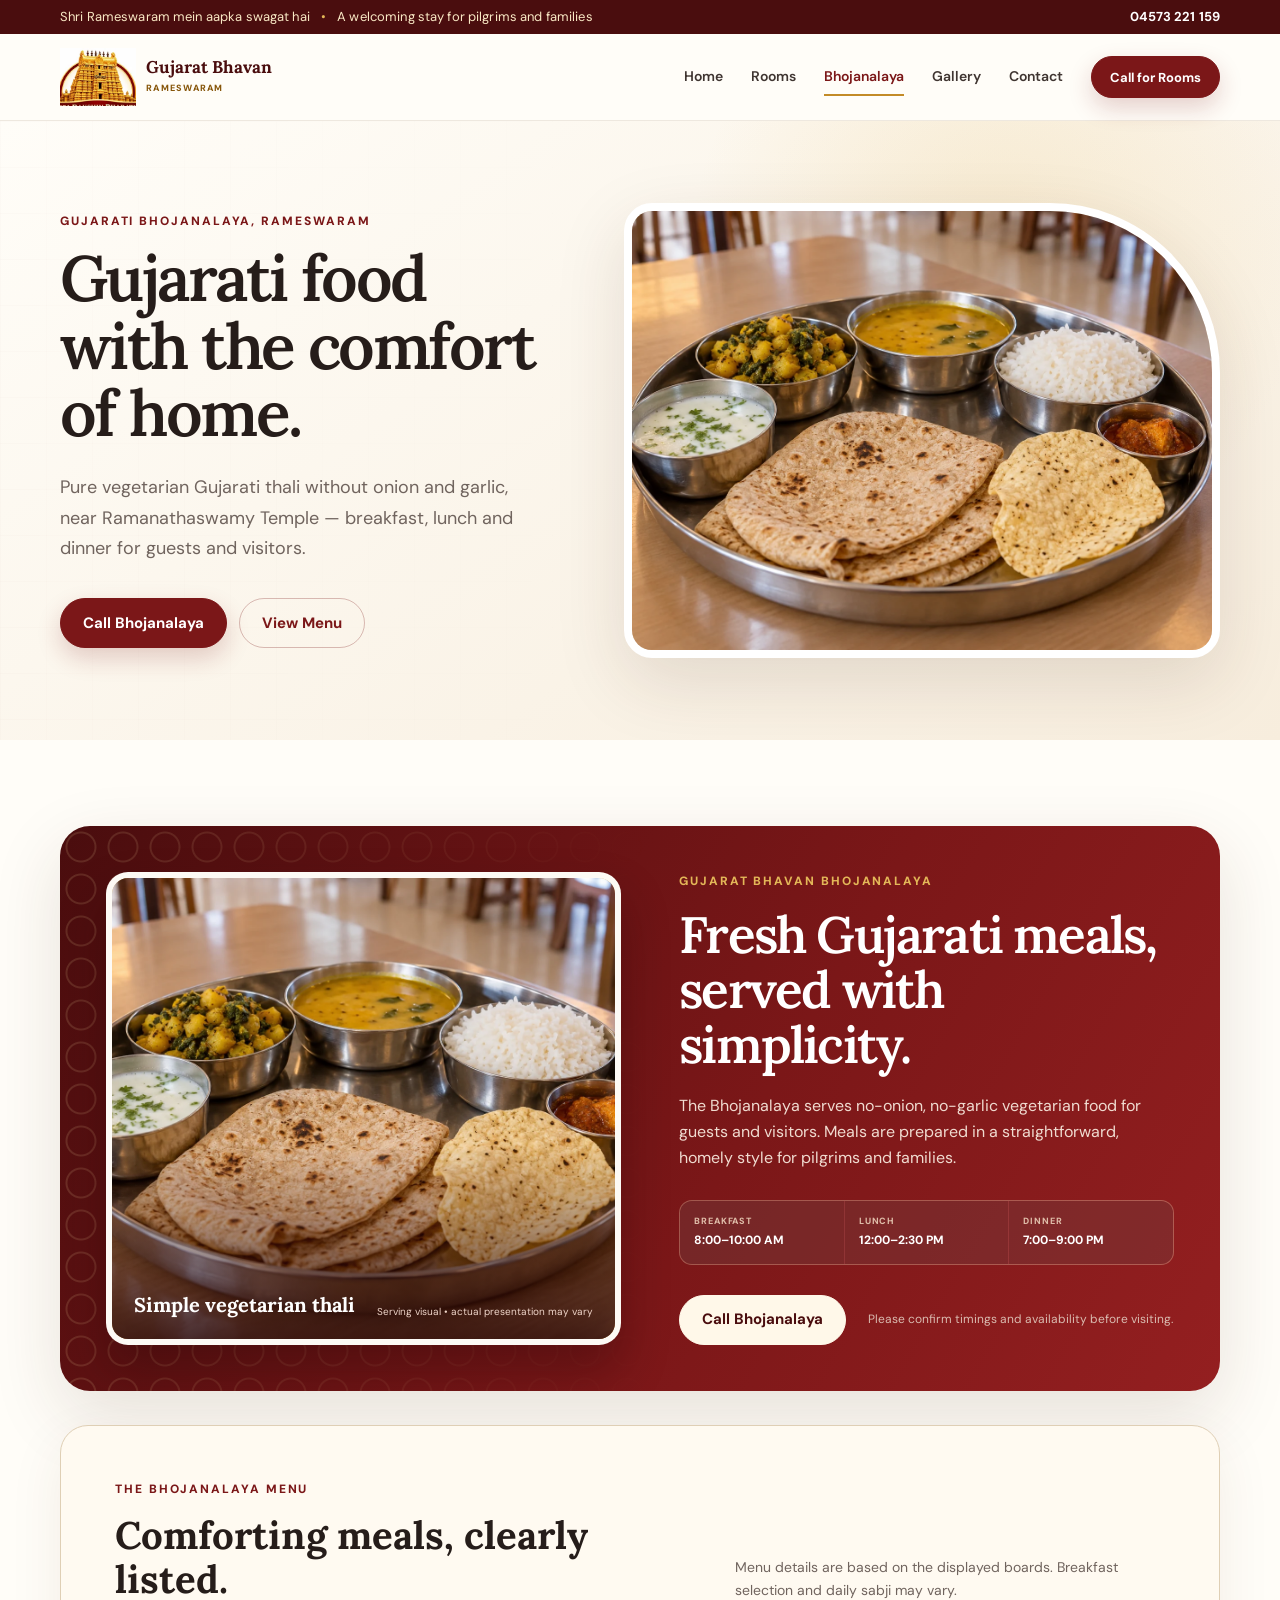
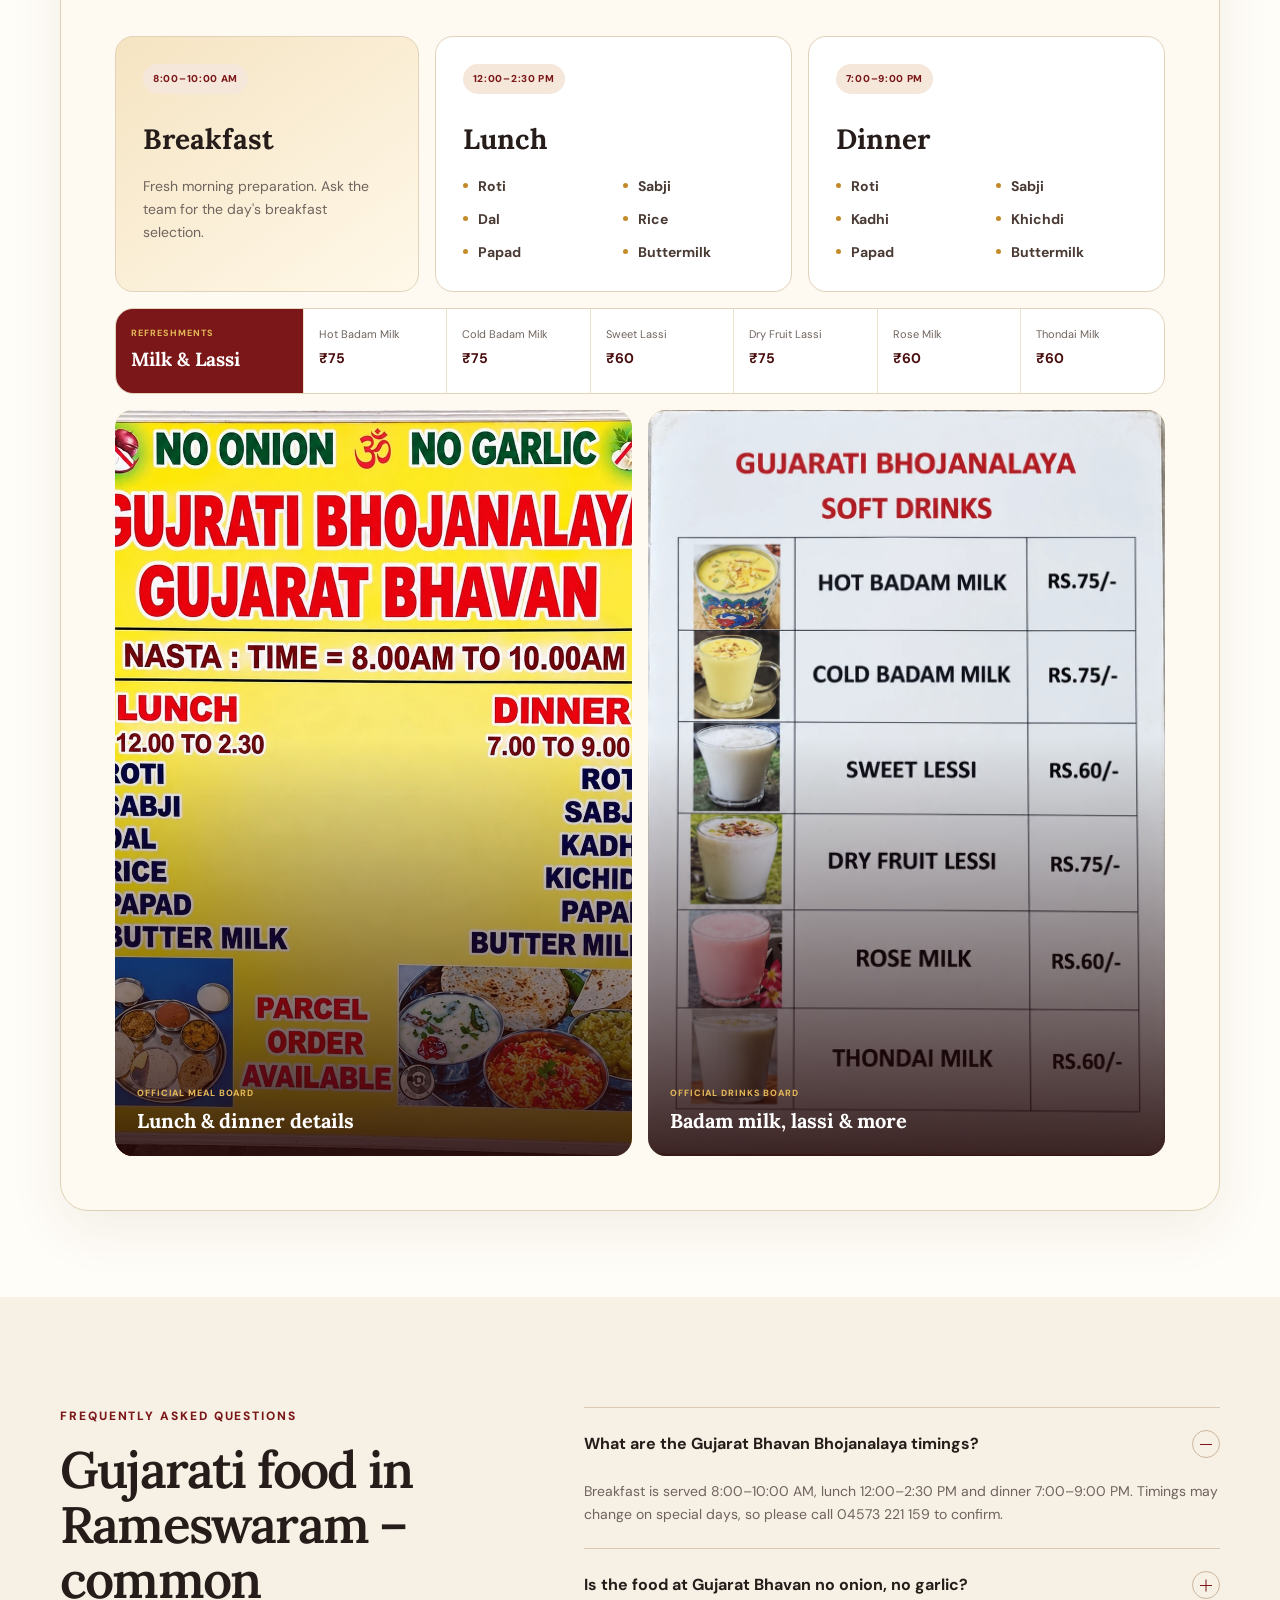
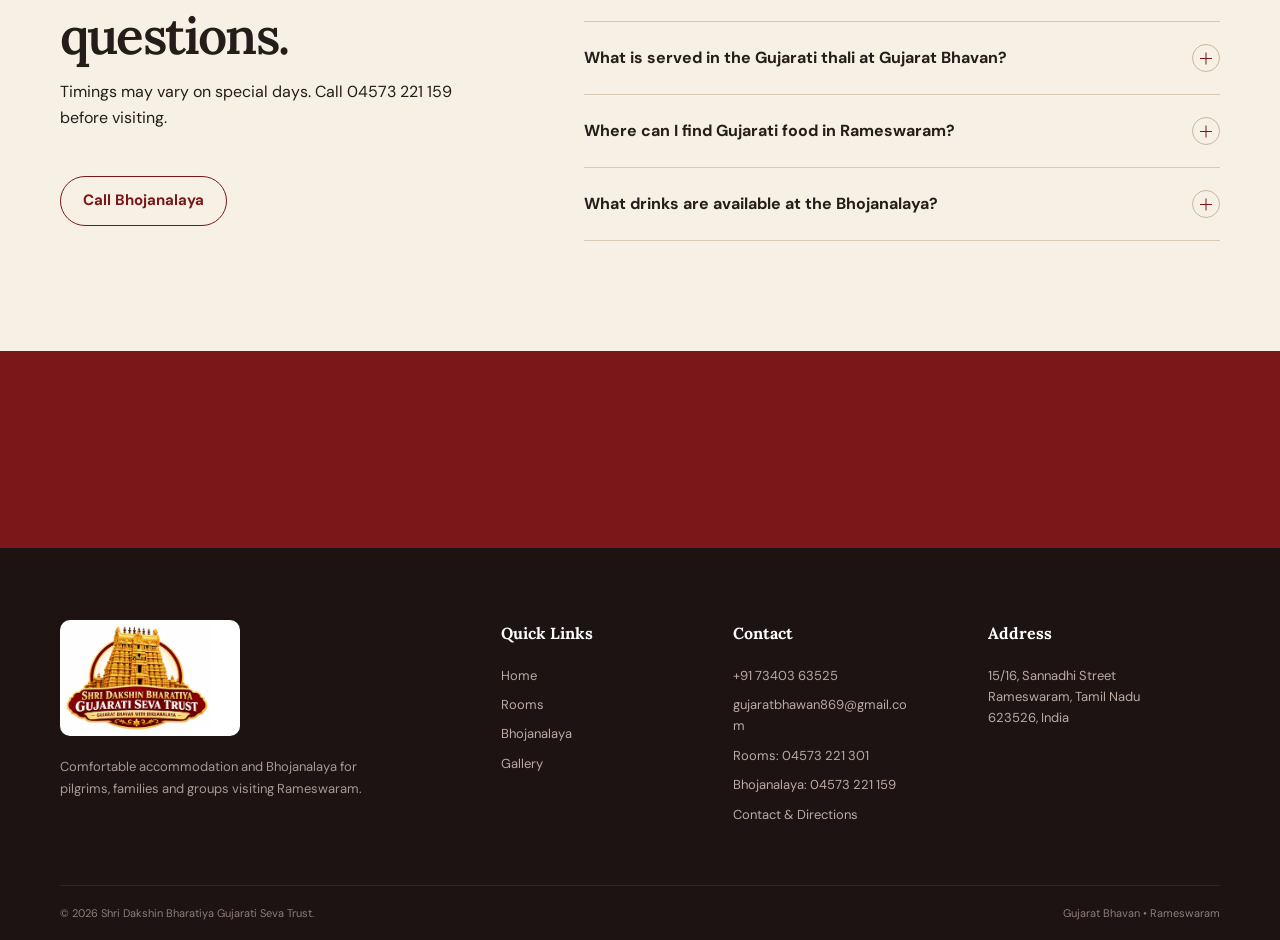
==== bhojanalaya.html @ 87b62350 "Strengthen SEO and AEO across the site - Canonical URLs, absolute Open Graph/Twitter tags and geo me" ====
<!doctype html>
<html lang="en-IN">
<head>
  <meta charset="utf-8">
  <meta name="viewport" content="width=device-width, initial-scale=1">
  <title>Gujarati Thali in Rameswaram | Gujarat Bhavan Bhojanalaya</title>
  <meta name="description" content="Pure veg, no-onion, no-garlic Gujarati thali in Rameswaram at Gujarat Bhavan Bhojanalaya, near the temple. Breakfast 8–10, lunch 12–2:30, dinner 7–9. Menu &amp; timings.">
  <meta name="keywords" content="Gujarati food Rameswaram, Gujarati thali Rameswaram, Gujarati bhojanalaya Rameswaram, no onion no garlic food Rameswaram, pure veg restaurant Rameswaram, Jain friendly food Rameswaram, vegetarian food near Ramanathaswamy temple, Gujarat Bhavan bhojanalaya timings">
  <meta name="robots" content="index, follow, max-image-preview:large, max-snippet:-1, max-video-preview:-1">
  <meta name="author" content="Shri Dakshin Bharatiya Gujarati Seva Trust">
  <meta name="referrer" content="strict-origin-when-cross-origin">
  <meta name="theme-color" content="#7b1718">
  <meta name="geo.region" content="IN-TN">
  <meta name="geo.placename" content="Rameswaram, Tamil Nadu">
  <meta name="geo.position" content="9.28821;79.3197">
  <meta name="ICBM" content="9.28821, 79.3197">
  <link rel="canonical" href="https://www.gujaratbhavandharmshala.in/bhojanalaya.html">
  <link rel="alternate" hreflang="en-IN" href="https://www.gujaratbhavandharmshala.in/bhojanalaya.html">
  <link rel="alternate" hreflang="x-default" href="https://www.gujaratbhavandharmshala.in/bhojanalaya.html">
  <meta property="og:type" content="website">
  <meta property="og:locale" content="en_IN">
  <meta property="og:site_name" content="Gujarat Bhavan Rameswaram">
  <meta property="og:url" content="https://www.gujaratbhavandharmshala.in/bhojanalaya.html">
  <meta property="og:title" content="Gujarat Bhavan Bhojanalaya – Gujarati Vegetarian Food in Rameswaram">
  <meta property="og:description" content="Pure veg, no-onion, no-garlic Gujarati thali in Rameswaram at Gujarat Bhavan Bhojanalaya, near the temple. Breakfast 8–10, lunch 12–2:30, dinner 7–9. Menu &amp; timings.">
  <meta property="og:image" content="https://www.gujaratbhavandharmshala.in/assets/images/brand-social.jpg">
  <meta property="og:image:type" content="image/jpeg">
  <meta property="og:image:width" content="1536">
  <meta property="og:image:height" content="1024">
  <meta property="og:image:alt" content="Gujarat Bhavan Rameswaram by Shri Dakshin Bharatiya Gujarati Seva Trust">
  <meta name="twitter:card" content="summary_large_image">
  <meta name="twitter:title" content="Gujarat Bhavan Bhojanalaya – Gujarati Vegetarian Food in Rameswaram">
  <meta name="twitter:description" content="Pure veg, no-onion, no-garlic Gujarati thali in Rameswaram at Gujarat Bhavan Bhojanalaya, near the temple. Breakfast 8–10, lunch 12–2:30, dinner 7–9. Menu &amp; timings.">
  <meta name="twitter:image" content="https://www.gujaratbhavandharmshala.in/assets/images/brand-social.jpg">
  <meta name="twitter:image:alt" content="Gujarat Bhavan Rameswaram by Shri Dakshin Bharatiya Gujarati Seva Trust">
  <link rel="icon" href="/assets/images/favicon.png" type="image/png" sizes="256x256">
  <link rel="apple-touch-icon" href="/assets/images/favicon.png">
  <link rel="manifest" href="/site.webmanifest">
  <link rel="alternate" type="text/plain" title="LLM summary" href="/llms.txt">
  <link rel="preload" href="assets/images/food/gujarati-thali-generated.webp" as="image" type="image/webp">
  <link rel="preconnect" href="https://fonts.googleapis.com"><link rel="preconnect" href="https://fonts.gstatic.com" crossorigin><link href="https://fonts.googleapis.com/css2?family=DM+Sans:wght@400;500;600;700&family=Lora:wght@500;600;700&display=swap" rel="stylesheet">
  <link rel="stylesheet" href="styles.css"><script>document.documentElement.classList.add('js');</script>
  <script type="application/ld+json">
  {"@context":"https://schema.org","@graph":[{"@type":["NGO","Organization"],"@id":"https://www.gujaratbhavandharmshala.in/#trust","name":"Shri Dakshin Bharatiya Gujarati Seva Trust","alternateName":"Dakshin Bharatiya Gujarati Seva Trust","url":"https://www.gujaratbhavandharmshala.in/","logo":{"@type":"ImageObject","url":"https://www.gujaratbhavandharmshala.in/assets/images/brand-logo.webp","width":177,"height":131},"email":"gujaratbhawan869@gmail.com","telephone":"+91-73403-63525","address":{"@type":"PostalAddress","streetAddress":"15/16, Sannadhi Street","addressLocality":"Rameswaram","addressRegion":"Tamil Nadu","postalCode":"623526","addressCountry":"IN"},"sameAs":["https://maps.app.goo.gl/mpGKnk4Ngvu2DnGs6"]},{"@type":"WebSite","@id":"https://www.gujaratbhavandharmshala.in/#website","url":"https://www.gujaratbhavandharmshala.in/","name":"Gujarat Bhavan Rameswaram","alternateName":["Gujarat Bhavan Dharmshala","Gujarat Bhavan Rameshwaram"],"inLanguage":"en-IN","publisher":{"@id":"https://www.gujaratbhavandharmshala.in/#trust"}},{"@type":["LodgingBusiness","Hostel"],"@id":"https://www.gujaratbhavandharmshala.in/#lodging","name":"Gujarat Bhavan Rameswaram","alternateName":["Gujarat Bhavan Dharmshala Rameswaram","Gujarat Bhavan Dharamshala Rameshwaram","Gujarati Bhavan Rameswaram","Gujarat Bhawan Rameswaram","Gujarati Dharamshala Rameswaram","ગુજરાત ભવન રામેશ્વરમ","गुजरात भवन रामेश्वरम"],"description":"Gujarati dharamshala in Rameswaram with AC and non-AC family, double, multi-bed and group rooms and a pure vegetarian no-onion, no-garlic Gujarati Bhojanalaya, on Sannadhi Street near Sri Ramanathaswamy Temple. Managed by Shri Dakshin Bharatiya Gujarati Seva Trust.","url":"https://www.gujaratbhavandharmshala.in/","telephone":"+91-73403-63525","email":"gujaratbhawan869@gmail.com","logo":"https://www.gujaratbhavandharmshala.in/assets/images/brand-logo.webp","image":["https://www.gujaratbhavandharmshala.in/assets/images/room-family.webp","https://www.gujaratbhavandharmshala.in/assets/images/room-triple.webp","https://www.gujaratbhavandharmshala.in/assets/images/room-double.webp","https://www.gujaratbhavandharmshala.in/assets/images/food/bhavan-exterior.webp","https://www.gujaratbhavandharmshala.in/assets/images/food/official-signboard.webp"],"priceRange":"₹","currenciesAccepted":"INR","address":{"@type":"PostalAddress","streetAddress":"15/16, Sannadhi Street","addressLocality":"Rameswaram","addressRegion":"Tamil Nadu","postalCode":"623526","addressCountry":"IN"},"geo":{"@type":"GeoCoordinates","latitude":9.28821,"longitude":79.3197},"hasMap":"https://maps.app.goo.gl/mpGKnk4Ngvu2DnGs6","areaServed":{"@type":"City","name":"Rameswaram"},"contactPoint":[{"@type":"ContactPoint","telephone":"+91-73403-63525","contactType":"reservations","areaServed":"IN","availableLanguage":["English","Hindi","Gujarati"]},{"@type":"ContactPoint","telephone":"+91-4573-221301","contactType":"customer service","areaServed":"IN"},{"@type":"ContactPoint","telephone":"+91-4573-221159","contactType":"Bhojanalaya enquiries","areaServed":"IN"}],"amenityFeature":[{"@type":"LocationFeatureSpecification","name":"Air-conditioned rooms","value":true},{"@type":"LocationFeatureSpecification","name":"Non-air-conditioned rooms","value":true},{"@type":"LocationFeatureSpecification","name":"Family rooms","value":true},{"@type":"LocationFeatureSpecification","name":"Group / dormitory-style rooms","value":true},{"@type":"LocationFeatureSpecification","name":"Pure vegetarian Bhojanalaya (no onion, no garlic)","value":true},{"@type":"LocationFeatureSpecification","name":"Walking distance to Ramanathaswamy Temple","value":true}],"audience":{"@type":"Audience","audienceType":"Pilgrims, families and yatra groups"},"parentOrganization":{"@id":"https://www.gujaratbhavandharmshala.in/#trust"},"containsPlace":{"@id":"https://www.gujaratbhavandharmshala.in/bhojanalaya.html#bhojanalaya"},"keywords":"Gujarat Bhavan Rameswaram, Gujarati dharamshala Rameswaram, dharmshala near Rameswaram temple, Gujarati bhojanalaya Rameswaram, no onion no garlic food Rameswaram, budget rooms near Ramanathaswamy Temple"},{"@type":"Restaurant","@id":"https://www.gujaratbhavandharmshala.in/bhojanalaya.html#bhojanalaya","name":"Gujarat Bhavan Bhojanalaya","alternateName":["Gujarati Bhojanalaya Rameswaram","Gujarat Bhavan Restaurant Rameswaram"],"description":"Pure vegetarian Gujarati Bhojanalaya in Rameswaram serving no-onion, no-garlic breakfast, Gujarati thali lunch and dinner near Ramanathaswamy Temple.","url":"https://www.gujaratbhavandharmshala.in/bhojanalaya.html","telephone":"+91-4573-221159","image":["https://www.gujaratbhavandharmshala.in/assets/images/food/gujarati-thali-generated.webp","https://www.gujaratbhavandharmshala.in/assets/images/food/bhojanalaya-menu-enhanced.webp"],"servesCuisine":["Gujarati","Indian Vegetarian","No onion no garlic (Satvik)"],"priceRange":"₹","acceptsReservations":false,"address":{"@type":"PostalAddress","streetAddress":"15/16, Sannadhi Street","addressLocality":"Rameswaram","addressRegion":"Tamil Nadu","postalCode":"623526","addressCountry":"IN"},"geo":{"@type":"GeoCoordinates","latitude":9.28821,"longitude":79.3197},"hasMap":"https://maps.app.goo.gl/mpGKnk4Ngvu2DnGs6","openingHoursSpecification":[{"@type":"OpeningHoursSpecification","dayOfWeek":["Monday","Tuesday","Wednesday","Thursday","Friday","Saturday","Sunday"],"opens":"08:00","closes":"10:00","name":"Breakfast"},{"@type":"OpeningHoursSpecification","dayOfWeek":["Monday","Tuesday","Wednesday","Thursday","Friday","Saturday","Sunday"],"opens":"12:00","closes":"14:30","name":"Lunch"},{"@type":"OpeningHoursSpecification","dayOfWeek":["Monday","Tuesday","Wednesday","Thursday","Friday","Saturday","Sunday"],"opens":"19:00","closes":"21:00","name":"Dinner"}],"hasMenu":{"@type":"Menu","name":"Gujarat Bhavan Bhojanalaya Menu","hasMenuSection":[{"@type":"MenuSection","name":"Lunch (12:00–2:30 PM)","hasMenuItem":[{"@type":"MenuItem","name":"Roti","suitableForDiet":"https://schema.org/VegetarianDiet"},{"@type":"MenuItem","name":"Sabji","suitableForDiet":"https://schema.org/VegetarianDiet"},{"@type":"MenuItem","name":"Dal","suitableForDiet":"https://schema.org/VegetarianDiet"},{"@type":"MenuItem","name":"Rice","suitableForDiet":"https://schema.org/VegetarianDiet"},{"@type":"MenuItem","name":"Papad","suitableForDiet":"https://schema.org/VegetarianDiet"},{"@type":"MenuItem","name":"Buttermilk","suitableForDiet":"https://schema.org/VegetarianDiet"}]},{"@type":"MenuSection","name":"Dinner (7:00–9:00 PM)","hasMenuItem":[{"@type":"MenuItem","name":"Roti","suitableForDiet":"https://schema.org/VegetarianDiet"},{"@type":"MenuItem","name":"Sabji","suitableForDiet":"https://schema.org/VegetarianDiet"},{"@type":"MenuItem","name":"Kadhi","suitableForDiet":"https://schema.org/VegetarianDiet"},{"@type":"MenuItem","name":"Khichdi","suitableForDiet":"https://schema.org/VegetarianDiet"},{"@type":"MenuItem","name":"Papad","suitableForDiet":"https://schema.org/VegetarianDiet"},{"@type":"MenuItem","name":"Buttermilk","suitableForDiet":"https://schema.org/VegetarianDiet"}]},{"@type":"MenuSection","name":"Milk & Lassi","hasMenuItem":[{"@type":"MenuItem","name":"Hot Badam Milk","offers":{"@type":"Offer","price":75,"priceCurrency":"INR"}},{"@type":"MenuItem","name":"Cold Badam Milk","offers":{"@type":"Offer","price":75,"priceCurrency":"INR"}},{"@type":"MenuItem","name":"Sweet Lassi","offers":{"@type":"Offer","price":60,"priceCurrency":"INR"}},{"@type":"MenuItem","name":"Dry Fruit Lassi","offers":{"@type":"Offer","price":75,"priceCurrency":"INR"}},{"@type":"MenuItem","name":"Rose Milk","offers":{"@type":"Offer","price":60,"priceCurrency":"INR"}},{"@type":"MenuItem","name":"Thondai Milk","offers":{"@type":"Offer","price":60,"priceCurrency":"INR"}}]}]},"parentOrganization":{"@id":"https://www.gujaratbhavandharmshala.in/#trust"},"containedInPlace":{"@id":"https://www.gujaratbhavandharmshala.in/#lodging"}},{"@type":"WebPage","@id":"https://www.gujaratbhavandharmshala.in/bhojanalaya.html#webpage","url":"https://www.gujaratbhavandharmshala.in/bhojanalaya.html","name":"Gujarati Thali in Rameswaram | Gujarat Bhavan Bhojanalaya","description":"Pure veg, no-onion, no-garlic Gujarati thali in Rameswaram at Gujarat Bhavan Bhojanalaya, near the temple. Breakfast 8–10, lunch 12–2:30, dinner 7–9. Menu & timings.","inLanguage":"en-IN","isPartOf":{"@id":"https://www.gujaratbhavandharmshala.in/#website"},"about":{"@id":"https://www.gujaratbhavandharmshala.in/#lodging"},"primaryImageOfPage":{"@type":"ImageObject","url":"https://www.gujaratbhavandharmshala.in/assets/images/food/gujarati-thali-generated.webp"},"breadcrumb":{"@id":"https://www.gujaratbhavandharmshala.in/bhojanalaya.html#breadcrumb"},"dateModified":"2026-10-23"},{"@type":"BreadcrumbList","@id":"https://www.gujaratbhavandharmshala.in/bhojanalaya.html#breadcrumb","itemListElement":[{"@type":"ListItem","position":1,"name":"Home","item":"https://www.gujaratbhavandharmshala.in/"},{"@type":"ListItem","position":2,"name":"Bhojanalaya","item":"https://www.gujaratbhavandharmshala.in/bhojanalaya.html"}]},{"@type":"FAQPage","@id":"https://www.gujaratbhavandharmshala.in/bhojanalaya.html#faq","mainEntity":[{"@type":"Question","name":"What are the Gujarat Bhavan Bhojanalaya timings?","acceptedAnswer":{"@type":"Answer","text":"Breakfast is served 8:00–10:00 AM, lunch 12:00–2:30 PM and dinner 7:00–9:00 PM. Timings may change on special days, so please call 04573 221 159 to confirm."}},{"@type":"Question","name":"Is the food at Gujarat Bhavan no onion, no garlic?","acceptedAnswer":{"@type":"Answer","text":"Yes. The Bhojanalaya serves pure vegetarian Gujarati food prepared without onion and garlic, suitable for pilgrims who prefer satvik meals."}},{"@type":"Question","name":"What is served in the Gujarati thali at Gujarat Bhavan?","acceptedAnswer":{"@type":"Answer","text":"Lunch includes roti, sabji, dal, rice, papad and buttermilk (chaas). Dinner includes roti, sabji, kadhi, khichdi, papad and buttermilk. The daily sabji may vary."}},{"@type":"Question","name":"Where can I find Gujarati food in Rameswaram?","acceptedAnswer":{"@type":"Answer","text":"Gujarat Bhavan Bhojanalaya at 15/16, Sannadhi Street, near Ramanathaswamy Temple, serves homely Gujarati vegetarian meals to guests and visitors. Phone: 04573 221 159."}},{"@type":"Question","name":"What drinks are available at the Bhojanalaya?","acceptedAnswer":{"@type":"Answer","text":"Hot and cold badam milk (₹75), sweet lassi (₹60), dry fruit lassi (₹75), rose milk (₹60) and thondai milk (₹60), as listed on the displayed board."}}]}]}
  </script>
</head>
<body class="inner-page">
  <a class="skip-link" href="#main-content">Skip to main content</a>
  <div class="topbar"><div class="container topbar__inner"><p>Shri Rameswaram mein aapka swagat hai <span>•</span> A welcoming stay for pilgrims and families</p><a href="tel:+914573221159">04573 221 159</a></div></div>
  <header class="site-header" id="site-header"><div class="container header__inner"><a class="brand" href="/" aria-label="Gujarat Bhavan home"><span class="brand__mark"><img src="assets/images/brand-mark-220.webp" alt="" width="220" height="166"></span><span class="brand__copy"><strong>Gujarat Bhavan</strong><small>Rameswaram</small></span></a><button class="nav-toggle" type="button" aria-expanded="false" aria-controls="primary-navigation" aria-label="Open navigation"><span></span><span></span><span></span></button><nav class="primary-nav" id="primary-navigation" aria-label="Primary navigation"><a href="/">Home</a><a href="rooms.html">Rooms</a><a href="bhojanalaya.html" aria-current="page">Bhojanalaya</a><a href="gallery.html">Gallery</a><a href="contact.html">Contact</a><a class="button button--small" href="tel:+917340363525">Call for Rooms</a></nav></div></header>

  <main id="main-content">
    <section class="page-hero page-hero--food"><div class="container page-hero__grid"><div class="page-hero__content reveal"><h1><span class="eyebrow h1-kicker">Gujarati Bhojanalaya, Rameswaram</span>Gujarati food with the comfort of home.</h1><p>Pure vegetarian Gujarati thali without onion and garlic, near Ramanathaswamy Temple — breakfast, lunch and dinner for guests and visitors.</p><div class="hero__actions"><a class="button" href="tel:+914573221159">Call Bhojanalaya</a><a class="button button--ghost" href="#menu">View Menu</a></div></div><figure class="page-hero__media reveal reveal--delay"><img src="assets/images/food/gujarati-thali-generated.webp" alt="Gujarati vegetarian thali" width="1536" height="1024" fetchpriority="high"></figure></div></section>

    <section class="bhojanalaya section" id="menu"><div class="container">
      <div class="bhojanalaya__card reveal"><div class="bhojanalaya__pattern" aria-hidden="true"></div><figure class="bhojanalaya__hero-photo"><img src="assets/images/food/gujarati-thali-generated.webp" alt="Gujarati vegetarian thali with roti, sabji, dal, rice, papad and buttermilk" width="1536" height="1024" loading="lazy"><figcaption><strong>Simple vegetarian thali</strong><span>Serving visual • actual presentation may vary</span></figcaption></figure><div class="bhojanalaya__content"><p class="eyebrow">Gujarat Bhavan Bhojanalaya</p><h2>Fresh Gujarati meals, served with simplicity.</h2><p>The Bhojanalaya serves no-onion, no-garlic vegetarian food for guests and visitors. Meals are prepared in a straightforward, homely style for pilgrims and families.</p><div class="meal-schedule"><div><small>Breakfast</small><strong>8:00–10:00 AM</strong></div><div><small>Lunch</small><strong>12:00–2:30 PM</strong></div><div><small>Dinner</small><strong>7:00–9:00 PM</strong></div></div><div class="bhojanalaya__actions"><a class="button button--cream" href="tel:+914573221159">Call Bhojanalaya</a><span>Please confirm timings and availability before visiting.</span></div></div></div>

      <div class="food-menu reveal"><div class="food-menu__heading"><div><p class="eyebrow">The Bhojanalaya Menu</p><h3>Comforting meals, clearly listed.</h3></div><p>Menu details are based on the displayed boards. Breakfast selection and daily sabji may vary.</p></div><div class="food-menu__grid"><article class="food-menu__card food-menu__card--breakfast"><span class="food-menu__time">8:00–10:00 AM</span><h4>Breakfast</h4><p>Fresh morning preparation. Ask the team for the day's breakfast selection.</p></article><article class="food-menu__card"><span class="food-menu__time">12:00–2:30 PM</span><h4>Lunch</h4><ul><li>Roti</li><li>Sabji</li><li>Dal</li><li>Rice</li><li>Papad</li><li>Buttermilk</li></ul></article><article class="food-menu__card"><span class="food-menu__time">7:00–9:00 PM</span><h4>Dinner</h4><ul><li>Roti</li><li>Sabji</li><li>Kadhi</li><li>Khichdi</li><li>Papad</li><li>Buttermilk</li></ul></article></div>
        <div class="drinks-menu"><div class="drinks-menu__intro"><span>Refreshments</span><strong>Milk & Lassi</strong></div><div><span>Hot Badam Milk</span><strong>₹75</strong></div><div><span>Cold Badam Milk</span><strong>₹75</strong></div><div><span>Sweet Lassi</span><strong>₹60</strong></div><div><span>Dry Fruit Lassi</span><strong>₹75</strong></div><div><span>Rose Milk</span><strong>₹60</strong></div><div><span>Thondai Milk</span><strong>₹60</strong></div></div>
        <div class="menu-boards"><button class="menu-board reveal" type="button" data-lightbox="assets/images/food/bhojanalaya-menu-enhanced.webp" aria-label="Open Bhojanalaya meal board"><img src="assets/images/food/bhojanalaya-menu-enhanced.webp" alt="Official Bhojanalaya meal board listing timings and meal items" width="1132" height="1389" loading="lazy"><span><small>Official meal board</small><strong>Lunch & dinner details</strong></span></button><button class="menu-board reveal reveal--delay" type="button" data-lightbox="assets/images/food/bhojanalaya-drinks-enhanced.webp" aria-label="Open Bhojanalaya drinks board"><img src="assets/images/food/bhojanalaya-drinks-enhanced.webp" alt="Official Bhojanalaya drinks menu with prices" width="1044" height="1506" loading="lazy"><span><small>Official drinks board</small><strong>Badam milk, lassi & more</strong></span></button></div>
      </div>
    </div></section>

    <section class="faq section section--warm" id="faq">
      <div class="container faq__grid">
        <div class="section-heading reveal">
          <p class="eyebrow">Frequently Asked Questions</p>
          <h2>Gujarati food in Rameswaram – common questions.</h2>
          <p>Timings may vary on special days. Call 04573 221 159 before visiting.</p>
          <a class="button button--outline" href="tel:+914573221159">Call Bhojanalaya</a>
        </div>
        <div class="accordion reveal reveal--delay">
            <article class="accordion__item is-open"><button type="button" aria-expanded="true" aria-controls="food-faq-1"><span>What are the Gujarat Bhavan Bhojanalaya timings?</span><span class="accordion__plus" aria-hidden="true"></span></button><div class="accordion__panel" id="food-faq-1" aria-hidden="false"><p>Breakfast is served 8:00–10:00 AM, lunch 12:00–2:30 PM and dinner 7:00–9:00 PM. Timings may change on special days, so please call 04573 221 159 to confirm.</p></div></article>
            <article class="accordion__item"><button type="button" aria-expanded="false" aria-controls="food-faq-2"><span>Is the food at Gujarat Bhavan no onion, no garlic?</span><span class="accordion__plus" aria-hidden="true"></span></button><div class="accordion__panel" id="food-faq-2" aria-hidden="true"><p>Yes. The Bhojanalaya serves pure vegetarian Gujarati food prepared without onion and garlic, suitable for pilgrims who prefer satvik meals.</p></div></article>
            <article class="accordion__item"><button type="button" aria-expanded="false" aria-controls="food-faq-3"><span>What is served in the Gujarati thali at Gujarat Bhavan?</span><span class="accordion__plus" aria-hidden="true"></span></button><div class="accordion__panel" id="food-faq-3" aria-hidden="true"><p>Lunch includes roti, sabji, dal, rice, papad and buttermilk (chaas). Dinner includes roti, sabji, kadhi, khichdi, papad and buttermilk. The daily sabji may vary.</p></div></article>
            <article class="accordion__item"><button type="button" aria-expanded="false" aria-controls="food-faq-4"><span>Where can I find Gujarati food in Rameswaram?</span><span class="accordion__plus" aria-hidden="true"></span></button><div class="accordion__panel" id="food-faq-4" aria-hidden="true"><p>Gujarat Bhavan Bhojanalaya at 15/16, Sannadhi Street, near Ramanathaswamy Temple, serves homely Gujarati vegetarian meals to guests and visitors. Phone: 04573 221 159.</p></div></article>
            <article class="accordion__item"><button type="button" aria-expanded="false" aria-controls="food-faq-5"><span>What drinks are available at the Bhojanalaya?</span><span class="accordion__plus" aria-hidden="true"></span></button><div class="accordion__panel" id="food-faq-5" aria-hidden="true"><p>Hot and cold badam milk (₹75), sweet lassi (₹60), dry fruit lassi (₹75), rose milk (₹60) and thondai milk (₹60), as listed on the displayed board.</p></div></article>
        </div>
      </div>
    </section>

    <section class="closing-cta"><div class="container closing-cta__inner reveal"><div><p>Meal service may vary on special days.</p><h2>Call before your visit.</h2></div><div class="closing-cta__actions"><a class="button button--cream" href="tel:+914573221159">Call 04573 221 159</a><a class="button button--whatsapp" href="contact.html">View Contact Details</a></div></div></section>
  </main>

  <footer class="site-footer"><div class="container footer__grid"><div class="footer__brand"><img src="assets/images/brand-logo.webp" alt="Gujarat Bhavan logo" width="177" height="131" loading="lazy"><p>Comfortable accommodation and Bhojanalaya for pilgrims, families and groups visiting Rameswaram.</p></div><div><h2>Quick Links</h2><a href="/">Home</a><a href="rooms.html">Rooms</a><a href="bhojanalaya.html">Bhojanalaya</a><a href="gallery.html">Gallery</a></div><div><h2>Contact</h2><a href="tel:+917340363525">+91 73403 63525</a><a href="mailto:gujaratbhawan869@gmail.com">gujaratbhawan869@gmail.com</a><a href="tel:+914573221301">Rooms: 04573 221 301</a><a href="tel:+914573221159">Bhojanalaya: 04573 221 159</a><a href="contact.html">Contact & Directions</a></div><div><h2>Address</h2><address>15/16, Sannadhi Street<br>Rameswaram, Tamil Nadu<br>623526, India</address></div></div><div class="container footer__bottom"><p>© <span id="year">2026</span> Shri Dakshin Bharatiya Gujarati Seva Trust.</p><p>Gujarat Bhavan • Rameswaram</p></div></footer>
  <div class="mobile-actions" aria-label="Quick contact actions"><a href="tel:+917340363525">Call</a><a href="https://wa.me/917340363525" target="_blank" rel="noopener">WhatsApp</a></div>
  <dialog class="lightbox" id="lightbox"><button type="button" class="lightbox__close" aria-label="Close image viewer">×</button><img alt=""></dialog>
  <script src="script.js"></script>
</body>
</html>
---- styles.css ----
:root {
  --maroon: #7b1718;
  --maroon-dark: #4a0d0e;
  --maroon-soft: #9c2929;
  --gold: #c38b28;
  --gold-ink: #87560a;
  --gold-light: #e3b758;
  --cream: #fff8e9;
  --warm: #f6f0e5;
  --paper: #fffdf8;
  --ink: #261d1a;
  --muted: #70645e;
  --line: #e6dbca;
  --white: #fff;
  --green: #257447;
  --serif: "Lora", Georgia, serif;
  --sans: "DM Sans", system-ui, -apple-system, BlinkMacSystemFont, "Segoe UI", sans-serif;
  --shadow: 0 24px 70px rgba(67, 35, 22, .13);
  --shadow-soft: 0 14px 40px rgba(67, 35, 22, .08);
  --radius: 22px;
  --container: min(1160px, calc(100% - 40px));
}

*, *::before, *::after { box-sizing: border-box; }
html { scroll-behavior: smooth; scroll-padding-top: 116px; }
body { margin: 0; color: var(--ink); background: var(--paper); font-family: var(--sans); font-size: 16px; line-height: 1.65; -webkit-font-smoothing: antialiased; overflow-x: hidden; }
body.nav-open { overflow: hidden; }
img { display: block; max-width: 100%; height: auto; }
a { color: inherit; text-decoration: none; }
button, input { font: inherit; }
button { color: inherit; }
svg { fill: none; stroke: currentColor; stroke-width: 1.8; stroke-linecap: round; stroke-linejoin: round; }
:where(a, button):focus-visible { outline: 3px solid var(--gold-light); outline-offset: 4px; }
.container { width: var(--container); margin-inline: auto; }
.skip-link { position: fixed; top: 10px; left: 10px; z-index: 9999; padding: 10px 14px; background: var(--ink); color: white; border-radius: 8px; transform: translateY(-150%); }
.skip-link:focus { transform: translateY(0); }

.topbar { position: relative; z-index: 30; background: var(--maroon-dark); color: #f9e8c4; font-size: 13px; letter-spacing: .01em; }
.topbar__inner { min-height: 34px; display: flex; align-items: center; justify-content: space-between; gap: 24px; }
.topbar p { margin: 0; }
.topbar p span { margin: 0 8px; color: var(--gold-light); }
.topbar a { font-weight: 700; color: white; }

.site-header { position: sticky; top: 0; z-index: 20; border-bottom: 1px solid rgba(126, 92, 54, .13); background: rgba(255, 253, 248, .94); backdrop-filter: blur(16px); transition: box-shadow .25s ease, background .25s ease; }
.site-header.is-scrolled { box-shadow: 0 10px 32px rgba(55, 29, 18, .09); background: rgba(255, 253, 248, .98); }
.header__inner { min-height: 86px; display: flex; align-items: center; justify-content: space-between; gap: 32px; }
.brand { display: inline-flex; align-items: center; gap: 10px; flex: 0 0 auto; }
.brand__mark { width: 76px; height: 62px; display: grid; place-items: center; overflow: hidden; }
.brand__mark img { width: 100%; height: 100%; object-fit: contain; }
.brand__copy strong, .brand__copy small { display: block; }
.brand__copy strong { color: var(--maroon-dark); font-family: var(--serif); font-size: 17px; line-height: 1.15; }
.brand__copy small { margin-top: 3px; color: var(--gold-ink); font-size: 9px; font-weight: 800; letter-spacing: .14em; text-transform: uppercase; }
.primary-nav { display: flex; align-items: center; gap: 28px; }
.primary-nav > a:not(.button) { position: relative; color: #3f3531; font-size: 14px; font-weight: 600; }
.primary-nav > a:not(.button)::after { content: ""; position: absolute; left: 0; right: 100%; bottom: -7px; height: 2px; background: var(--gold); transition: right .25s ease; }
.primary-nav > a:not(.button):hover::after, .primary-nav > a:not(.button):focus-visible::after, .primary-nav > a[aria-current="location"]::after, .primary-nav > a[aria-current="page"]::after { right: 0; }
.primary-nav > a[aria-current="page"] { color: var(--maroon); }
.nav-toggle { display: none; width: 44px; height: 44px; border: 0; background: transparent; cursor: pointer; padding: 10px; }
.nav-toggle span { display: block; width: 24px; height: 2px; margin: 5px auto; background: var(--maroon); transition: transform .25s ease, opacity .25s ease; }

.button { min-height: 50px; display: inline-flex; align-items: center; justify-content: center; gap: 10px; padding: 13px 22px; border: 1px solid var(--maroon); border-radius: 999px; background: var(--maroon); color: white; font-size: 15px; font-weight: 700; line-height: 1; box-shadow: 0 10px 24px rgba(123, 23, 24, .2); transition: transform .2s ease, box-shadow .2s ease, background .2s ease; }
.button:hover { transform: translateY(-2px); background: var(--maroon-soft); box-shadow: 0 14px 30px rgba(123, 23, 24, .25); }
.button svg { width: 19px; height: 19px; }
.button--small { min-height: 42px; padding: 11px 18px; font-size: 13px; }
.button--ghost { color: var(--maroon); background: transparent; border-color: rgba(123, 23, 24, .28); box-shadow: none; }
.button--ghost:hover { color: white; background: var(--maroon); }
.button--ghost svg { width: 16px; }
.button--outline { color: var(--maroon); background: transparent; box-shadow: none; }
.button--outline:hover { color: white; }
.button--cream { color: var(--maroon-dark); background: var(--cream); border-color: var(--cream); box-shadow: none; }
.button--cream:hover { color: var(--maroon-dark); background: white; }
.button--whatsapp { background: var(--green); border-color: var(--green); box-shadow: none; }
.button--whatsapp:hover { background: #1d613a; }

.hero { min-height: calc(100svh - 120px); position: relative; display: grid; align-items: center; padding: 76px 0 60px; overflow: hidden; background: radial-gradient(circle at 78% 18%, rgba(227, 183, 88, .22), transparent 25%), linear-gradient(145deg, #fffdf8 0%, #f9f2e5 100%); }
.hero::before { content: ""; position: absolute; inset: 0; opacity: .32; pointer-events: none; background-image: linear-gradient(rgba(123, 23, 24, .04) 1px, transparent 1px), linear-gradient(90deg, rgba(123, 23, 24, .04) 1px, transparent 1px); background-size: 46px 46px; mask-image: linear-gradient(to right, black, transparent 60%); }
.hero__glow { position: absolute; width: 500px; height: 500px; right: -180px; bottom: -260px; border-radius: 50%; border: 70px solid rgba(123, 23, 24, .05); }
.hero__grid { position: relative; display: grid; grid-template-columns: minmax(0, .93fr) minmax(460px, 1.07fr); align-items: center; gap: 70px; }
.eyebrow { margin: 0 0 15px; color: var(--maroon); font-size: 12px; font-weight: 800; letter-spacing: .16em; text-transform: uppercase; }
.hero h1, .section-heading h2, .bhojanalaya h2, .contact h2, .closing-cta h2 { margin: 0; font-family: var(--serif); font-weight: 600; letter-spacing: -.035em; line-height: 1.08; }
.hero h1 { max-width: 680px; font-size: clamp(42px, 5.2vw, 72px); }
.hero__lead { max-width: 620px; margin: 25px 0 0; color: var(--muted); font-size: 18px; line-height: 1.72; }
.hero__actions { display: flex; flex-wrap: wrap; gap: 12px; margin-top: 34px; }
.hero__facts { display: flex; gap: 0; margin-top: 42px; }
.hero__facts div { min-width: 135px; padding: 0 22px; border-left: 1px solid var(--line); }
.hero__facts div:first-child { padding-left: 0; border-left: 0; }
.hero__facts strong, .hero__facts span { display: block; }
.hero__facts strong { color: var(--maroon); font-size: 15px; }
.hero__facts span { color: var(--muted); font-size: 12px; }

.hero__visual { position: relative; min-height: 548px; }
.hero__visual::before { content: ""; position: absolute; width: 390px; height: 390px; left: 70px; top: 55px; border: 1px solid rgba(195, 139, 40, .5); border-radius: 50%; }
.hero__visual::after { content: ""; position: absolute; width: 410px; height: 410px; left: 43px; top: 28px; border: 1px solid rgba(123, 23, 24, .15); border-radius: 50%; }
.hero__photo { position: absolute; z-index: 1; margin: 0; overflow: hidden; border-radius: 160px 160px 24px 24px; box-shadow: var(--shadow); background: #ddd; }
.hero__photo img { width: 100%; height: 100%; object-fit: cover; }
.hero__photo--main { inset: 0 60px 36px 90px; border: 8px solid white; }
.hero__photo--accent { right: 0; bottom: 0; width: 240px; height: 180px; border: 7px solid var(--paper); border-radius: 20px; }
.hero__badge { position: absolute; z-index: 3; left: 30px; bottom: 86px; min-width: 185px; display: flex; align-items: center; gap: 11px; padding: 14px 18px; border: 1px solid rgba(195, 139, 40, .25); border-radius: 14px; background: rgba(255, 253, 248, .94); box-shadow: var(--shadow-soft); backdrop-filter: blur(12px); }
.hero__badge svg { width: 28px; height: 28px; color: var(--maroon); }
.hero__badge strong, .hero__badge span { display: block; }
.hero__badge strong { font-family: var(--serif); font-size: 16px; }
.hero__badge span { color: var(--muted); font-size: 12px; line-height: 1.25; }
.hero__scroll { position: absolute; left: max(20px, calc((100vw - 1160px) / 2)); bottom: 25px; display: flex; align-items: center; gap: 10px; color: #8f7f76; font-size: 11px; font-weight: 700; letter-spacing: .12em; text-transform: uppercase; }
.hero__scroll span { width: 42px; height: 1px; background: var(--gold); }

.page-hero { position: relative; overflow: hidden; padding: 82px 0; background: radial-gradient(circle at 78% 22%, rgba(227, 183, 88, .2), transparent 28%), linear-gradient(145deg, #fffdf8, #f7eddd); }
.page-hero::before { content: ""; position: absolute; inset: 0; opacity: .3; pointer-events: none; background-image: linear-gradient(rgba(123, 23, 24, .04) 1px, transparent 1px), linear-gradient(90deg, rgba(123, 23, 24, .04) 1px, transparent 1px); background-size: 46px 46px; mask-image: linear-gradient(to right, black, transparent 64%); }
.page-hero__grid { position: relative; display: grid; grid-template-columns: minmax(0, .9fr) minmax(420px, 1.1fr); align-items: center; gap: 76px; }
.page-hero__content h1 { max-width: 650px; margin: 0; font-family: var(--serif); font-size: clamp(42px, 5vw, 68px); font-weight: 600; letter-spacing: -.04em; line-height: 1.06; }
.page-hero__content > p:not(.eyebrow) { max-width: 610px; margin: 24px 0 0; color: var(--muted); font-size: 18px; line-height: 1.7; }
.page-hero__media { height: 455px; overflow: hidden; margin: 0; border: 8px solid white; border-radius: 170px 28px 28px 28px; background: #e6d8c4; box-shadow: var(--shadow); }
.page-hero__media img { width: 100%; height: 100%; object-fit: cover; }
.page-hero--food .page-hero__media { border-radius: 28px 170px 28px 28px; }
.page-hero--gallery .page-hero__media { height: 420px; border-radius: 28px 28px 170px 28px; }
.page-hero--contact .page-hero__media { height: 455px; border-radius: 28px 170px 28px 28px; }
.page-hero--contact .page-hero__media img { object-position: center 42%; }

.section { padding: 110px 0; }
.section--compact { padding: 58px 0; }
.section--warm { background: var(--warm); }
.section--dark { color: white; background: #201514; }
.section-heading h2 { max-width: 740px; font-size: clamp(34px, 4vw, 54px); }
.section-heading > p:last-child { max-width: 660px; margin: 20px 0 0; color: var(--muted); font-size: 17px; }
.section-heading--center { max-width: 780px; margin: 0 auto 52px; text-align: center; }
.section-heading--center h2, .section-heading--center > p:last-child { margin-inline: auto; }
.section-heading--light .eyebrow { color: var(--gold-light); }
.section-heading--light h2 { color: white; }
.section-heading--light > p:last-child { color: #c9bbb4; }
.text-link { display: inline-flex; gap: 8px; align-items: center; margin-top: 18px; color: var(--maroon); font-weight: 700; }
.text-link span { transition: transform .2s ease; }
.text-link:hover span { transform: translateX(4px); }

.intro__grid { display: grid; grid-template-columns: .9fr 1.1fr; align-items: start; gap: 110px; }
.intro__copy { padding-top: 14px; }
.intro__copy p { color: var(--muted); }
.intro__copy .intro__lead { margin-top: 0; color: var(--ink); font-family: var(--serif); font-size: 23px; line-height: 1.6; }

.room-grid { display: grid; grid-template-columns: repeat(2, minmax(0, 1fr)); gap: 24px; }
.room-card { overflow: hidden; border: 1px solid rgba(119, 90, 60, .15); border-radius: var(--radius); background: var(--paper); box-shadow: 0 6px 20px rgba(67, 35, 22, .04); transition: transform .25s ease, box-shadow .25s ease; }
.room-card:hover { transform: translateY(-5px); box-shadow: var(--shadow-soft); }
.room-card__image { position: relative; height: 300px; overflow: hidden; }
.room-card__image::after { content: ""; position: absolute; inset: auto 0 0; height: 35%; background: linear-gradient(to top, rgba(38, 29, 26, .26), transparent); }
.room-card__image img { width: 100%; height: 100%; object-fit: cover; transition: transform .5s ease; }
.room-card:hover .room-card__image img { transform: scale(1.035); }
.room-card__tag { position: absolute; z-index: 1; top: 18px; left: 18px; padding: 7px 12px; border-radius: 999px; background: rgba(255, 253, 248, .94); color: var(--maroon); font-size: 11px; font-weight: 800; text-transform: uppercase; letter-spacing: .08em; }
.room-card__body { display: grid; grid-template-columns: .8fr 1.2fr auto; align-items: center; gap: 26px; padding: 26px 28px 28px; }
.room-card__type { margin: 0 0 4px; color: var(--gold-ink); font-size: 10px; font-weight: 800; letter-spacing: .1em; text-transform: uppercase; }
.room-card h3 { margin: 0; font-family: var(--serif); font-size: 24px; line-height: 1.2; }
.room-card__body > p { margin: 0; color: var(--muted); font-size: 14px; }
.room-card__body > a { white-space: nowrap; color: var(--maroon); font-size: 13px; font-weight: 800; }
.room-card__body > a span { margin-left: 5px; }
.rooms__note { display: flex; align-items: center; gap: 14px; margin-top: 28px; padding: 18px 22px; border: 1px solid #ddcaaa; border-radius: 15px; background: #fffaf0; }
.rooms__note svg { width: 23px; height: 23px; flex: 0 0 auto; color: var(--gold-ink); }
.rooms__note p { flex: 1; margin: 0; color: var(--muted); font-size: 13px; }
.rooms__note a { color: var(--maroon); font-size: 13px; font-weight: 800; }

.bhojanalaya { padding-block: 86px; }
.bhojanalaya__card { position: relative; min-height: 540px; display: grid; grid-template-columns: 1.02fr .98fr; align-items: center; gap: 58px; overflow: hidden; padding: 46px; border-radius: 30px; color: white; background: linear-gradient(120deg, var(--maroon-dark), var(--maroon) 58%, #941f20); box-shadow: var(--shadow); }
.bhojanalaya__pattern { position: absolute; inset: 0; opacity: .14; background: radial-gradient(circle at center, transparent 0 13px, #f6dca1 14px 15px, transparent 16px) 0 0/42px 42px; mask-image: linear-gradient(to right, black, transparent 52%); }
.bhojanalaya__hero-photo { position: relative; z-index: 1; align-self: stretch; min-height: 430px; overflow: hidden; margin: 0; border: 6px solid rgba(255, 255, 255, .92); border-radius: 22px; background: #e9c17d; box-shadow: 0 26px 48px rgba(34, 5, 6, .32); }
.bhojanalaya__hero-photo img { width: 100%; height: 100%; object-fit: cover; }
.bhojanalaya__hero-photo::after { content: ""; position: absolute; inset: auto 0 0; height: 42%; background: linear-gradient(to top, rgba(42, 8, 7, .82), transparent); }
.bhojanalaya__hero-photo figcaption { position: absolute; z-index: 1; right: 22px; bottom: 18px; left: 22px; display: flex; align-items: end; justify-content: space-between; gap: 20px; color: white; }
.bhojanalaya__hero-photo figcaption strong, .bhojanalaya__hero-photo figcaption span { display: block; }
.bhojanalaya__hero-photo figcaption strong { font-family: var(--serif); font-size: 20px; }
.bhojanalaya__hero-photo figcaption span { color: #f0d6ca; font-size: 10px; }
.bhojanalaya__content { position: relative; z-index: 1; }
.bhojanalaya__content .eyebrow { color: var(--gold-light); }
.bhojanalaya h2 { max-width: 700px; font-size: clamp(34px, 4vw, 54px); }
.bhojanalaya__content > p:not(.eyebrow) { max-width: 690px; margin: 20px 0 0; color: #f0dbd0; font-size: 16px; }
.meal-schedule { display: grid; grid-template-columns: repeat(3, 1fr); gap: 1px; overflow: hidden; margin-top: 28px; border: 1px solid rgba(255, 232, 182, .2); border-radius: 13px; background: rgba(255, 255, 255, .12); }
.meal-schedule div { padding: 13px 14px; background: rgba(64, 6, 7, .28); }
.meal-schedule small, .meal-schedule strong { display: block; }
.meal-schedule small { color: #dfbda9; font-size: 9px; font-weight: 800; letter-spacing: .1em; text-transform: uppercase; }
.meal-schedule strong { margin-top: 2px; color: white; font-size: 12px; }
.bhojanalaya__actions { display: flex; align-items: center; gap: 22px; margin-top: 30px; }
.bhojanalaya__actions span { color: #dabbb0; font-size: 12px; }
.food-menu { margin-top: 34px; padding: 54px; border: 1px solid #dfcfb5; border-radius: 28px; background: #fffaf1; box-shadow: 0 18px 54px rgba(84, 46, 31, .08); }
.food-menu__heading { display: flex; align-items: end; justify-content: space-between; gap: 48px; }
.food-menu__heading h3 { margin: 4px 0 0; font-family: var(--serif); font-size: clamp(30px, 3vw, 44px); line-height: 1.14; }
.food-menu__heading > p { max-width: 430px; margin: 0; color: var(--muted); font-size: 14px; }
.food-menu__grid { display: grid; grid-template-columns: .85fr 1fr 1fr; gap: 16px; margin-top: 34px; }
.food-menu__card { min-height: 250px; padding: 27px; border: 1px solid #e1d2ba; border-radius: 18px; background: white; }
.food-menu__card--breakfast { background: linear-gradient(145deg, #f5e4c2, #fff8e9); }
.food-menu__time { display: inline-flex; padding: 7px 10px; border-radius: 999px; color: var(--maroon); background: #f5e7da; font-size: 10px; font-weight: 800; letter-spacing: .07em; }
.food-menu__card h4 { margin: 22px 0 12px; font-family: var(--serif); font-size: 28px; }
.food-menu__card p { margin: 0; color: var(--muted); font-size: 14px; }
.food-menu__card ul { display: grid; grid-template-columns: 1fr 1fr; gap: 10px 20px; margin: 0; padding: 0; list-style: none; }
.food-menu__card li { position: relative; padding-left: 15px; color: #493a34; font-size: 14px; font-weight: 700; }
.food-menu__card li::before { content: ""; position: absolute; top: .6em; left: 0; width: 5px; height: 5px; border-radius: 50%; background: var(--gold); }
.drinks-menu { display: grid; grid-template-columns: 1.3fr repeat(6, 1fr); overflow: hidden; margin-top: 16px; border: 1px solid #e1d2ba; border-radius: 18px; background: white; }
.drinks-menu > div { min-width: 0; padding: 18px 15px; border-left: 1px solid #eee1ce; }
.drinks-menu > div:first-child { border-left: 0; background: var(--maroon); }
.drinks-menu span, .drinks-menu strong { display: block; }
.drinks-menu span { color: var(--muted); font-size: 11px; line-height: 1.35; }
.drinks-menu strong { margin-top: 5px; color: var(--maroon-dark); font-size: 14px; }
.drinks-menu__intro span { color: var(--gold-light); font-size: 9px; font-weight: 800; letter-spacing: .11em; text-transform: uppercase; }
.drinks-menu__intro strong { color: white; font-family: var(--serif); font-size: 19px; }
.menu-boards { display: grid; grid-template-columns: 1fr 1fr; gap: 16px; margin-top: 16px; }
.menu-board { position: relative; min-height: 320px; overflow: hidden; padding: 0; border: 0; border-radius: 18px; background: #d7b367; cursor: zoom-in; text-align: left; }
.menu-board img { width: 100%; height: 100%; object-fit: cover; object-position: center 14%; transition: transform .5s ease; }
.menu-board::after { content: ""; position: absolute; inset: 0; background: linear-gradient(to top, rgba(36, 8, 7, .88), transparent 56%); }
.menu-board > span { position: absolute; z-index: 1; right: 22px; bottom: 19px; left: 22px; color: white; }
.menu-board small, .menu-board strong { display: block; }
.menu-board small { color: var(--gold-light); font-size: 9px; font-weight: 800; letter-spacing: .1em; text-transform: uppercase; }
.menu-board strong { margin-top: 3px; font-family: var(--serif); font-size: 20px; }
.menu-board:hover img { transform: scale(1.035); }

.amenities { border-block: 1px solid var(--line); background: white; }
.amenities__grid { display: grid; grid-template-columns: repeat(4, 1fr); }
.amenities article { display: flex; gap: 15px; padding: 4px 26px; border-left: 1px solid var(--line); }
.amenities article:first-child { padding-left: 0; border-left: 0; }
.amenity-icon { width: 43px; height: 43px; display: grid; place-items: center; flex: 0 0 auto; border-radius: 50%; color: var(--maroon); background: #f8eee3; }
.amenity-icon svg { width: 21px; height: 21px; }
.amenities h3 { margin: 0 0 2px; font-family: var(--serif); font-size: 17px; }
.amenities p { margin: 0; color: var(--muted); font-size: 12px; line-height: 1.5; }

.gallery-filters { display: flex; flex-wrap: wrap; gap: 9px; margin-top: 38px; padding-bottom: 25px; border-bottom: 1px solid rgba(255, 255, 255, .12); }
.gallery-filters button { padding: 11px 17px; border: 1px solid rgba(255, 255, 255, .2); border-radius: 999px; color: #d7c9c2; background: transparent; cursor: pointer; font: inherit; font-size: 12px; font-weight: 700; transition: color .2s ease, border-color .2s ease, background .2s ease; }
.gallery-filters button:hover { color: white; border-color: rgba(255, 232, 182, .56); }
.gallery-filters button.is-active { color: var(--maroon-dark); border-color: var(--gold-light); background: var(--gold-light); }
.gallery-filters button:focus-visible, .gallery-card:focus-visible { outline: 3px solid var(--gold-light); outline-offset: 3px; }
.gallery-wall { display: grid; grid-template-columns: repeat(12, 1fr); grid-auto-rows: 110px; grid-auto-flow: dense; gap: 16px; margin-top: 26px; }
.gallery-card { position: relative; grid-column: span 4; grid-row: span 2; overflow: hidden; min-height: 220px; padding: 0; border: 0; border-radius: 17px; background: #392825; cursor: zoom-in; text-align: left; animation: gallery-in .34s ease both; }
.gallery-card--large { grid-column: span 8; grid-row: span 4; }
.gallery-card--wide { grid-column: span 8; }
.gallery-card--tall { grid-row: span 4; }
.gallery-card--half-tall { grid-column: span 6; grid-row: span 4; }
.gallery-card--full { grid-column: 1 / -1; grid-row: span 3; }
.gallery-card[hidden] { display: none; }
.gallery-card img { width: 100%; height: 100%; object-fit: cover; transition: transform .5s ease, filter .5s ease; }
.gallery-card::after { content: ""; position: absolute; inset: 0; background: linear-gradient(to top, rgba(27, 16, 14, .84), transparent 58%); }
.gallery-card > span { position: absolute; z-index: 1; right: 18px; bottom: 16px; left: 18px; color: white; }
.gallery-card small, .gallery-card strong { display: block; }
.gallery-card small { color: var(--gold-light); font-size: 9px; font-weight: 800; letter-spacing: .11em; text-transform: uppercase; }
.gallery-card strong { margin-top: 3px; font-family: var(--serif); font-size: 18px; }
.gallery-card:hover img { transform: scale(1.045); filter: saturate(1.08); }
.gallery-wall.is-filtered { grid-template-columns: repeat(3, minmax(0, 1fr)); grid-auto-rows: auto; }
.gallery-wall.is-filtered .gallery-card, .gallery-wall.is-filtered .gallery-card--large, .gallery-wall.is-filtered .gallery-card--wide, .gallery-wall.is-filtered .gallery-card--tall, .gallery-wall.is-filtered .gallery-card--half-tall, .gallery-wall.is-filtered .gallery-card--full { grid-column: auto; grid-row: auto; min-height: 360px; }
.gallery-footer { display: flex; justify-content: space-between; gap: 40px; margin-top: 28px; padding-top: 22px; border-top: 1px solid rgba(255, 255, 255, .12); color: #bfaea7; font-size: 12px; }
.gallery-footer p { margin: 0; }
.gallery-footer p:first-child { flex: 0 0 auto; color: white; font-weight: 800; }
.gallery-footer p:last-child { max-width: 620px; text-align: right; }
.gallery-more { margin: 28px auto 0; }
.gallery-more[hidden] { display: none; }
@keyframes gallery-in { from { opacity: 0; transform: translateY(8px); } to { opacity: 1; transform: translateY(0); } }

.journey__grid { display: grid; grid-template-columns: repeat(4, 1fr); gap: 16px; }
.place-card { position: relative; min-height: 275px; display: flex; flex-direction: column; padding: 28px; border: 1px solid var(--line); border-radius: 18px; background: white; transition: transform .25s ease, color .25s ease, border-color .25s ease, background .25s ease; }
.place-card::before { content: ""; position: absolute; top: 0; left: 28px; width: 46px; height: 3px; background: var(--gold); }
.place-card__number { color: #c5b8ae; font-family: var(--serif); font-size: 13px; }
.place-card h3 { margin: auto 0 9px; font-family: var(--serif); font-size: 22px; line-height: 1.25; }
.place-card p { margin: 0 0 18px; color: var(--muted); font-size: 13px; }
.place-card__link { color: var(--maroon); font-size: 12px; font-weight: 800; }
.place-card:hover { transform: translateY(-5px); border-color: var(--maroon); background: var(--maroon); color: white; box-shadow: var(--shadow-soft); }
.place-card:hover p, .place-card:hover .place-card__number, .place-card:hover .place-card__link { color: #f2dcca; }

.faq__grid { display: grid; grid-template-columns: .8fr 1.2fr; align-items: start; gap: 100px; }
.faq .section-heading .button { margin-top: 28px; }
.accordion { border-top: 1px solid #d8c9b7; }
.accordion__item { border-bottom: 1px solid #d8c9b7; }
.accordion__item button { width: 100%; display: flex; align-items: center; justify-content: space-between; gap: 20px; padding: 22px 0; border: 0; background: transparent; text-align: left; cursor: pointer; font-weight: 700; }
.accordion__plus { position: relative; width: 28px; height: 28px; flex: 0 0 auto; border: 1px solid #cdb79e; border-radius: 50%; }
.accordion__plus::before, .accordion__plus::after { content: ""; position: absolute; left: 7px; right: 7px; top: 50%; height: 1px; background: var(--maroon); }
.accordion__plus::after { transform: rotate(90deg); transition: transform .25s ease; }
.accordion__item.is-open .accordion__plus::after { transform: rotate(0); }
.accordion__panel { display: grid; grid-template-rows: 0fr; transition: grid-template-rows .3s ease; }
.accordion__panel p { min-height: 0; overflow: hidden; margin: 0; color: var(--muted); font-size: 14px; }
.accordion__item.is-open .accordion__panel { grid-template-rows: 1fr; }
.accordion__item.is-open .accordion__panel p { padding-bottom: 22px; }

.contact__grid { display: grid; grid-template-columns: .88fr 1.12fr; align-items: center; gap: 80px; }
.contact h2 { max-width: 600px; font-size: clamp(36px, 4vw, 56px); }
.contact__content > p:not(.eyebrow) { max-width: 540px; margin: 19px 0 0; color: var(--muted); }
.contact__cards { display: grid; gap: 12px; margin-top: 30px; }
.contact__cards a { display: flex; align-items: center; gap: 14px; padding: 14px; border: 1px solid var(--line); border-radius: 13px; transition: border-color .2s ease, background .2s ease; }
.contact__cards a:hover { border-color: var(--gold); background: #fffaf0; }
.contact__icon { width: 42px; height: 42px; display: grid; place-items: center; flex: 0 0 auto; border-radius: 10px; color: var(--maroon); background: #f8eee3; }
.contact__icon svg { width: 21px; height: 21px; }
.contact__cards small, .contact__cards strong { display: block; }
.contact__cards small { color: var(--muted); font-size: 11px; }
.contact__cards strong { font-size: 14px; line-height: 1.35; }
.contact__map { position: relative; min-height: 545px; overflow: hidden; border: 8px solid white; border-radius: 26px; box-shadow: var(--shadow); background: #eadfcc; }
.contact__map iframe { width: 100%; height: 545px; display: block; border: 0; filter: sepia(.15) saturate(.85); }
.contact__map > a { position: absolute; left: 18px; bottom: 18px; display: inline-flex; gap: 8px; align-items: center; padding: 12px 16px; border-radius: 999px; background: var(--maroon); color: white; font-size: 12px; font-weight: 800; box-shadow: 0 8px 20px rgba(50, 20, 18, .23); }

.closing-cta { padding: 65px 0; color: white; background: var(--maroon); }
.closing-cta__inner { display: flex; align-items: center; justify-content: space-between; gap: 40px; }
.closing-cta p { margin: 0 0 4px; color: #f0cfc3; font-size: 13px; }
.closing-cta h2 { font-size: clamp(28px, 3vw, 42px); }
.closing-cta__actions { display: flex; flex-wrap: wrap; gap: 12px; }

.site-footer { padding: 72px 0 0; color: #daccc7; background: #1d1312; }
.footer__grid { display: grid; grid-template-columns: 1.6fr .7fr .8fr 1fr; gap: 70px; padding-bottom: 52px; }
.footer__brand img { width: 180px; height: 116px; object-fit: contain; object-position: left center; padding: 4px; border-radius: 10px; background: white; }
.footer__brand p { max-width: 330px; margin: 20px 0 0; color: #a99993; font-size: 13px; }
.site-footer h2 { margin: 0 0 18px; color: white; font-family: var(--serif); font-size: 16px; }
.site-footer a { display: block; width: fit-content; max-width: 100%; margin: 8px 0; color: #bbaaA3; font-size: 13px; overflow-wrap: anywhere; }
.site-footer a:hover { color: var(--gold-light); }
.site-footer address { color: #bbaaa3; font-size: 13px; font-style: normal; }
.footer__bottom { display: flex; justify-content: space-between; gap: 20px; padding-block: 18px; border-top: 1px solid rgba(255,255,255,.08); }
.footer__bottom p { margin: 0; color: #8d7e79; font-size: 11px; }

.mobile-actions { display: none; }
.lightbox { width: min(960px, calc(100% - 30px)); max-width: none; padding: 0; border: 0; border-radius: 20px; background: #17100f; box-shadow: 0 30px 100px rgba(0,0,0,.55); }
.lightbox::backdrop { background: rgba(20, 12, 11, .82); backdrop-filter: blur(8px); }
.lightbox img { width: 100%; max-height: 82vh; object-fit: contain; }
.lightbox__close { position: absolute; z-index: 2; top: 12px; right: 12px; width: 42px; height: 42px; border: 0; border-radius: 50%; color: white; background: rgba(0,0,0,.55); font-size: 28px; line-height: 1; cursor: pointer; }

.js .reveal { opacity: 0; transform: translateY(22px); transition: opacity .7s ease, transform .7s ease; }
.js .reveal--delay { transition-delay: .12s; }
.js .reveal.is-visible { opacity: 1; transform: translateY(0); }
.js .hero .reveal, .js .page-hero .reveal { opacity: 1; transform: none; }

@media (max-width: 1040px) {
  .primary-nav { gap: 18px; }
  .hero__grid { grid-template-columns: .95fr 1.05fr; gap: 30px; }
  .hero__photo--main { inset-inline: 40px 25px; }
  .hero__visual::before { left: 45px; }
  .hero__visual::after { left: 18px; }
  .page-hero__grid { grid-template-columns: .95fr 1.05fr; gap: 38px; }
  .room-card__body { grid-template-columns: 1fr; gap: 12px; }
  .room-card__body > a { margin-top: 3px; }
  .amenities article { padding-inline: 16px; }
  .journey__grid { grid-template-columns: repeat(2, 1fr); }
  .footer__grid { gap: 36px; }
}

@media (max-width: 860px) {
  :root { --container: min(100% - 30px, 720px); }
  html { scroll-padding-top: 84px; }
  .topbar { display: none; }
  .header__inner { min-height: 76px; }
  .brand { gap: 7px; }
  .brand__mark { width: 62px; height: 52px; }
  .brand__copy strong { font-size: 15px; }
  .brand__copy small { font-size: 8px; }
  .nav-toggle { display: block; position: relative; z-index: 2; }
  .nav-toggle[aria-expanded="true"] span:nth-child(1) { transform: translateY(7px) rotate(45deg); }
  .nav-toggle[aria-expanded="true"] span:nth-child(2) { opacity: 0; }
  .nav-toggle[aria-expanded="true"] span:nth-child(3) { transform: translateY(-7px) rotate(-45deg); }
  .primary-nav { position: fixed; inset: 76px 0 auto; max-height: 0; overflow: hidden; display: grid; gap: 0; padding: 0 20px; border-bottom: 0 solid var(--line); background: rgba(255, 253, 248, .99); opacity: 0; visibility: hidden; transition: max-height .32s ease, padding .32s ease, opacity .2s ease, visibility .2s ease; }
  .primary-nav.is-open { max-height: calc(100vh - 76px); padding-block: 12px 24px; border-bottom-width: 1px; opacity: 1; visibility: visible; }
  .primary-nav > a:not(.button) { padding: 14px 4px; border-bottom: 1px solid var(--line); font-size: 15px; }
  .primary-nav .button { margin-top: 14px; }
  .hero { min-height: auto; padding: 58px 0 72px; }
  .hero__grid { grid-template-columns: 1fr; gap: 52px; }
  .hero__content { max-width: 680px; }
  .hero__visual { min-height: 540px; max-width: 620px; width: 100%; margin-inline: auto; }
  .hero__scroll { display: none; }
  .page-hero { padding: 58px 0 70px; }
  .page-hero__grid { grid-template-columns: 1fr; gap: 42px; }
  .page-hero__content { max-width: 680px; }
  .page-hero__media { width: 100%; max-width: 680px; height: 430px; margin-inline: auto; }
  .section { padding: 84px 0; }
  .section--compact { padding: 48px 0; }
  .intro__grid, .faq__grid, .contact__grid { grid-template-columns: 1fr; gap: 48px; }
  .intro__copy { padding: 0; }
  .bhojanalaya__card { grid-template-columns: .95fr 1.05fr; gap: 38px; padding: 38px; }
  .bhojanalaya__hero-photo { min-height: 390px; }
  .food-menu { padding: 38px; }
  .food-menu__grid { grid-template-columns: 1fr 1fr; }
  .food-menu__card--breakfast { grid-column: 1 / -1; min-height: 0; }
  .drinks-menu { grid-template-columns: repeat(3, 1fr); }
  .drinks-menu__intro { grid-column: 1 / -1; }
  .drinks-menu > div:nth-child(4) { border-left: 0; }
  .amenities__grid { grid-template-columns: repeat(2, 1fr); gap: 28px 0; }
  .amenities article:nth-child(3) { padding-left: 0; border-left: 0; }
  .gallery-wall { grid-template-columns: repeat(6, 1fr); grid-auto-rows: 105px; }
  .gallery-card { grid-column: span 3; }
  .gallery-card--large, .gallery-card--wide, .gallery-card--full { grid-column: span 6; }
  .gallery-card--half-tall { grid-column: span 3; }
  .gallery-wall.is-filtered { grid-template-columns: repeat(2, minmax(0, 1fr)); }
  .contact__map, .contact__map iframe { min-height: 460px; height: 460px; }
  .closing-cta__inner { align-items: flex-start; flex-direction: column; }
  .footer__grid { grid-template-columns: 1.5fr 1fr 1fr; }
  .footer__grid > div:last-child { grid-column: 2 / -1; }
}

@media (max-width: 640px) {
  :root { --container: calc(100% - 28px); --radius: 17px; }
  body { padding-bottom: 66px; }
  .hero { padding-top: 44px; }
  .hero h1 { font-size: clamp(38px, 11vw, 52px); }
  .hero__lead { font-size: 16px; }
  .hero__actions { display: grid; grid-template-columns: 1fr; }
  .hero__facts { display: grid; grid-template-columns: repeat(3, 1fr); }
  .hero__facts div { min-width: 0; padding: 0 10px; }
  .hero__facts strong { font-size: 12px; }
  .hero__facts span { font-size: 10px; }
  .hero__visual { min-height: 405px; }
  .page-hero { padding: 48px 0 58px; }
  .page-hero__content h1 { font-size: clamp(38px, 11vw, 50px); }
  .page-hero__content > p:not(.eyebrow) { font-size: 16px; }
  .page-hero__media, .page-hero--gallery .page-hero__media, .page-hero--contact .page-hero__media { height: 330px; border-width: 5px; border-radius: 80px 18px 18px 18px; }
  .page-hero--food .page-hero__media { border-radius: 18px 80px 18px 18px; }
  .hero__visual::before { width: 290px; height: 290px; left: 40px; top: 35px; }
  .hero__visual::after { width: 306px; height: 306px; left: 20px; top: 17px; }
  .hero__photo--main { inset: 0 20px 35px 42px; border-width: 5px; border-radius: 100px 100px 18px 18px; }
  .hero__photo--accent { width: 160px; height: 122px; right: 0; border-width: 5px; border-radius: 14px; }
  .hero__badge { left: 4px; bottom: 66px; min-width: 156px; padding: 11px 13px; }
  .hero__badge svg { width: 22px; }
  .section { padding: 70px 0; }
  .section-heading h2 { font-size: 35px; }
  .section-heading > p:last-child { font-size: 15px; }
  .intro__copy .intro__lead { font-size: 20px; }
  .room-grid { grid-template-columns: 1fr; }
  .room-card__image { height: 245px; }
  .room-card__body { padding: 22px; }
  .rooms__note { align-items: flex-start; flex-wrap: wrap; }
  .rooms__note p { flex-basis: calc(100% - 42px); }
  .rooms__note a { margin-left: 37px; }
  .bhojanalaya { padding-block: 55px; }
  .bhojanalaya__card { min-height: 0; grid-template-columns: 1fr; gap: 34px; padding: 18px 18px 34px; border-radius: 22px; }
  .bhojanalaya__hero-photo { min-height: 320px; border-width: 4px; border-radius: 17px; }
  .bhojanalaya__hero-photo figcaption { align-items: flex-start; flex-direction: column; gap: 2px; }
  .bhojanalaya h2 { font-size: 35px; }
  .meal-schedule { grid-template-columns: 1fr; }
  .meal-schedule div { display: flex; align-items: center; justify-content: space-between; }
  .meal-schedule strong { margin-top: 0; }
  .bhojanalaya__actions { align-items: flex-start; flex-direction: column; }
  .food-menu { margin-top: 20px; padding: 28px 18px; border-radius: 22px; }
  .food-menu__heading { align-items: flex-start; flex-direction: column; gap: 14px; }
  .food-menu__grid { grid-template-columns: 1fr; }
  .food-menu__card--breakfast { grid-column: auto; }
  .food-menu__card { min-height: 0; }
  .drinks-menu { grid-template-columns: 1fr 1fr; }
  .drinks-menu__intro { grid-column: 1 / -1; }
  .drinks-menu > div:nth-child(4) { border-left: 1px solid #eee1ce; }
  .drinks-menu > div:nth-child(even) { border-left: 0; }
  .menu-boards { grid-template-columns: 1fr; }
  .menu-board { min-height: 390px; }
  .amenities__grid { grid-template-columns: 1fr; gap: 0; }
  .amenities article, .amenities article:nth-child(3) { padding: 19px 0; border-left: 0; border-top: 1px solid var(--line); }
  .amenities article:first-child { border-top: 0; }
  .gallery-filters { display: grid; grid-template-columns: 1fr 1fr; }
  .gallery-filters button:first-child { grid-column: 1 / -1; }
  .gallery-wall { grid-template-columns: 1fr; grid-auto-rows: auto; }
  .gallery-card, .gallery-card--large, .gallery-card--wide, .gallery-card--tall, .gallery-card--half-tall, .gallery-card--full { grid-column: auto; grid-row: auto; min-height: 250px; }
  .gallery-card--large { min-height: 320px; }
  .gallery-card--tall, .gallery-card--half-tall { min-height: 360px; }
  .gallery-wall.is-filtered { grid-template-columns: 1fr; }
  .gallery-more { display: flex; width: min(100%, 280px); }
  .gallery-footer { align-items: flex-start; flex-direction: column; gap: 8px; }
  .gallery-footer p:last-child { text-align: left; }
  .journey__grid { grid-template-columns: 1fr; }
  .place-card { min-height: 235px; }
  .faq__grid { gap: 36px; }
  .contact__map, .contact__map iframe { min-height: 390px; height: 390px; }
  .closing-cta__actions { width: 100%; display: grid; grid-template-columns: 1fr; }
  .footer__grid { grid-template-columns: 1fr 1fr; gap: 38px 24px; }
  .footer__brand { grid-column: 1 / -1; }
  .footer__grid > div:last-child { grid-column: 1 / -1; }
  .footer__bottom { flex-direction: column; gap: 5px; }
  .mobile-actions { position: fixed; z-index: 50; inset: auto 0 0; height: 66px; display: grid; grid-template-columns: 1fr 1fr; background: white; box-shadow: 0 -8px 24px rgba(55, 29, 18, .13); transition: transform .25s ease, opacity .2s ease, visibility .2s ease; }
  body.hero-in-view .mobile-actions { transform: translateY(100%); opacity: 0; visibility: hidden; pointer-events: none; }
  .mobile-actions a { display: flex; align-items: center; justify-content: center; gap: 8px; color: white; background: var(--maroon); font-size: 13px; font-weight: 800; }
  .mobile-actions a + a { background: var(--green); }
  .mobile-actions svg { width: 20px; height: 20px; }
}

@media (max-width: 860px) {
  html:not(.js) .header__inner { flex-wrap: wrap; padding-bottom: 12px; }
  html:not(.js) .nav-toggle { display: none; }
  html:not(.js) .primary-nav { position: static; width: 100%; max-height: none; grid-template-columns: repeat(3, 1fr); padding: 8px 0 0; border: 0; opacity: 1; visibility: visible; }
  html:not(.js) .primary-nav .button { grid-column: 1 / -1; }
}

@media (prefers-reduced-motion: reduce) {
  *, *::before, *::after { scroll-behavior: auto !important; transition-duration: .01ms !important; animation-duration: .01ms !important; animation-iteration-count: 1 !important; }
  .js .reveal { opacity: 1; transform: none; }
}

/* SEO: keyword kicker inside H1 + quick-facts block */
h1 .h1-kicker { display: block; margin-bottom: 15px; font-family: var(--sans); font-size: 12px; line-height: 1.4; letter-spacing: .16em; }
.facts__grid { display: grid; grid-template-columns: .9fr 1.1fr; align-items: start; gap: 70px; }
.facts .section-heading h2 { font-size: clamp(28px, 3.2vw, 42px); }
.facts__list { margin: 0; border-top: 1px solid var(--line); }
.facts__list div { display: grid; grid-template-columns: 150px 1fr; gap: 18px; padding: 13px 0; border-bottom: 1px solid var(--line); }
.facts__list dt { color: var(--maroon); font-size: 12px; font-weight: 800; letter-spacing: .1em; text-transform: uppercase; }
.facts__list dd { margin: 0; color: var(--ink); font-size: 15px; }
.facts__list a { color: var(--maroon); font-weight: 700; }
.facts__languages { margin-top: 34px; padding: 22px 26px; border-radius: var(--radius); background: var(--warm); color: var(--muted); font-size: 15px; }
.facts__languages p { margin: 0; }
.facts__languages p + p { margin-top: 10px; }
.facts__languages strong { color: var(--ink); }
div.place-card:hover { transform: none; background: white; color: inherit; border-color: var(--line); box-shadow: none; }
div.place-card:hover p, div.place-card:hover .place-card__number { color: var(--muted); }
@media (max-width: 860px) {
  .facts__grid { grid-template-columns: 1fr; gap: 28px; }
  .facts__list div { grid-template-columns: 1fr; gap: 2px; }
}
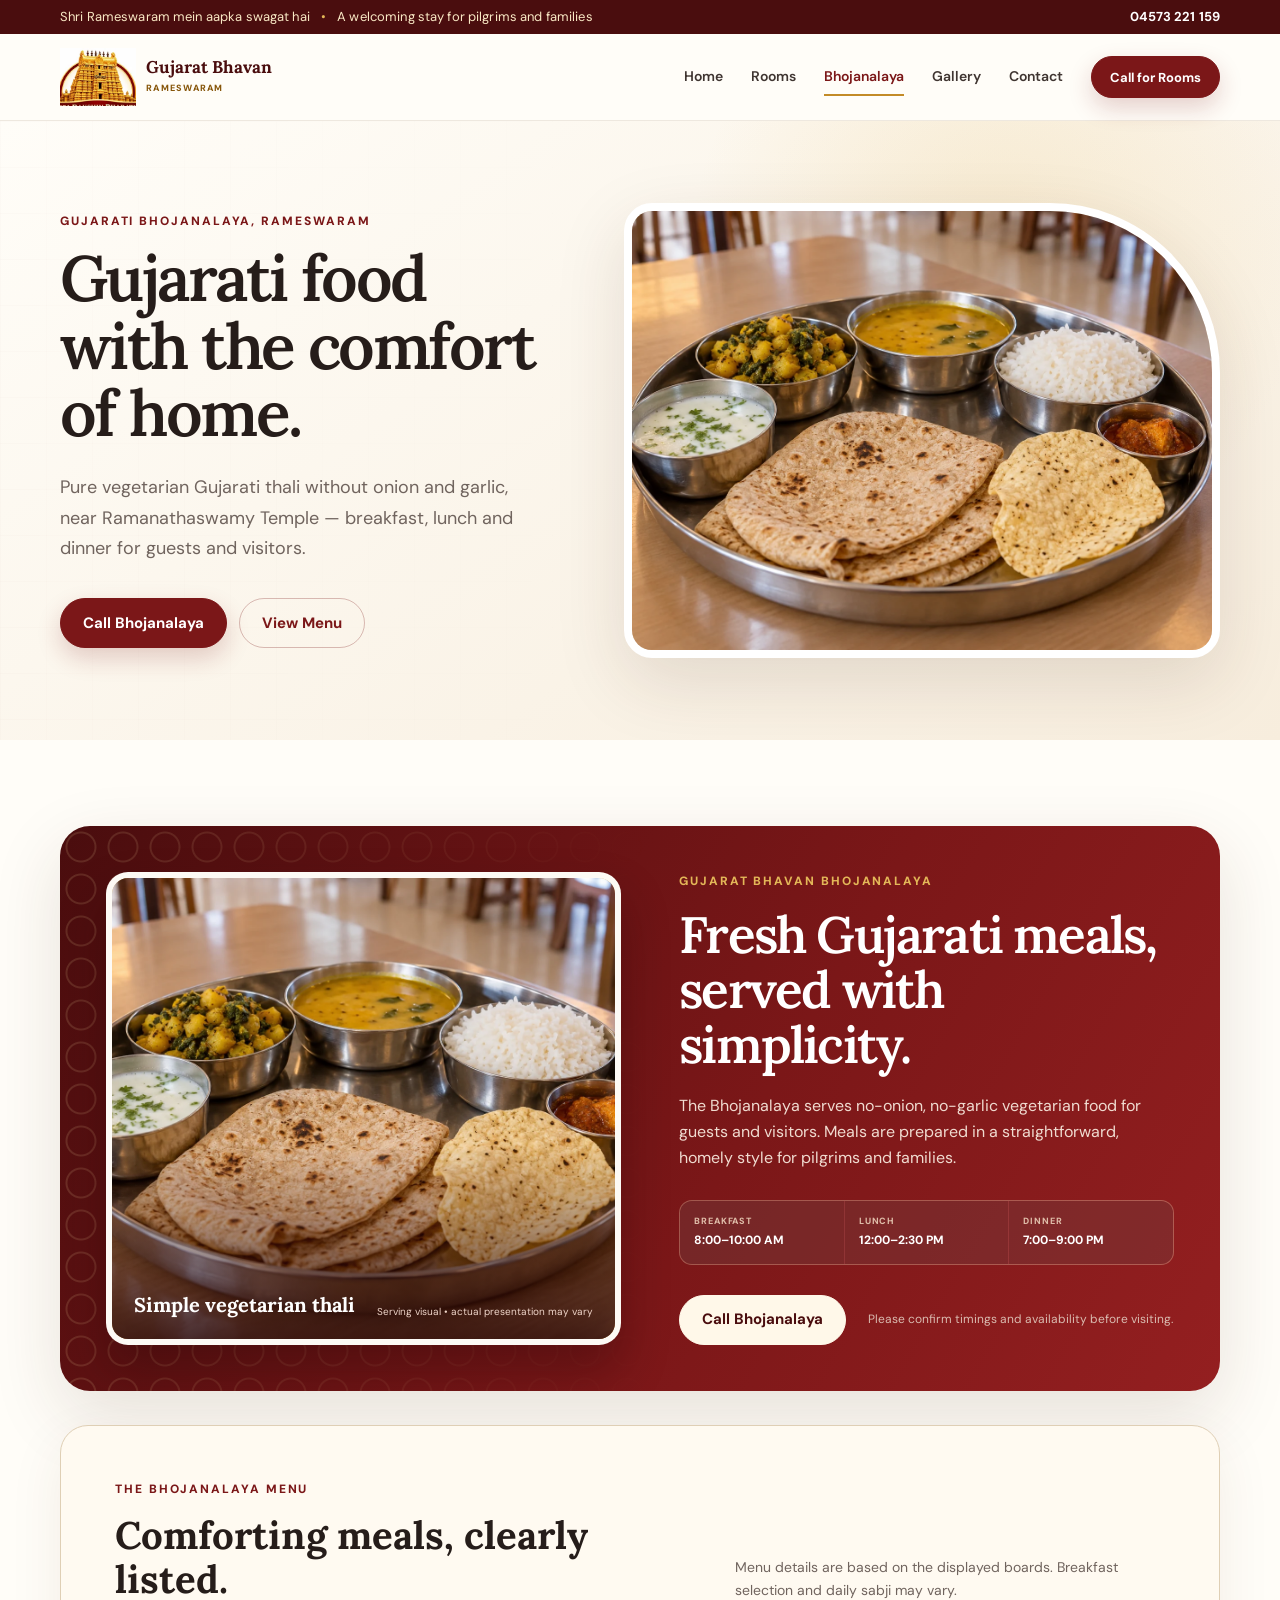
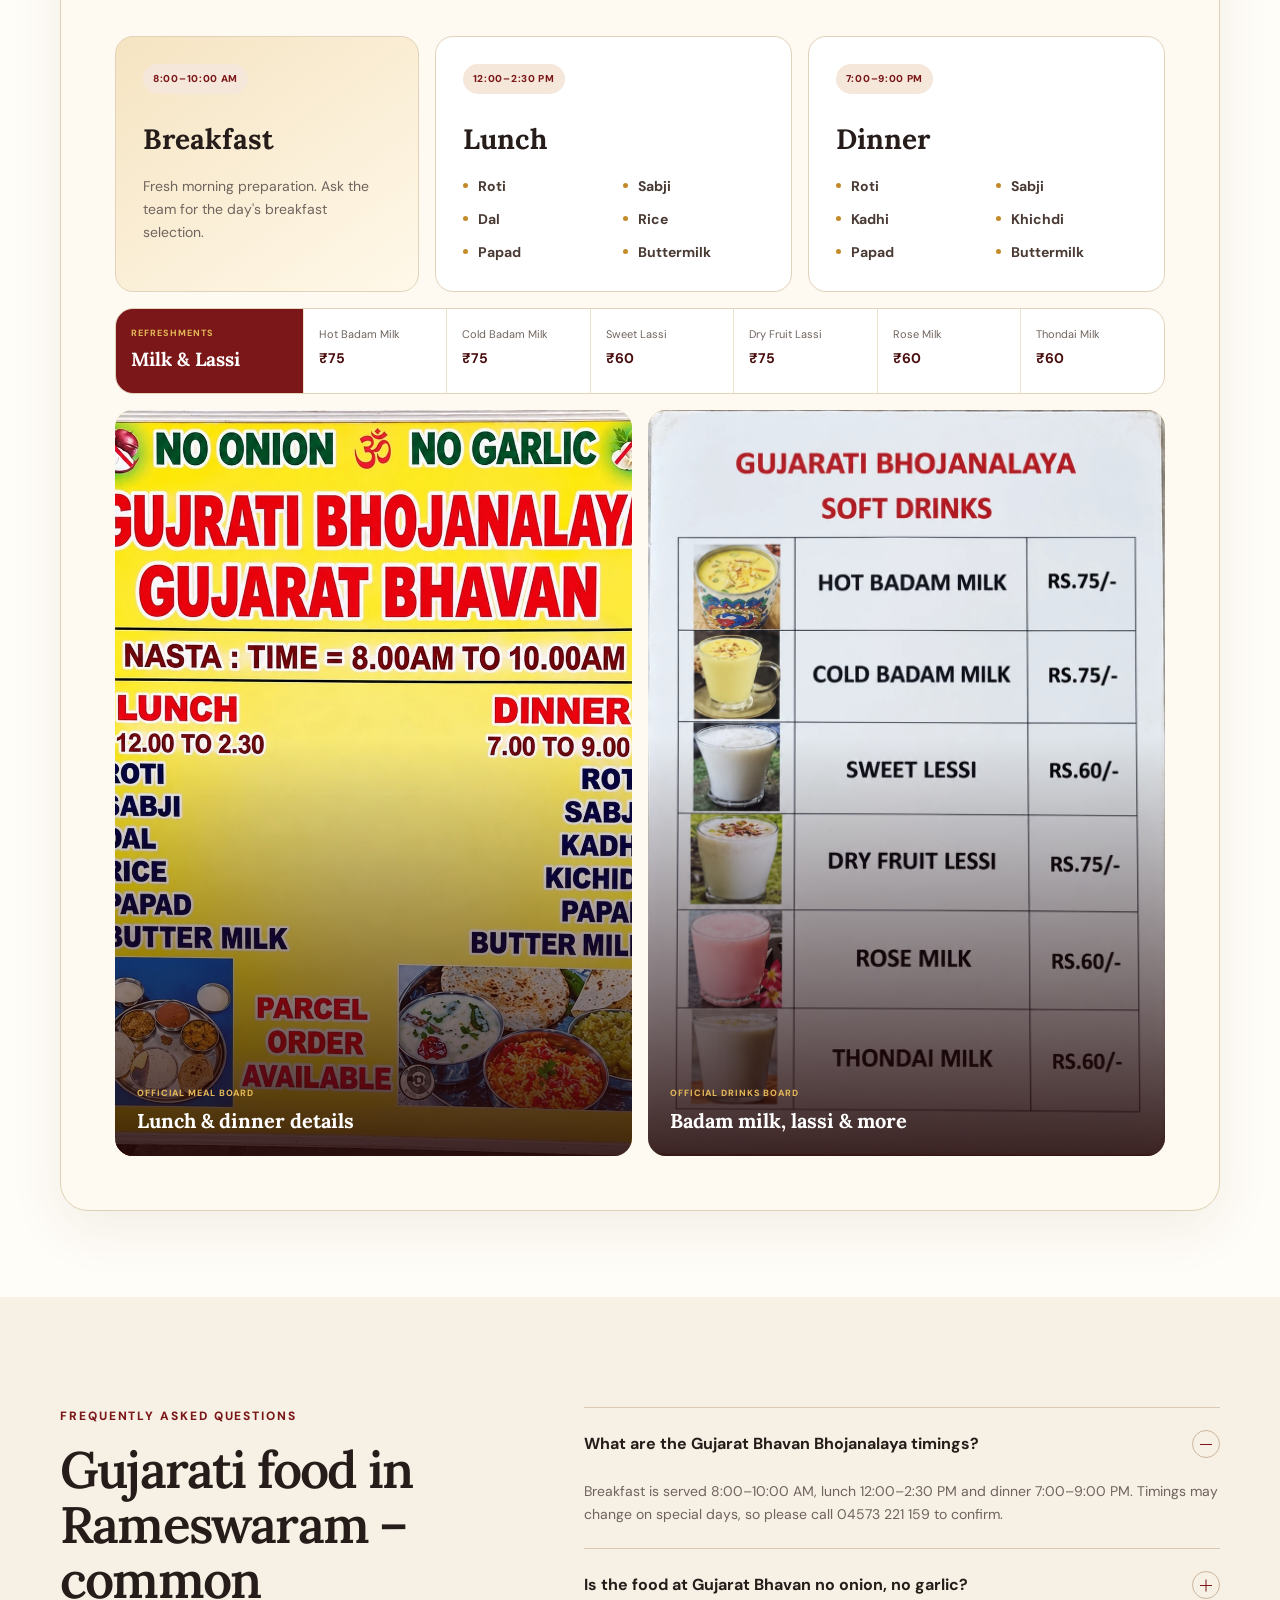
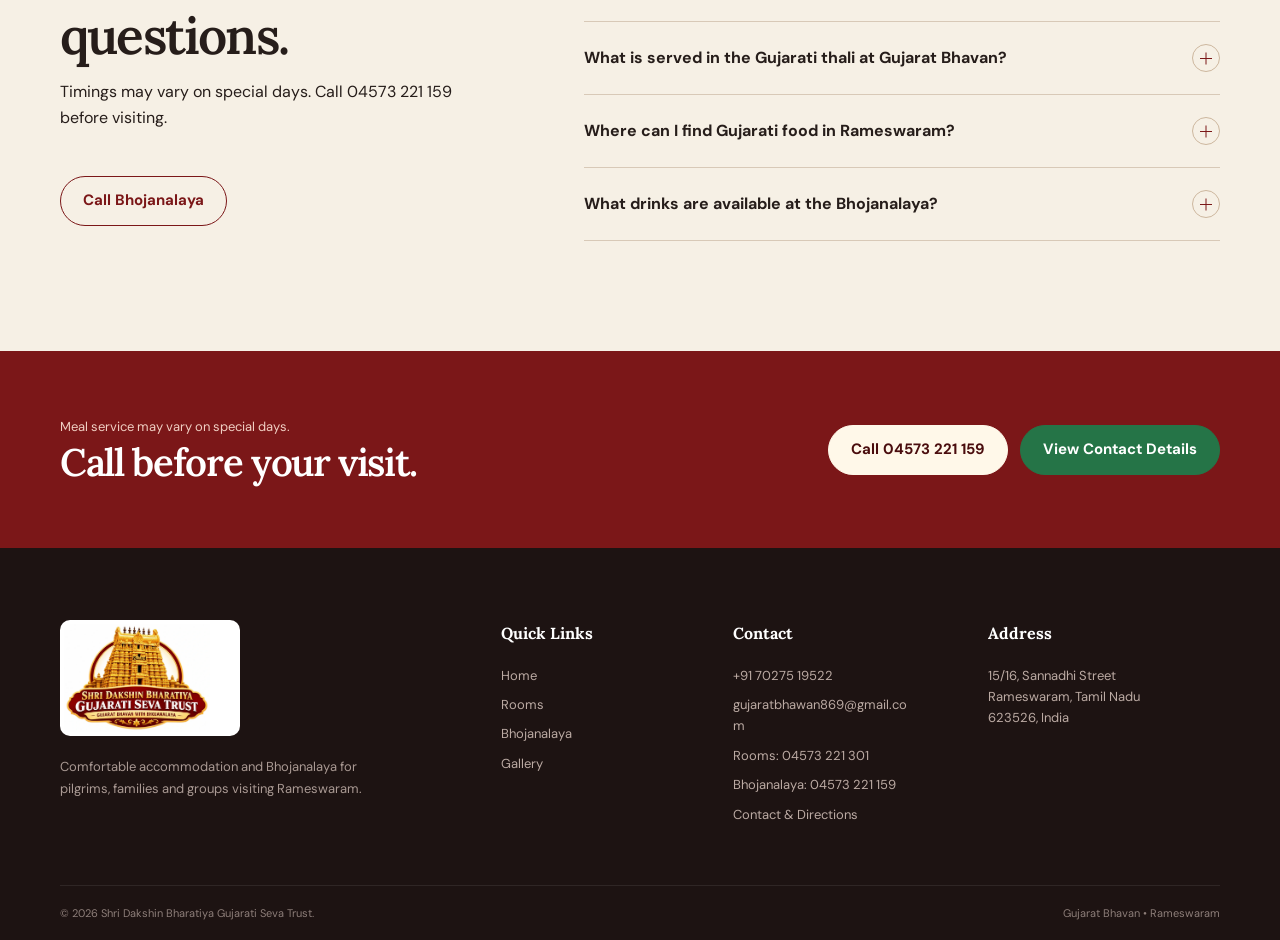
==== commit 31151a52: "Update primary contact number" ====
--- a/bhojanalaya.html
+++ b/bhojanalaya.html
@@ -41,13 +41,13 @@
   <link rel="preconnect" href="https://fonts.googleapis.com"><link rel="preconnect" href="https://fonts.gstatic.com" crossorigin><link href="https://fonts.googleapis.com/css2?family=DM+Sans:wght@400;500;600;700&family=Lora:wght@500;600;700&display=swap" rel="stylesheet">
   <link rel="stylesheet" href="styles.css"><script>document.documentElement.classList.add('js');</script>
   <script type="application/ld+json">
-  {"@context":"https://schema.org","@graph":[{"@type":["NGO","Organization"],"@id":"https://www.gujaratbhavandharmshala.in/#trust","name":"Shri Dakshin Bharatiya Gujarati Seva Trust","alternateName":"Dakshin Bharatiya Gujarati Seva Trust","url":"https://www.gujaratbhavandharmshala.in/","logo":{"@type":"ImageObject","url":"https://www.gujaratbhavandharmshala.in/assets/images/brand-logo.webp","width":177,"height":131},"email":"gujaratbhawan869@gmail.com","telephone":"+91-73403-63525","address":{"@type":"PostalAddress","streetAddress":"15/16, Sannadhi Street","addressLocality":"Rameswaram","addressRegion":"Tamil Nadu","postalCode":"623526","addressCountry":"IN"},"sameAs":["https://maps.app.goo.gl/mpGKnk4Ngvu2DnGs6"]},{"@type":"WebSite","@id":"https://www.gujaratbhavandharmshala.in/#website","url":"https://www.gujaratbhavandharmshala.in/","name":"Gujarat Bhavan Rameswaram","alternateName":["Gujarat Bhavan Dharmshala","Gujarat Bhavan Rameshwaram"],"inLanguage":"en-IN","publisher":{"@id":"https://www.gujaratbhavandharmshala.in/#trust"}},{"@type":["LodgingBusiness","Hostel"],"@id":"https://www.gujaratbhavandharmshala.in/#lodging","name":"Gujarat Bhavan Rameswaram","alternateName":["Gujarat Bhavan Dharmshala Rameswaram","Gujarat Bhavan Dharamshala Rameshwaram","Gujarati Bhavan Rameswaram","Gujarat Bhawan Rameswaram","Gujarati Dharamshala Rameswaram","ગુજરાત ભવન રામેશ્વરમ","गुजरात भवन रामेश्वरम"],"description":"Gujarati dharamshala in Rameswaram with AC and non-AC family, double, multi-bed and group rooms and a pure vegetarian no-onion, no-garlic Gujarati Bhojanalaya, on Sannadhi Street near Sri Ramanathaswamy Temple. Managed by Shri Dakshin Bharatiya Gujarati Seva Trust.","url":"https://www.gujaratbhavandharmshala.in/","telephone":"+91-73403-63525","email":"gujaratbhawan869@gmail.com","logo":"https://www.gujaratbhavandharmshala.in/assets/images/brand-logo.webp","image":["https://www.gujaratbhavandharmshala.in/assets/images/room-family.webp","https://www.gujaratbhavandharmshala.in/assets/images/room-triple.webp","https://www.gujaratbhavandharmshala.in/assets/images/room-double.webp","https://www.gujaratbhavandharmshala.in/assets/images/food/bhavan-exterior.webp","https://www.gujaratbhavandharmshala.in/assets/images/food/official-signboard.webp"],"priceRange":"₹","currenciesAccepted":"INR","address":{"@type":"PostalAddress","streetAddress":"15/16, Sannadhi Street","addressLocality":"Rameswaram","addressRegion":"Tamil Nadu","postalCode":"623526","addressCountry":"IN"},"geo":{"@type":"GeoCoordinates","latitude":9.28821,"longitude":79.3197},"hasMap":"https://maps.app.goo.gl/mpGKnk4Ngvu2DnGs6","areaServed":{"@type":"City","name":"Rameswaram"},"contactPoint":[{"@type":"ContactPoint","telephone":"+91-73403-63525","contactType":"reservations","areaServed":"IN","availableLanguage":["English","Hindi","Gujarati"]},{"@type":"ContactPoint","telephone":"+91-4573-221301","contactType":"customer service","areaServed":"IN"},{"@type":"ContactPoint","telephone":"+91-4573-221159","contactType":"Bhojanalaya enquiries","areaServed":"IN"}],"amenityFeature":[{"@type":"LocationFeatureSpecification","name":"Air-conditioned rooms","value":true},{"@type":"LocationFeatureSpecification","name":"Non-air-conditioned rooms","value":true},{"@type":"LocationFeatureSpecification","name":"Family rooms","value":true},{"@type":"LocationFeatureSpecification","name":"Group / dormitory-style rooms","value":true},{"@type":"LocationFeatureSpecification","name":"Pure vegetarian Bhojanalaya (no onion, no garlic)","value":true},{"@type":"LocationFeatureSpecification","name":"Walking distance to Ramanathaswamy Temple","value":true}],"audience":{"@type":"Audience","audienceType":"Pilgrims, families and yatra groups"},"parentOrganization":{"@id":"https://www.gujaratbhavandharmshala.in/#trust"},"containsPlace":{"@id":"https://www.gujaratbhavandharmshala.in/bhojanalaya.html#bhojanalaya"},"keywords":"Gujarat Bhavan Rameswaram, Gujarati dharamshala Rameswaram, dharmshala near Rameswaram temple, Gujarati bhojanalaya Rameswaram, no onion no garlic food Rameswaram, budget rooms near Ramanathaswamy Temple"},{"@type":"Restaurant","@id":"https://www.gujaratbhavandharmshala.in/bhojanalaya.html#bhojanalaya","name":"Gujarat Bhavan Bhojanalaya","alternateName":["Gujarati Bhojanalaya Rameswaram","Gujarat Bhavan Restaurant Rameswaram"],"description":"Pure vegetarian Gujarati Bhojanalaya in Rameswaram serving no-onion, no-garlic breakfast, Gujarati thali lunch and dinner near Ramanathaswamy Temple.","url":"https://www.gujaratbhavandharmshala.in/bhojanalaya.html","telephone":"+91-4573-221159","image":["https://www.gujaratbhavandharmshala.in/assets/images/food/gujarati-thali-generated.webp","https://www.gujaratbhavandharmshala.in/assets/images/food/bhojanalaya-menu-enhanced.webp"],"servesCuisine":["Gujarati","Indian Vegetarian","No onion no garlic (Satvik)"],"priceRange":"₹","acceptsReservations":false,"address":{"@type":"PostalAddress","streetAddress":"15/16, Sannadhi Street","addressLocality":"Rameswaram","addressRegion":"Tamil Nadu","postalCode":"623526","addressCountry":"IN"},"geo":{"@type":"GeoCoordinates","latitude":9.28821,"longitude":79.3197},"hasMap":"https://maps.app.goo.gl/mpGKnk4Ngvu2DnGs6","openingHoursSpecification":[{"@type":"OpeningHoursSpecification","dayOfWeek":["Monday","Tuesday","Wednesday","Thursday","Friday","Saturday","Sunday"],"opens":"08:00","closes":"10:00","name":"Breakfast"},{"@type":"OpeningHoursSpecification","dayOfWeek":["Monday","Tuesday","Wednesday","Thursday","Friday","Saturday","Sunday"],"opens":"12:00","closes":"14:30","name":"Lunch"},{"@type":"OpeningHoursSpecification","dayOfWeek":["Monday","Tuesday","Wednesday","Thursday","Friday","Saturday","Sunday"],"opens":"19:00","closes":"21:00","name":"Dinner"}],"hasMenu":{"@type":"Menu","name":"Gujarat Bhavan Bhojanalaya Menu","hasMenuSection":[{"@type":"MenuSection","name":"Lunch (12:00–2:30 PM)","hasMenuItem":[{"@type":"MenuItem","name":"Roti","suitableForDiet":"https://schema.org/VegetarianDiet"},{"@type":"MenuItem","name":"Sabji","suitableForDiet":"https://schema.org/VegetarianDiet"},{"@type":"MenuItem","name":"Dal","suitableForDiet":"https://schema.org/VegetarianDiet"},{"@type":"MenuItem","name":"Rice","suitableForDiet":"https://schema.org/VegetarianDiet"},{"@type":"MenuItem","name":"Papad","suitableForDiet":"https://schema.org/VegetarianDiet"},{"@type":"MenuItem","name":"Buttermilk","suitableForDiet":"https://schema.org/VegetarianDiet"}]},{"@type":"MenuSection","name":"Dinner (7:00–9:00 PM)","hasMenuItem":[{"@type":"MenuItem","name":"Roti","suitableForDiet":"https://schema.org/VegetarianDiet"},{"@type":"MenuItem","name":"Sabji","suitableForDiet":"https://schema.org/VegetarianDiet"},{"@type":"MenuItem","name":"Kadhi","suitableForDiet":"https://schema.org/VegetarianDiet"},{"@type":"MenuItem","name":"Khichdi","suitableForDiet":"https://schema.org/VegetarianDiet"},{"@type":"MenuItem","name":"Papad","suitableForDiet":"https://schema.org/VegetarianDiet"},{"@type":"MenuItem","name":"Buttermilk","suitableForDiet":"https://schema.org/VegetarianDiet"}]},{"@type":"MenuSection","name":"Milk & Lassi","hasMenuItem":[{"@type":"MenuItem","name":"Hot Badam Milk","offers":{"@type":"Offer","price":75,"priceCurrency":"INR"}},{"@type":"MenuItem","name":"Cold Badam Milk","offers":{"@type":"Offer","price":75,"priceCurrency":"INR"}},{"@type":"MenuItem","name":"Sweet Lassi","offers":{"@type":"Offer","price":60,"priceCurrency":"INR"}},{"@type":"MenuItem","name":"Dry Fruit Lassi","offers":{"@type":"Offer","price":75,"priceCurrency":"INR"}},{"@type":"MenuItem","name":"Rose Milk","offers":{"@type":"Offer","price":60,"priceCurrency":"INR"}},{"@type":"MenuItem","name":"Thondai Milk","offers":{"@type":"Offer","price":60,"priceCurrency":"INR"}}]}]},"parentOrganization":{"@id":"https://www.gujaratbhavandharmshala.in/#trust"},"containedInPlace":{"@id":"https://www.gujaratbhavandharmshala.in/#lodging"}},{"@type":"WebPage","@id":"https://www.gujaratbhavandharmshala.in/bhojanalaya.html#webpage","url":"https://www.gujaratbhavandharmshala.in/bhojanalaya.html","name":"Gujarati Thali in Rameswaram | Gujarat Bhavan Bhojanalaya","description":"Pure veg, no-onion, no-garlic Gujarati thali in Rameswaram at Gujarat Bhavan Bhojanalaya, near the temple. Breakfast 8–10, lunch 12–2:30, dinner 7–9. Menu & timings.","inLanguage":"en-IN","isPartOf":{"@id":"https://www.gujaratbhavandharmshala.in/#website"},"about":{"@id":"https://www.gujaratbhavandharmshala.in/#lodging"},"primaryImageOfPage":{"@type":"ImageObject","url":"https://www.gujaratbhavandharmshala.in/assets/images/food/gujarati-thali-generated.webp"},"breadcrumb":{"@id":"https://www.gujaratbhavandharmshala.in/bhojanalaya.html#breadcrumb"},"dateModified":"2026-10-23"},{"@type":"BreadcrumbList","@id":"https://www.gujaratbhavandharmshala.in/bhojanalaya.html#breadcrumb","itemListElement":[{"@type":"ListItem","position":1,"name":"Home","item":"https://www.gujaratbhavandharmshala.in/"},{"@type":"ListItem","position":2,"name":"Bhojanalaya","item":"https://www.gujaratbhavandharmshala.in/bhojanalaya.html"}]},{"@type":"FAQPage","@id":"https://www.gujaratbhavandharmshala.in/bhojanalaya.html#faq","mainEntity":[{"@type":"Question","name":"What are the Gujarat Bhavan Bhojanalaya timings?","acceptedAnswer":{"@type":"Answer","text":"Breakfast is served 8:00–10:00 AM, lunch 12:00–2:30 PM and dinner 7:00–9:00 PM. Timings may change on special days, so please call 04573 221 159 to confirm."}},{"@type":"Question","name":"Is the food at Gujarat Bhavan no onion, no garlic?","acceptedAnswer":{"@type":"Answer","text":"Yes. The Bhojanalaya serves pure vegetarian Gujarati food prepared without onion and garlic, suitable for pilgrims who prefer satvik meals."}},{"@type":"Question","name":"What is served in the Gujarati thali at Gujarat Bhavan?","acceptedAnswer":{"@type":"Answer","text":"Lunch includes roti, sabji, dal, rice, papad and buttermilk (chaas). Dinner includes roti, sabji, kadhi, khichdi, papad and buttermilk. The daily sabji may vary."}},{"@type":"Question","name":"Where can I find Gujarati food in Rameswaram?","acceptedAnswer":{"@type":"Answer","text":"Gujarat Bhavan Bhojanalaya at 15/16, Sannadhi Street, near Ramanathaswamy Temple, serves homely Gujarati vegetarian meals to guests and visitors. Phone: 04573 221 159."}},{"@type":"Question","name":"What drinks are available at the Bhojanalaya?","acceptedAnswer":{"@type":"Answer","text":"Hot and cold badam milk (₹75), sweet lassi (₹60), dry fruit lassi (₹75), rose milk (₹60) and thondai milk (₹60), as listed on the displayed board."}}]}]}
+  {"@context":"https://schema.org","@graph":[{"@type":["NGO","Organization"],"@id":"https://www.gujaratbhavandharmshala.in/#trust","name":"Shri Dakshin Bharatiya Gujarati Seva Trust","alternateName":"Dakshin Bharatiya Gujarati Seva Trust","url":"https://www.gujaratbhavandharmshala.in/","logo":{"@type":"ImageObject","url":"https://www.gujaratbhavandharmshala.in/assets/images/brand-logo.webp","width":177,"height":131},"email":"gujaratbhawan869@gmail.com","telephone":"+91-70275-19522","address":{"@type":"PostalAddress","streetAddress":"15/16, Sannadhi Street","addressLocality":"Rameswaram","addressRegion":"Tamil Nadu","postalCode":"623526","addressCountry":"IN"},"sameAs":["https://maps.app.goo.gl/mpGKnk4Ngvu2DnGs6"]},{"@type":"WebSite","@id":"https://www.gujaratbhavandharmshala.in/#website","url":"https://www.gujaratbhavandharmshala.in/","name":"Gujarat Bhavan Rameswaram","alternateName":["Gujarat Bhavan Dharmshala","Gujarat Bhavan Rameshwaram"],"inLanguage":"en-IN","publisher":{"@id":"https://www.gujaratbhavandharmshala.in/#trust"}},{"@type":["LodgingBusiness","Hostel"],"@id":"https://www.gujaratbhavandharmshala.in/#lodging","name":"Gujarat Bhavan Rameswaram","alternateName":["Gujarat Bhavan Dharmshala Rameswaram","Gujarat Bhavan Dharamshala Rameshwaram","Gujarati Bhavan Rameswaram","Gujarat Bhawan Rameswaram","Gujarati Dharamshala Rameswaram","ગુજરાત ભવન રામેશ્વરમ","गुजरात भवन रामेश्वरम"],"description":"Gujarati dharamshala in Rameswaram with AC and non-AC family, double, multi-bed and group rooms and a pure vegetarian no-onion, no-garlic Gujarati Bhojanalaya, on Sannadhi Street near Sri Ramanathaswamy Temple. Managed by Shri Dakshin Bharatiya Gujarati Seva Trust.","url":"https://www.gujaratbhavandharmshala.in/","telephone":"+91-70275-19522","email":"gujaratbhawan869@gmail.com","logo":"https://www.gujaratbhavandharmshala.in/assets/images/brand-logo.webp","image":["https://www.gujaratbhavandharmshala.in/assets/images/room-family.webp","https://www.gujaratbhavandharmshala.in/assets/images/room-triple.webp","https://www.gujaratbhavandharmshala.in/assets/images/room-double.webp","https://www.gujaratbhavandharmshala.in/assets/images/food/bhavan-exterior.webp","https://www.gujaratbhavandharmshala.in/assets/images/food/official-signboard.webp"],"priceRange":"₹","currenciesAccepted":"INR","address":{"@type":"PostalAddress","streetAddress":"15/16, Sannadhi Street","addressLocality":"Rameswaram","addressRegion":"Tamil Nadu","postalCode":"623526","addressCountry":"IN"},"geo":{"@type":"GeoCoordinates","latitude":9.28821,"longitude":79.3197},"hasMap":"https://maps.app.goo.gl/mpGKnk4Ngvu2DnGs6","areaServed":{"@type":"City","name":"Rameswaram"},"contactPoint":[{"@type":"ContactPoint","telephone":"+91-70275-19522","contactType":"reservations","areaServed":"IN","availableLanguage":["English","Hindi","Gujarati"]},{"@type":"ContactPoint","telephone":"+91-4573-221301","contactType":"customer service","areaServed":"IN"},{"@type":"ContactPoint","telephone":"+91-4573-221159","contactType":"Bhojanalaya enquiries","areaServed":"IN"}],"amenityFeature":[{"@type":"LocationFeatureSpecification","name":"Air-conditioned rooms","value":true},{"@type":"LocationFeatureSpecification","name":"Non-air-conditioned rooms","value":true},{"@type":"LocationFeatureSpecification","name":"Family rooms","value":true},{"@type":"LocationFeatureSpecification","name":"Group / dormitory-style rooms","value":true},{"@type":"LocationFeatureSpecification","name":"Pure vegetarian Bhojanalaya (no onion, no garlic)","value":true},{"@type":"LocationFeatureSpecification","name":"Walking distance to Ramanathaswamy Temple","value":true}],"audience":{"@type":"Audience","audienceType":"Pilgrims, families and yatra groups"},"parentOrganization":{"@id":"https://www.gujaratbhavandharmshala.in/#trust"},"containsPlace":{"@id":"https://www.gujaratbhavandharmshala.in/bhojanalaya.html#bhojanalaya"},"keywords":"Gujarat Bhavan Rameswaram, Gujarati dharamshala Rameswaram, dharmshala near Rameswaram temple, Gujarati bhojanalaya Rameswaram, no onion no garlic food Rameswaram, budget rooms near Ramanathaswamy Temple"},{"@type":"Restaurant","@id":"https://www.gujaratbhavandharmshala.in/bhojanalaya.html#bhojanalaya","name":"Gujarat Bhavan Bhojanalaya","alternateName":["Gujarati Bhojanalaya Rameswaram","Gujarat Bhavan Restaurant Rameswaram"],"description":"Pure vegetarian Gujarati Bhojanalaya in Rameswaram serving no-onion, no-garlic breakfast, Gujarati thali lunch and dinner near Ramanathaswamy Temple.","url":"https://www.gujaratbhavandharmshala.in/bhojanalaya.html","telephone":"+91-4573-221159","image":["https://www.gujaratbhavandharmshala.in/assets/images/food/gujarati-thali-generated.webp","https://www.gujaratbhavandharmshala.in/assets/images/food/bhojanalaya-menu-enhanced.webp"],"servesCuisine":["Gujarati","Indian Vegetarian","No onion no garlic (Satvik)"],"priceRange":"₹","acceptsReservations":false,"address":{"@type":"PostalAddress","streetAddress":"15/16, Sannadhi Street","addressLocality":"Rameswaram","addressRegion":"Tamil Nadu","postalCode":"623526","addressCountry":"IN"},"geo":{"@type":"GeoCoordinates","latitude":9.28821,"longitude":79.3197},"hasMap":"https://maps.app.goo.gl/mpGKnk4Ngvu2DnGs6","openingHoursSpecification":[{"@type":"OpeningHoursSpecification","dayOfWeek":["Monday","Tuesday","Wednesday","Thursday","Friday","Saturday","Sunday"],"opens":"08:00","closes":"10:00","name":"Breakfast"},{"@type":"OpeningHoursSpecification","dayOfWeek":["Monday","Tuesday","Wednesday","Thursday","Friday","Saturday","Sunday"],"opens":"12:00","closes":"14:30","name":"Lunch"},{"@type":"OpeningHoursSpecification","dayOfWeek":["Monday","Tuesday","Wednesday","Thursday","Friday","Saturday","Sunday"],"opens":"19:00","closes":"21:00","name":"Dinner"}],"hasMenu":{"@type":"Menu","name":"Gujarat Bhavan Bhojanalaya Menu","hasMenuSection":[{"@type":"MenuSection","name":"Lunch (12:00–2:30 PM)","hasMenuItem":[{"@type":"MenuItem","name":"Roti","suitableForDiet":"https://schema.org/VegetarianDiet"},{"@type":"MenuItem","name":"Sabji","suitableForDiet":"https://schema.org/VegetarianDiet"},{"@type":"MenuItem","name":"Dal","suitableForDiet":"https://schema.org/VegetarianDiet"},{"@type":"MenuItem","name":"Rice","suitableForDiet":"https://schema.org/VegetarianDiet"},{"@type":"MenuItem","name":"Papad","suitableForDiet":"https://schema.org/VegetarianDiet"},{"@type":"MenuItem","name":"Buttermilk","suitableForDiet":"https://schema.org/VegetarianDiet"}]},{"@type":"MenuSection","name":"Dinner (7:00–9:00 PM)","hasMenuItem":[{"@type":"MenuItem","name":"Roti","suitableForDiet":"https://schema.org/VegetarianDiet"},{"@type":"MenuItem","name":"Sabji","suitableForDiet":"https://schema.org/VegetarianDiet"},{"@type":"MenuItem","name":"Kadhi","suitableForDiet":"https://schema.org/VegetarianDiet"},{"@type":"MenuItem","name":"Khichdi","suitableForDiet":"https://schema.org/VegetarianDiet"},{"@type":"MenuItem","name":"Papad","suitableForDiet":"https://schema.org/VegetarianDiet"},{"@type":"MenuItem","name":"Buttermilk","suitableForDiet":"https://schema.org/VegetarianDiet"}]},{"@type":"MenuSection","name":"Milk & Lassi","hasMenuItem":[{"@type":"MenuItem","name":"Hot Badam Milk","offers":{"@type":"Offer","price":75,"priceCurrency":"INR"}},{"@type":"MenuItem","name":"Cold Badam Milk","offers":{"@type":"Offer","price":75,"priceCurrency":"INR"}},{"@type":"MenuItem","name":"Sweet Lassi","offers":{"@type":"Offer","price":60,"priceCurrency":"INR"}},{"@type":"MenuItem","name":"Dry Fruit Lassi","offers":{"@type":"Offer","price":75,"priceCurrency":"INR"}},{"@type":"MenuItem","name":"Rose Milk","offers":{"@type":"Offer","price":60,"priceCurrency":"INR"}},{"@type":"MenuItem","name":"Thondai Milk","offers":{"@type":"Offer","price":60,"priceCurrency":"INR"}}]}]},"parentOrganization":{"@id":"https://www.gujaratbhavandharmshala.in/#trust"},"containedInPlace":{"@id":"https://www.gujaratbhavandharmshala.in/#lodging"}},{"@type":"WebPage","@id":"https://www.gujaratbhavandharmshala.in/bhojanalaya.html#webpage","url":"https://www.gujaratbhavandharmshala.in/bhojanalaya.html","name":"Gujarati Thali in Rameswaram | Gujarat Bhavan Bhojanalaya","description":"Pure veg, no-onion, no-garlic Gujarati thali in Rameswaram at Gujarat Bhavan Bhojanalaya, near the temple. Breakfast 8–10, lunch 12–2:30, dinner 7–9. Menu & timings.","inLanguage":"en-IN","isPartOf":{"@id":"https://www.gujaratbhavandharmshala.in/#website"},"about":{"@id":"https://www.gujaratbhavandharmshala.in/#lodging"},"primaryImageOfPage":{"@type":"ImageObject","url":"https://www.gujaratbhavandharmshala.in/assets/images/food/gujarati-thali-generated.webp"},"breadcrumb":{"@id":"https://www.gujaratbhavandharmshala.in/bhojanalaya.html#breadcrumb"},"dateModified":"2026-10-23"},{"@type":"BreadcrumbList","@id":"https://www.gujaratbhavandharmshala.in/bhojanalaya.html#breadcrumb","itemListElement":[{"@type":"ListItem","position":1,"name":"Home","item":"https://www.gujaratbhavandharmshala.in/"},{"@type":"ListItem","position":2,"name":"Bhojanalaya","item":"https://www.gujaratbhavandharmshala.in/bhojanalaya.html"}]},{"@type":"FAQPage","@id":"https://www.gujaratbhavandharmshala.in/bhojanalaya.html#faq","mainEntity":[{"@type":"Question","name":"What are the Gujarat Bhavan Bhojanalaya timings?","acceptedAnswer":{"@type":"Answer","text":"Breakfast is served 8:00–10:00 AM, lunch 12:00–2:30 PM and dinner 7:00–9:00 PM. Timings may change on special days, so please call 04573 221 159 to confirm."}},{"@type":"Question","name":"Is the food at Gujarat Bhavan no onion, no garlic?","acceptedAnswer":{"@type":"Answer","text":"Yes. The Bhojanalaya serves pure vegetarian Gujarati food prepared without onion and garlic, suitable for pilgrims who prefer satvik meals."}},{"@type":"Question","name":"What is served in the Gujarati thali at Gujarat Bhavan?","acceptedAnswer":{"@type":"Answer","text":"Lunch includes roti, sabji, dal, rice, papad and buttermilk (chaas). Dinner includes roti, sabji, kadhi, khichdi, papad and buttermilk. The daily sabji may vary."}},{"@type":"Question","name":"Where can I find Gujarati food in Rameswaram?","acceptedAnswer":{"@type":"Answer","text":"Gujarat Bhavan Bhojanalaya at 15/16, Sannadhi Street, near Ramanathaswamy Temple, serves homely Gujarati vegetarian meals to guests and visitors. Phone: 04573 221 159."}},{"@type":"Question","name":"What drinks are available at the Bhojanalaya?","acceptedAnswer":{"@type":"Answer","text":"Hot and cold badam milk (₹75), sweet lassi (₹60), dry fruit lassi (₹75), rose milk (₹60) and thondai milk (₹60), as listed on the displayed board."}}]}]}
   </script>
 </head>
 <body class="inner-page">
   <a class="skip-link" href="#main-content">Skip to main content</a>
   <div class="topbar"><div class="container topbar__inner"><p>Shri Rameswaram mein aapka swagat hai <span>•</span> A welcoming stay for pilgrims and families</p><a href="tel:+914573221159">04573 221 159</a></div></div>
-  <header class="site-header" id="site-header"><div class="container header__inner"><a class="brand" href="/" aria-label="Gujarat Bhavan home"><span class="brand__mark"><img src="assets/images/brand-mark-220.webp" alt="" width="220" height="166"></span><span class="brand__copy"><strong>Gujarat Bhavan</strong><small>Rameswaram</small></span></a><button class="nav-toggle" type="button" aria-expanded="false" aria-controls="primary-navigation" aria-label="Open navigation"><span></span><span></span><span></span></button><nav class="primary-nav" id="primary-navigation" aria-label="Primary navigation"><a href="/">Home</a><a href="rooms.html">Rooms</a><a href="bhojanalaya.html" aria-current="page">Bhojanalaya</a><a href="gallery.html">Gallery</a><a href="contact.html">Contact</a><a class="button button--small" href="tel:+917340363525">Call for Rooms</a></nav></div></header>
+  <header class="site-header" id="site-header"><div class="container header__inner"><a class="brand" href="/" aria-label="Gujarat Bhavan home"><span class="brand__mark"><img src="assets/images/brand-mark-220.webp" alt="" width="220" height="166"></span><span class="brand__copy"><strong>Gujarat Bhavan</strong><small>Rameswaram</small></span></a><button class="nav-toggle" type="button" aria-expanded="false" aria-controls="primary-navigation" aria-label="Open navigation"><span></span><span></span><span></span></button><nav class="primary-nav" id="primary-navigation" aria-label="Primary navigation"><a href="/">Home</a><a href="rooms.html">Rooms</a><a href="bhojanalaya.html" aria-current="page">Bhojanalaya</a><a href="gallery.html">Gallery</a><a href="contact.html">Contact</a><a class="button button--small" href="tel:+917027519522">Call for Rooms</a></nav></div></header>
 
   <main id="main-content">
     <section class="page-hero page-hero--food"><div class="container page-hero__grid"><div class="page-hero__content reveal"><h1><span class="eyebrow h1-kicker">Gujarati Bhojanalaya, Rameswaram</span>Gujarati food with the comfort of home.</h1><p>Pure vegetarian Gujarati thali without onion and garlic, near Ramanathaswamy Temple — breakfast, lunch and dinner for guests and visitors.</p><div class="hero__actions"><a class="button" href="tel:+914573221159">Call Bhojanalaya</a><a class="button button--ghost" href="#menu">View Menu</a></div></div><figure class="page-hero__media reveal reveal--delay"><img src="assets/images/food/gujarati-thali-generated.webp" alt="Gujarati vegetarian thali" width="1536" height="1024" fetchpriority="high"></figure></div></section>
@@ -82,8 +82,8 @@
     <section class="closing-cta"><div class="container closing-cta__inner reveal"><div><p>Meal service may vary on special days.</p><h2>Call before your visit.</h2></div><div class="closing-cta__actions"><a class="button button--cream" href="tel:+914573221159">Call 04573 221 159</a><a class="button button--whatsapp" href="contact.html">View Contact Details</a></div></div></section>
   </main>
 
-  <footer class="site-footer"><div class="container footer__grid"><div class="footer__brand"><img src="assets/images/brand-logo.webp" alt="Gujarat Bhavan logo" width="177" height="131" loading="lazy"><p>Comfortable accommodation and Bhojanalaya for pilgrims, families and groups visiting Rameswaram.</p></div><div><h2>Quick Links</h2><a href="/">Home</a><a href="rooms.html">Rooms</a><a href="bhojanalaya.html">Bhojanalaya</a><a href="gallery.html">Gallery</a></div><div><h2>Contact</h2><a href="tel:+917340363525">+91 73403 63525</a><a href="mailto:gujaratbhawan869@gmail.com">gujaratbhawan869@gmail.com</a><a href="tel:+914573221301">Rooms: 04573 221 301</a><a href="tel:+914573221159">Bhojanalaya: 04573 221 159</a><a href="contact.html">Contact & Directions</a></div><div><h2>Address</h2><address>15/16, Sannadhi Street<br>Rameswaram, Tamil Nadu<br>623526, India</address></div></div><div class="container footer__bottom"><p>© <span id="year">2026</span> Shri Dakshin Bharatiya Gujarati Seva Trust.</p><p>Gujarat Bhavan • Rameswaram</p></div></footer>
-  <div class="mobile-actions" aria-label="Quick contact actions"><a href="tel:+917340363525">Call</a><a href="https://wa.me/917340363525" target="_blank" rel="noopener">WhatsApp</a></div>
+  <footer class="site-footer"><div class="container footer__grid"><div class="footer__brand"><img src="assets/images/brand-logo.webp" alt="Gujarat Bhavan logo" width="177" height="131" loading="lazy"><p>Comfortable accommodation and Bhojanalaya for pilgrims, families and groups visiting Rameswaram.</p></div><div><h2>Quick Links</h2><a href="/">Home</a><a href="rooms.html">Rooms</a><a href="bhojanalaya.html">Bhojanalaya</a><a href="gallery.html">Gallery</a></div><div><h2>Contact</h2><a href="tel:+917027519522">+91 70275 19522</a><a href="mailto:gujaratbhawan869@gmail.com">gujaratbhawan869@gmail.com</a><a href="tel:+914573221301">Rooms: 04573 221 301</a><a href="tel:+914573221159">Bhojanalaya: 04573 221 159</a><a href="contact.html">Contact & Directions</a></div><div><h2>Address</h2><address>15/16, Sannadhi Street<br>Rameswaram, Tamil Nadu<br>623526, India</address></div></div><div class="container footer__bottom"><p>© <span id="year">2026</span> Shri Dakshin Bharatiya Gujarati Seva Trust.</p><p>Gujarat Bhavan • Rameswaram</p></div></footer>
+  <div class="mobile-actions" aria-label="Quick contact actions"><a href="tel:+917027519522">Call</a><a href="https://wa.me/917027519522" target="_blank" rel="noopener">WhatsApp</a></div>
   <dialog class="lightbox" id="lightbox"><button type="button" class="lightbox__close" aria-label="Close image viewer">×</button><img alt=""></dialog>
   <script src="script.js"></script>
 </body>
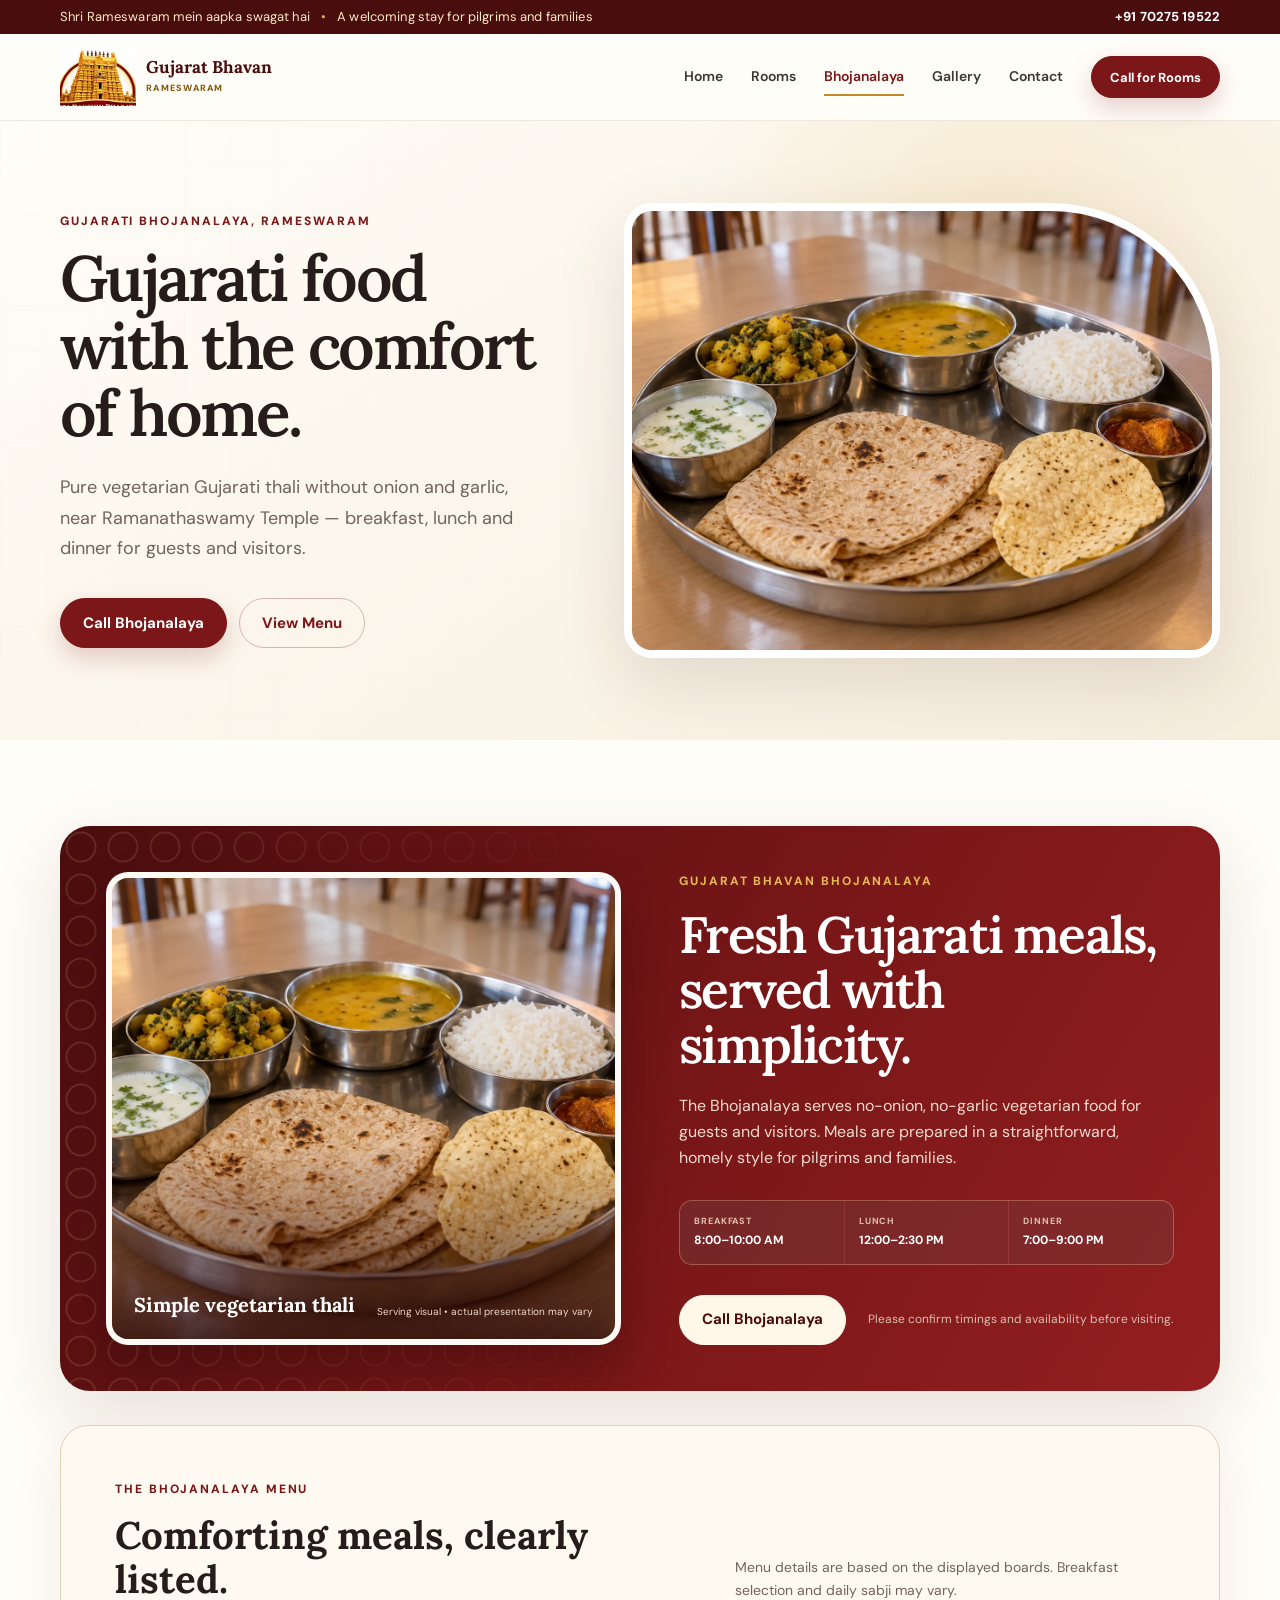
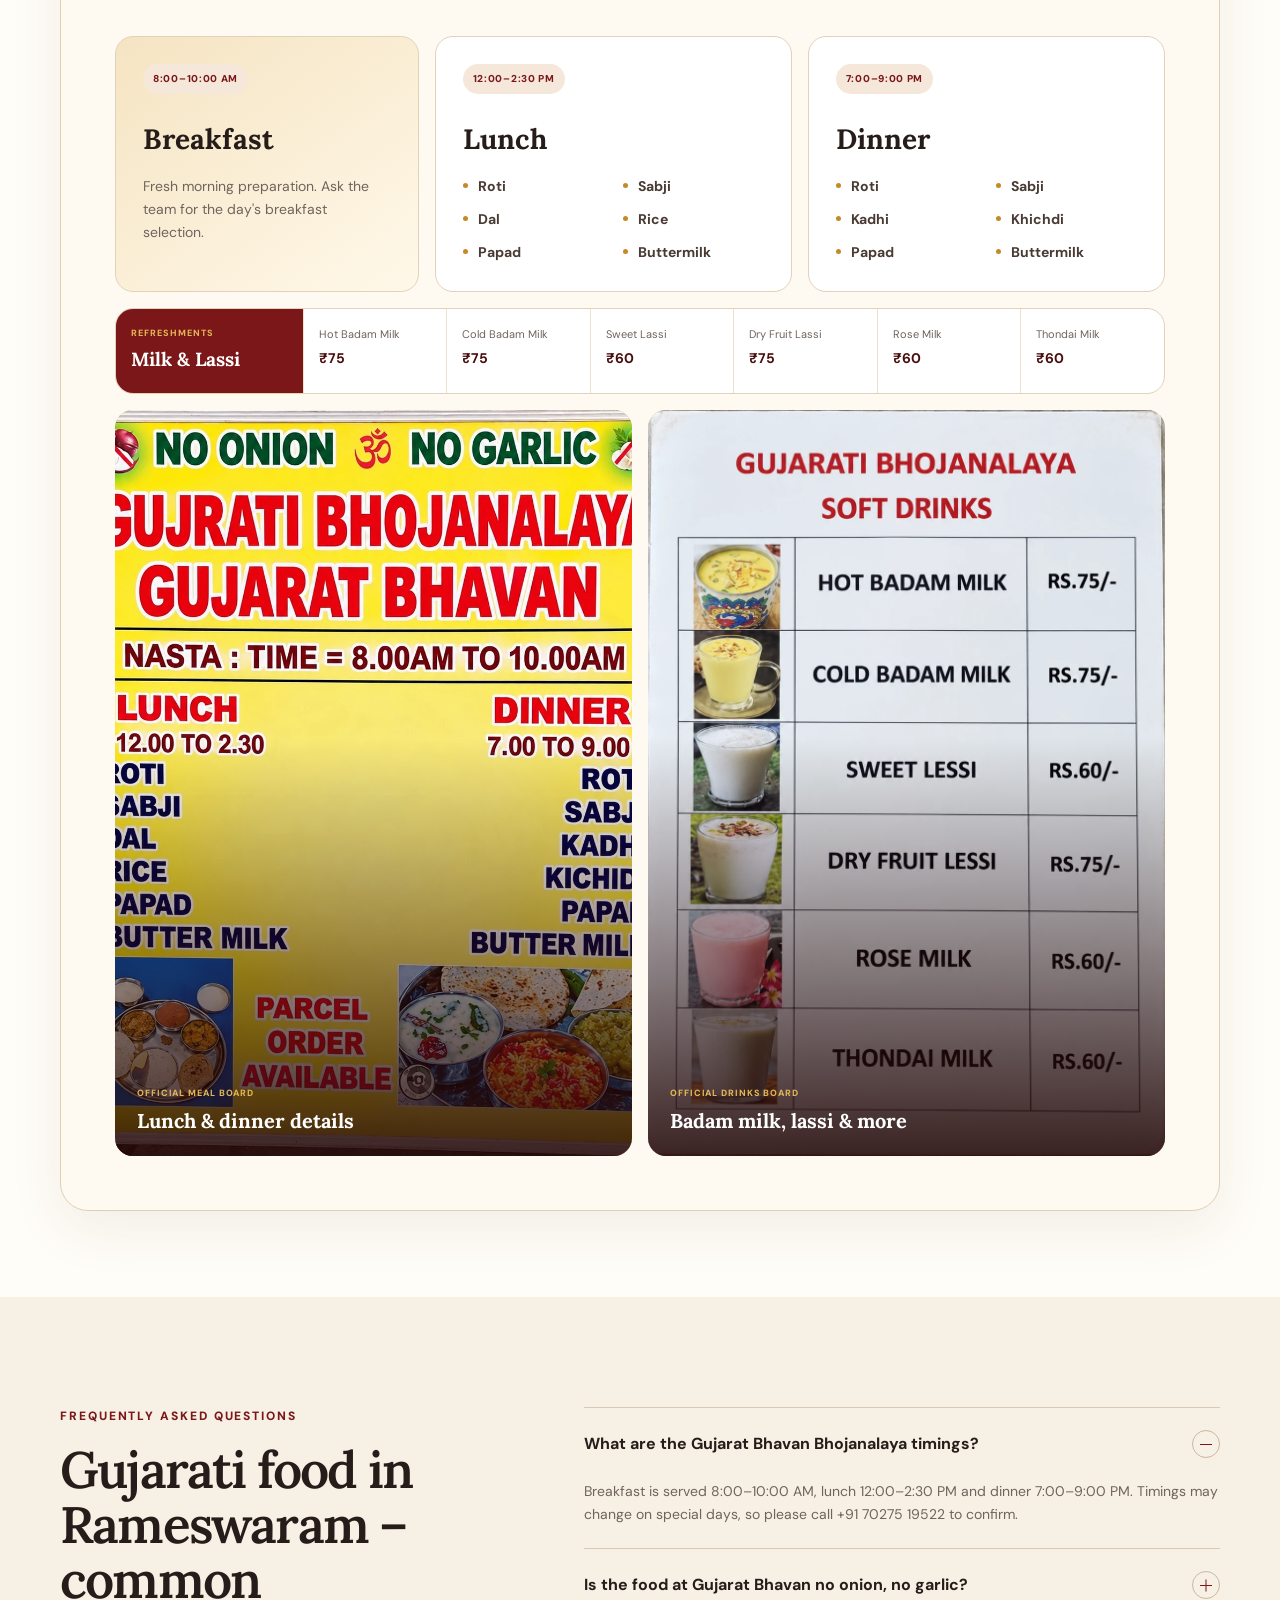
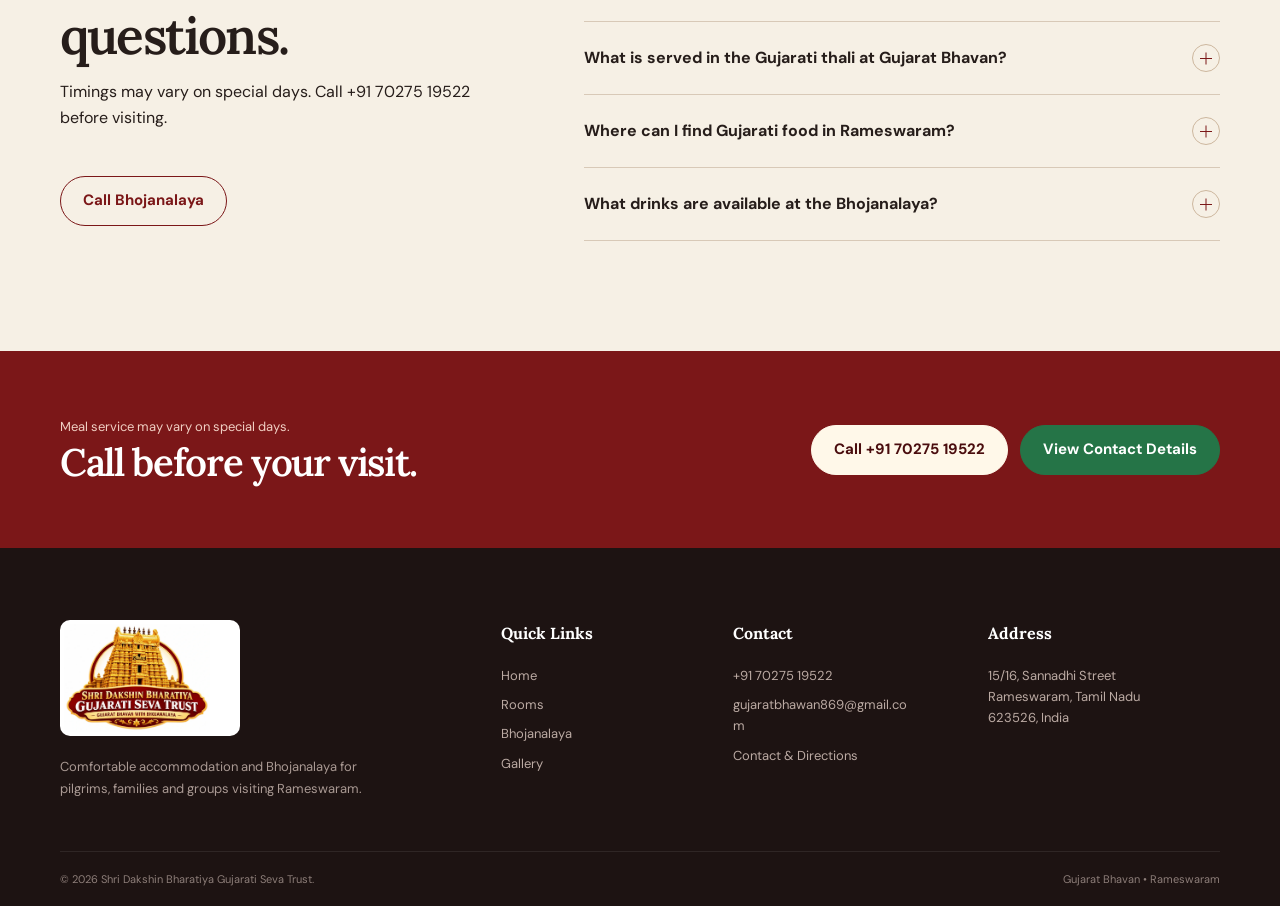
==== commit e2a7a557: "Fix gallery assets and consolidate contact number" ====
--- a/bhojanalaya.html
+++ b/bhojanalaya.html
@@ -41,19 +41,19 @@
   <link rel="preconnect" href="https://fonts.googleapis.com"><link rel="preconnect" href="https://fonts.gstatic.com" crossorigin><link href="https://fonts.googleapis.com/css2?family=DM+Sans:wght@400;500;600;700&family=Lora:wght@500;600;700&display=swap" rel="stylesheet">
   <link rel="stylesheet" href="styles.css"><script>document.documentElement.classList.add('js');</script>
   <script type="application/ld+json">
-  {"@context":"https://schema.org","@graph":[{"@type":["NGO","Organization"],"@id":"https://www.gujaratbhavandharmshala.in/#trust","name":"Shri Dakshin Bharatiya Gujarati Seva Trust","alternateName":"Dakshin Bharatiya Gujarati Seva Trust","url":"https://www.gujaratbhavandharmshala.in/","logo":{"@type":"ImageObject","url":"https://www.gujaratbhavandharmshala.in/assets/images/brand-logo.webp","width":177,"height":131},"email":"gujaratbhawan869@gmail.com","telephone":"+91-70275-19522","address":{"@type":"PostalAddress","streetAddress":"15/16, Sannadhi Street","addressLocality":"Rameswaram","addressRegion":"Tamil Nadu","postalCode":"623526","addressCountry":"IN"},"sameAs":["https://maps.app.goo.gl/mpGKnk4Ngvu2DnGs6"]},{"@type":"WebSite","@id":"https://www.gujaratbhavandharmshala.in/#website","url":"https://www.gujaratbhavandharmshala.in/","name":"Gujarat Bhavan Rameswaram","alternateName":["Gujarat Bhavan Dharmshala","Gujarat Bhavan Rameshwaram"],"inLanguage":"en-IN","publisher":{"@id":"https://www.gujaratbhavandharmshala.in/#trust"}},{"@type":["LodgingBusiness","Hostel"],"@id":"https://www.gujaratbhavandharmshala.in/#lodging","name":"Gujarat Bhavan Rameswaram","alternateName":["Gujarat Bhavan Dharmshala Rameswaram","Gujarat Bhavan Dharamshala Rameshwaram","Gujarati Bhavan Rameswaram","Gujarat Bhawan Rameswaram","Gujarati Dharamshala Rameswaram","ગુજરાત ભવન રામેશ્વરમ","गुजरात भवन रामेश्वरम"],"description":"Gujarati dharamshala in Rameswaram with AC and non-AC family, double, multi-bed and group rooms and a pure vegetarian no-onion, no-garlic Gujarati Bhojanalaya, on Sannadhi Street near Sri Ramanathaswamy Temple. Managed by Shri Dakshin Bharatiya Gujarati Seva Trust.","url":"https://www.gujaratbhavandharmshala.in/","telephone":"+91-70275-19522","email":"gujaratbhawan869@gmail.com","logo":"https://www.gujaratbhavandharmshala.in/assets/images/brand-logo.webp","image":["https://www.gujaratbhavandharmshala.in/assets/images/room-family.webp","https://www.gujaratbhavandharmshala.in/assets/images/room-triple.webp","https://www.gujaratbhavandharmshala.in/assets/images/room-double.webp","https://www.gujaratbhavandharmshala.in/assets/images/food/bhavan-exterior.webp","https://www.gujaratbhavandharmshala.in/assets/images/food/official-signboard.webp"],"priceRange":"₹","currenciesAccepted":"INR","address":{"@type":"PostalAddress","streetAddress":"15/16, Sannadhi Street","addressLocality":"Rameswaram","addressRegion":"Tamil Nadu","postalCode":"623526","addressCountry":"IN"},"geo":{"@type":"GeoCoordinates","latitude":9.28821,"longitude":79.3197},"hasMap":"https://maps.app.goo.gl/mpGKnk4Ngvu2DnGs6","areaServed":{"@type":"City","name":"Rameswaram"},"contactPoint":[{"@type":"ContactPoint","telephone":"+91-70275-19522","contactType":"reservations","areaServed":"IN","availableLanguage":["English","Hindi","Gujarati"]},{"@type":"ContactPoint","telephone":"+91-4573-221301","contactType":"customer service","areaServed":"IN"},{"@type":"ContactPoint","telephone":"+91-4573-221159","contactType":"Bhojanalaya enquiries","areaServed":"IN"}],"amenityFeature":[{"@type":"LocationFeatureSpecification","name":"Air-conditioned rooms","value":true},{"@type":"LocationFeatureSpecification","name":"Non-air-conditioned rooms","value":true},{"@type":"LocationFeatureSpecification","name":"Family rooms","value":true},{"@type":"LocationFeatureSpecification","name":"Group / dormitory-style rooms","value":true},{"@type":"LocationFeatureSpecification","name":"Pure vegetarian Bhojanalaya (no onion, no garlic)","value":true},{"@type":"LocationFeatureSpecification","name":"Walking distance to Ramanathaswamy Temple","value":true}],"audience":{"@type":"Audience","audienceType":"Pilgrims, families and yatra groups"},"parentOrganization":{"@id":"https://www.gujaratbhavandharmshala.in/#trust"},"containsPlace":{"@id":"https://www.gujaratbhavandharmshala.in/bhojanalaya.html#bhojanalaya"},"keywords":"Gujarat Bhavan Rameswaram, Gujarati dharamshala Rameswaram, dharmshala near Rameswaram temple, Gujarati bhojanalaya Rameswaram, no onion no garlic food Rameswaram, budget rooms near Ramanathaswamy Temple"},{"@type":"Restaurant","@id":"https://www.gujaratbhavandharmshala.in/bhojanalaya.html#bhojanalaya","name":"Gujarat Bhavan Bhojanalaya","alternateName":["Gujarati Bhojanalaya Rameswaram","Gujarat Bhavan Restaurant Rameswaram"],"description":"Pure vegetarian Gujarati Bhojanalaya in Rameswaram serving no-onion, no-garlic breakfast, Gujarati thali lunch and dinner near Ramanathaswamy Temple.","url":"https://www.gujaratbhavandharmshala.in/bhojanalaya.html","telephone":"+91-4573-221159","image":["https://www.gujaratbhavandharmshala.in/assets/images/food/gujarati-thali-generated.webp","https://www.gujaratbhavandharmshala.in/assets/images/food/bhojanalaya-menu-enhanced.webp"],"servesCuisine":["Gujarati","Indian Vegetarian","No onion no garlic (Satvik)"],"priceRange":"₹","acceptsReservations":false,"address":{"@type":"PostalAddress","streetAddress":"15/16, Sannadhi Street","addressLocality":"Rameswaram","addressRegion":"Tamil Nadu","postalCode":"623526","addressCountry":"IN"},"geo":{"@type":"GeoCoordinates","latitude":9.28821,"longitude":79.3197},"hasMap":"https://maps.app.goo.gl/mpGKnk4Ngvu2DnGs6","openingHoursSpecification":[{"@type":"OpeningHoursSpecification","dayOfWeek":["Monday","Tuesday","Wednesday","Thursday","Friday","Saturday","Sunday"],"opens":"08:00","closes":"10:00","name":"Breakfast"},{"@type":"OpeningHoursSpecification","dayOfWeek":["Monday","Tuesday","Wednesday","Thursday","Friday","Saturday","Sunday"],"opens":"12:00","closes":"14:30","name":"Lunch"},{"@type":"OpeningHoursSpecification","dayOfWeek":["Monday","Tuesday","Wednesday","Thursday","Friday","Saturday","Sunday"],"opens":"19:00","closes":"21:00","name":"Dinner"}],"hasMenu":{"@type":"Menu","name":"Gujarat Bhavan Bhojanalaya Menu","hasMenuSection":[{"@type":"MenuSection","name":"Lunch (12:00–2:30 PM)","hasMenuItem":[{"@type":"MenuItem","name":"Roti","suitableForDiet":"https://schema.org/VegetarianDiet"},{"@type":"MenuItem","name":"Sabji","suitableForDiet":"https://schema.org/VegetarianDiet"},{"@type":"MenuItem","name":"Dal","suitableForDiet":"https://schema.org/VegetarianDiet"},{"@type":"MenuItem","name":"Rice","suitableForDiet":"https://schema.org/VegetarianDiet"},{"@type":"MenuItem","name":"Papad","suitableForDiet":"https://schema.org/VegetarianDiet"},{"@type":"MenuItem","name":"Buttermilk","suitableForDiet":"https://schema.org/VegetarianDiet"}]},{"@type":"MenuSection","name":"Dinner (7:00–9:00 PM)","hasMenuItem":[{"@type":"MenuItem","name":"Roti","suitableForDiet":"https://schema.org/VegetarianDiet"},{"@type":"MenuItem","name":"Sabji","suitableForDiet":"https://schema.org/VegetarianDiet"},{"@type":"MenuItem","name":"Kadhi","suitableForDiet":"https://schema.org/VegetarianDiet"},{"@type":"MenuItem","name":"Khichdi","suitableForDiet":"https://schema.org/VegetarianDiet"},{"@type":"MenuItem","name":"Papad","suitableForDiet":"https://schema.org/VegetarianDiet"},{"@type":"MenuItem","name":"Buttermilk","suitableForDiet":"https://schema.org/VegetarianDiet"}]},{"@type":"MenuSection","name":"Milk & Lassi","hasMenuItem":[{"@type":"MenuItem","name":"Hot Badam Milk","offers":{"@type":"Offer","price":75,"priceCurrency":"INR"}},{"@type":"MenuItem","name":"Cold Badam Milk","offers":{"@type":"Offer","price":75,"priceCurrency":"INR"}},{"@type":"MenuItem","name":"Sweet Lassi","offers":{"@type":"Offer","price":60,"priceCurrency":"INR"}},{"@type":"MenuItem","name":"Dry Fruit Lassi","offers":{"@type":"Offer","price":75,"priceCurrency":"INR"}},{"@type":"MenuItem","name":"Rose Milk","offers":{"@type":"Offer","price":60,"priceCurrency":"INR"}},{"@type":"MenuItem","name":"Thondai Milk","offers":{"@type":"Offer","price":60,"priceCurrency":"INR"}}]}]},"parentOrganization":{"@id":"https://www.gujaratbhavandharmshala.in/#trust"},"containedInPlace":{"@id":"https://www.gujaratbhavandharmshala.in/#lodging"}},{"@type":"WebPage","@id":"https://www.gujaratbhavandharmshala.in/bhojanalaya.html#webpage","url":"https://www.gujaratbhavandharmshala.in/bhojanalaya.html","name":"Gujarati Thali in Rameswaram | Gujarat Bhavan Bhojanalaya","description":"Pure veg, no-onion, no-garlic Gujarati thali in Rameswaram at Gujarat Bhavan Bhojanalaya, near the temple. Breakfast 8–10, lunch 12–2:30, dinner 7–9. Menu & timings.","inLanguage":"en-IN","isPartOf":{"@id":"https://www.gujaratbhavandharmshala.in/#website"},"about":{"@id":"https://www.gujaratbhavandharmshala.in/#lodging"},"primaryImageOfPage":{"@type":"ImageObject","url":"https://www.gujaratbhavandharmshala.in/assets/images/food/gujarati-thali-generated.webp"},"breadcrumb":{"@id":"https://www.gujaratbhavandharmshala.in/bhojanalaya.html#breadcrumb"},"dateModified":"2026-10-23"},{"@type":"BreadcrumbList","@id":"https://www.gujaratbhavandharmshala.in/bhojanalaya.html#breadcrumb","itemListElement":[{"@type":"ListItem","position":1,"name":"Home","item":"https://www.gujaratbhavandharmshala.in/"},{"@type":"ListItem","position":2,"name":"Bhojanalaya","item":"https://www.gujaratbhavandharmshala.in/bhojanalaya.html"}]},{"@type":"FAQPage","@id":"https://www.gujaratbhavandharmshala.in/bhojanalaya.html#faq","mainEntity":[{"@type":"Question","name":"What are the Gujarat Bhavan Bhojanalaya timings?","acceptedAnswer":{"@type":"Answer","text":"Breakfast is served 8:00–10:00 AM, lunch 12:00–2:30 PM and dinner 7:00–9:00 PM. Timings may change on special days, so please call 04573 221 159 to confirm."}},{"@type":"Question","name":"Is the food at Gujarat Bhavan no onion, no garlic?","acceptedAnswer":{"@type":"Answer","text":"Yes. The Bhojanalaya serves pure vegetarian Gujarati food prepared without onion and garlic, suitable for pilgrims who prefer satvik meals."}},{"@type":"Question","name":"What is served in the Gujarati thali at Gujarat Bhavan?","acceptedAnswer":{"@type":"Answer","text":"Lunch includes roti, sabji, dal, rice, papad and buttermilk (chaas). Dinner includes roti, sabji, kadhi, khichdi, papad and buttermilk. The daily sabji may vary."}},{"@type":"Question","name":"Where can I find Gujarati food in Rameswaram?","acceptedAnswer":{"@type":"Answer","text":"Gujarat Bhavan Bhojanalaya at 15/16, Sannadhi Street, near Ramanathaswamy Temple, serves homely Gujarati vegetarian meals to guests and visitors. Phone: 04573 221 159."}},{"@type":"Question","name":"What drinks are available at the Bhojanalaya?","acceptedAnswer":{"@type":"Answer","text":"Hot and cold badam milk (₹75), sweet lassi (₹60), dry fruit lassi (₹75), rose milk (₹60) and thondai milk (₹60), as listed on the displayed board."}}]}]}
+  {"@context":"https://schema.org","@graph":[{"@type":["NGO","Organization"],"@id":"https://www.gujaratbhavandharmshala.in/#trust","name":"Shri Dakshin Bharatiya Gujarati Seva Trust","alternateName":"Dakshin Bharatiya Gujarati Seva Trust","url":"https://www.gujaratbhavandharmshala.in/","logo":{"@type":"ImageObject","url":"https://www.gujaratbhavandharmshala.in/assets/images/brand-logo.webp","width":177,"height":131},"email":"gujaratbhawan869@gmail.com","telephone":"+91-70275-19522","address":{"@type":"PostalAddress","streetAddress":"15/16, Sannadhi Street","addressLocality":"Rameswaram","addressRegion":"Tamil Nadu","postalCode":"623526","addressCountry":"IN"},"sameAs":["https://maps.app.goo.gl/mpGKnk4Ngvu2DnGs6"]},{"@type":"WebSite","@id":"https://www.gujaratbhavandharmshala.in/#website","url":"https://www.gujaratbhavandharmshala.in/","name":"Gujarat Bhavan Rameswaram","alternateName":["Gujarat Bhavan Dharmshala","Gujarat Bhavan Rameshwaram"],"inLanguage":"en-IN","publisher":{"@id":"https://www.gujaratbhavandharmshala.in/#trust"}},{"@type":["LodgingBusiness","Hostel"],"@id":"https://www.gujaratbhavandharmshala.in/#lodging","name":"Gujarat Bhavan Rameswaram","alternateName":["Gujarat Bhavan Dharmshala Rameswaram","Gujarat Bhavan Dharamshala Rameshwaram","Gujarati Bhavan Rameswaram","Gujarat Bhawan Rameswaram","Gujarati Dharamshala Rameswaram","ગુજરાત ભવન રામેશ્વરમ","गुजरात भवन रामेश्वरम"],"description":"Gujarati dharamshala in Rameswaram with AC and non-AC family, double, multi-bed and group rooms and a pure vegetarian no-onion, no-garlic Gujarati Bhojanalaya, on Sannadhi Street near Sri Ramanathaswamy Temple. Managed by Shri Dakshin Bharatiya Gujarati Seva Trust.","url":"https://www.gujaratbhavandharmshala.in/","telephone":"+91-70275-19522","email":"gujaratbhawan869@gmail.com","logo":"https://www.gujaratbhavandharmshala.in/assets/images/brand-logo.webp","image":["https://www.gujaratbhavandharmshala.in/assets/images/room-family.webp","https://www.gujaratbhavandharmshala.in/assets/images/room-triple.webp","https://www.gujaratbhavandharmshala.in/assets/images/room-double.webp","https://www.gujaratbhavandharmshala.in/assets/images/food/bhavan-exterior.webp","https://www.gujaratbhavandharmshala.in/assets/images/food/official-signboard.webp"],"priceRange":"₹","currenciesAccepted":"INR","address":{"@type":"PostalAddress","streetAddress":"15/16, Sannadhi Street","addressLocality":"Rameswaram","addressRegion":"Tamil Nadu","postalCode":"623526","addressCountry":"IN"},"geo":{"@type":"GeoCoordinates","latitude":9.28821,"longitude":79.3197},"hasMap":"https://maps.app.goo.gl/mpGKnk4Ngvu2DnGs6","areaServed":{"@type":"City","name":"Rameswaram"},"contactPoint":[{"@type":"ContactPoint","telephone":"+91-70275-19522","contactType":"reservations","areaServed":"IN","availableLanguage":["English","Hindi","Gujarati"]},{"@type":"ContactPoint","telephone":"+91-70275-19522","contactType":"customer service","areaServed":"IN"},{"@type":"ContactPoint","telephone":"+91-70275-19522","contactType":"Bhojanalaya enquiries","areaServed":"IN"}],"amenityFeature":[{"@type":"LocationFeatureSpecification","name":"Air-conditioned rooms","value":true},{"@type":"LocationFeatureSpecification","name":"Non-air-conditioned rooms","value":true},{"@type":"LocationFeatureSpecification","name":"Family rooms","value":true},{"@type":"LocationFeatureSpecification","name":"Group / dormitory-style rooms","value":true},{"@type":"LocationFeatureSpecification","name":"Pure vegetarian Bhojanalaya (no onion, no garlic)","value":true},{"@type":"LocationFeatureSpecification","name":"Walking distance to Ramanathaswamy Temple","value":true}],"audience":{"@type":"Audience","audienceType":"Pilgrims, families and yatra groups"},"parentOrganization":{"@id":"https://www.gujaratbhavandharmshala.in/#trust"},"containsPlace":{"@id":"https://www.gujaratbhavandharmshala.in/bhojanalaya.html#bhojanalaya"},"keywords":"Gujarat Bhavan Rameswaram, Gujarati dharamshala Rameswaram, dharmshala near Rameswaram temple, Gujarati bhojanalaya Rameswaram, no onion no garlic food Rameswaram, budget rooms near Ramanathaswamy Temple"},{"@type":"Restaurant","@id":"https://www.gujaratbhavandharmshala.in/bhojanalaya.html#bhojanalaya","name":"Gujarat Bhavan Bhojanalaya","alternateName":["Gujarati Bhojanalaya Rameswaram","Gujarat Bhavan Restaurant Rameswaram"],"description":"Pure vegetarian Gujarati Bhojanalaya in Rameswaram serving no-onion, no-garlic breakfast, Gujarati thali lunch and dinner near Ramanathaswamy Temple.","url":"https://www.gujaratbhavandharmshala.in/bhojanalaya.html","telephone":"+91-70275-19522","image":["https://www.gujaratbhavandharmshala.in/assets/images/food/gujarati-thali-generated.webp","https://www.gujaratbhavandharmshala.in/assets/images/food/bhojanalaya-menu-enhanced.webp"],"servesCuisine":["Gujarati","Indian Vegetarian","No onion no garlic (Satvik)"],"priceRange":"₹","acceptsReservations":false,"address":{"@type":"PostalAddress","streetAddress":"15/16, Sannadhi Street","addressLocality":"Rameswaram","addressRegion":"Tamil Nadu","postalCode":"623526","addressCountry":"IN"},"geo":{"@type":"GeoCoordinates","latitude":9.28821,"longitude":79.3197},"hasMap":"https://maps.app.goo.gl/mpGKnk4Ngvu2DnGs6","openingHoursSpecification":[{"@type":"OpeningHoursSpecification","dayOfWeek":["Monday","Tuesday","Wednesday","Thursday","Friday","Saturday","Sunday"],"opens":"08:00","closes":"10:00","name":"Breakfast"},{"@type":"OpeningHoursSpecification","dayOfWeek":["Monday","Tuesday","Wednesday","Thursday","Friday","Saturday","Sunday"],"opens":"12:00","closes":"14:30","name":"Lunch"},{"@type":"OpeningHoursSpecification","dayOfWeek":["Monday","Tuesday","Wednesday","Thursday","Friday","Saturday","Sunday"],"opens":"19:00","closes":"21:00","name":"Dinner"}],"hasMenu":{"@type":"Menu","name":"Gujarat Bhavan Bhojanalaya Menu","hasMenuSection":[{"@type":"MenuSection","name":"Lunch (12:00–2:30 PM)","hasMenuItem":[{"@type":"MenuItem","name":"Roti","suitableForDiet":"https://schema.org/VegetarianDiet"},{"@type":"MenuItem","name":"Sabji","suitableForDiet":"https://schema.org/VegetarianDiet"},{"@type":"MenuItem","name":"Dal","suitableForDiet":"https://schema.org/VegetarianDiet"},{"@type":"MenuItem","name":"Rice","suitableForDiet":"https://schema.org/VegetarianDiet"},{"@type":"MenuItem","name":"Papad","suitableForDiet":"https://schema.org/VegetarianDiet"},{"@type":"MenuItem","name":"Buttermilk","suitableForDiet":"https://schema.org/VegetarianDiet"}]},{"@type":"MenuSection","name":"Dinner (7:00–9:00 PM)","hasMenuItem":[{"@type":"MenuItem","name":"Roti","suitableForDiet":"https://schema.org/VegetarianDiet"},{"@type":"MenuItem","name":"Sabji","suitableForDiet":"https://schema.org/VegetarianDiet"},{"@type":"MenuItem","name":"Kadhi","suitableForDiet":"https://schema.org/VegetarianDiet"},{"@type":"MenuItem","name":"Khichdi","suitableForDiet":"https://schema.org/VegetarianDiet"},{"@type":"MenuItem","name":"Papad","suitableForDiet":"https://schema.org/VegetarianDiet"},{"@type":"MenuItem","name":"Buttermilk","suitableForDiet":"https://schema.org/VegetarianDiet"}]},{"@type":"MenuSection","name":"Milk & Lassi","hasMenuItem":[{"@type":"MenuItem","name":"Hot Badam Milk","offers":{"@type":"Offer","price":75,"priceCurrency":"INR"}},{"@type":"MenuItem","name":"Cold Badam Milk","offers":{"@type":"Offer","price":75,"priceCurrency":"INR"}},{"@type":"MenuItem","name":"Sweet Lassi","offers":{"@type":"Offer","price":60,"priceCurrency":"INR"}},{"@type":"MenuItem","name":"Dry Fruit Lassi","offers":{"@type":"Offer","price":75,"priceCurrency":"INR"}},{"@type":"MenuItem","name":"Rose Milk","offers":{"@type":"Offer","price":60,"priceCurrency":"INR"}},{"@type":"MenuItem","name":"Thondai Milk","offers":{"@type":"Offer","price":60,"priceCurrency":"INR"}}]}]},"parentOrganization":{"@id":"https://www.gujaratbhavandharmshala.in/#trust"},"containedInPlace":{"@id":"https://www.gujaratbhavandharmshala.in/#lodging"}},{"@type":"WebPage","@id":"https://www.gujaratbhavandharmshala.in/bhojanalaya.html#webpage","url":"https://www.gujaratbhavandharmshala.in/bhojanalaya.html","name":"Gujarati Thali in Rameswaram | Gujarat Bhavan Bhojanalaya","description":"Pure veg, no-onion, no-garlic Gujarati thali in Rameswaram at Gujarat Bhavan Bhojanalaya, near the temple. Breakfast 8–10, lunch 12–2:30, dinner 7–9. Menu & timings.","inLanguage":"en-IN","isPartOf":{"@id":"https://www.gujaratbhavandharmshala.in/#website"},"about":{"@id":"https://www.gujaratbhavandharmshala.in/#lodging"},"primaryImageOfPage":{"@type":"ImageObject","url":"https://www.gujaratbhavandharmshala.in/assets/images/food/gujarati-thali-generated.webp"},"breadcrumb":{"@id":"https://www.gujaratbhavandharmshala.in/bhojanalaya.html#breadcrumb"},"dateModified":"2026-10-29"},{"@type":"BreadcrumbList","@id":"https://www.gujaratbhavandharmshala.in/bhojanalaya.html#breadcrumb","itemListElement":[{"@type":"ListItem","position":1,"name":"Home","item":"https://www.gujaratbhavandharmshala.in/"},{"@type":"ListItem","position":2,"name":"Bhojanalaya","item":"https://www.gujaratbhavandharmshala.in/bhojanalaya.html"}]},{"@type":"FAQPage","@id":"https://www.gujaratbhavandharmshala.in/bhojanalaya.html#faq","mainEntity":[{"@type":"Question","name":"What are the Gujarat Bhavan Bhojanalaya timings?","acceptedAnswer":{"@type":"Answer","text":"Breakfast is served 8:00–10:00 AM, lunch 12:00–2:30 PM and dinner 7:00–9:00 PM. Timings may change on special days, so please call +91 70275 19522 to confirm."}},{"@type":"Question","name":"Is the food at Gujarat Bhavan no onion, no garlic?","acceptedAnswer":{"@type":"Answer","text":"Yes. The Bhojanalaya serves pure vegetarian Gujarati food prepared without onion and garlic, suitable for pilgrims who prefer satvik meals."}},{"@type":"Question","name":"What is served in the Gujarati thali at Gujarat Bhavan?","acceptedAnswer":{"@type":"Answer","text":"Lunch includes roti, sabji, dal, rice, papad and buttermilk (chaas). Dinner includes roti, sabji, kadhi, khichdi, papad and buttermilk. The daily sabji may vary."}},{"@type":"Question","name":"Where can I find Gujarati food in Rameswaram?","acceptedAnswer":{"@type":"Answer","text":"Gujarat Bhavan Bhojanalaya at 15/16, Sannadhi Street, near Ramanathaswamy Temple, serves homely Gujarati vegetarian meals to guests and visitors. Phone: +91 70275 19522."}},{"@type":"Question","name":"What drinks are available at the Bhojanalaya?","acceptedAnswer":{"@type":"Answer","text":"Hot and cold badam milk (₹75), sweet lassi (₹60), dry fruit lassi (₹75), rose milk (₹60) and thondai milk (₹60), as listed on the displayed board."}}]}]}
   </script>
 </head>
 <body class="inner-page">
   <a class="skip-link" href="#main-content">Skip to main content</a>
-  <div class="topbar"><div class="container topbar__inner"><p>Shri Rameswaram mein aapka swagat hai <span>•</span> A welcoming stay for pilgrims and families</p><a href="tel:+914573221159">04573 221 159</a></div></div>
+  <div class="topbar"><div class="container topbar__inner"><p>Shri Rameswaram mein aapka swagat hai <span>•</span> A welcoming stay for pilgrims and families</p><a href="tel:+917027519522">+91 70275 19522</a></div></div>
   <header class="site-header" id="site-header"><div class="container header__inner"><a class="brand" href="/" aria-label="Gujarat Bhavan home"><span class="brand__mark"><img src="assets/images/brand-mark-220.webp" alt="" width="220" height="166"></span><span class="brand__copy"><strong>Gujarat Bhavan</strong><small>Rameswaram</small></span></a><button class="nav-toggle" type="button" aria-expanded="false" aria-controls="primary-navigation" aria-label="Open navigation"><span></span><span></span><span></span></button><nav class="primary-nav" id="primary-navigation" aria-label="Primary navigation"><a href="/">Home</a><a href="rooms.html">Rooms</a><a href="bhojanalaya.html" aria-current="page">Bhojanalaya</a><a href="gallery.html">Gallery</a><a href="contact.html">Contact</a><a class="button button--small" href="tel:+917027519522">Call for Rooms</a></nav></div></header>
 
   <main id="main-content">
-    <section class="page-hero page-hero--food"><div class="container page-hero__grid"><div class="page-hero__content reveal"><h1><span class="eyebrow h1-kicker">Gujarati Bhojanalaya, Rameswaram</span>Gujarati food with the comfort of home.</h1><p>Pure vegetarian Gujarati thali without onion and garlic, near Ramanathaswamy Temple — breakfast, lunch and dinner for guests and visitors.</p><div class="hero__actions"><a class="button" href="tel:+914573221159">Call Bhojanalaya</a><a class="button button--ghost" href="#menu">View Menu</a></div></div><figure class="page-hero__media reveal reveal--delay"><img src="assets/images/food/gujarati-thali-generated.webp" alt="Gujarati vegetarian thali" width="1536" height="1024" fetchpriority="high"></figure></div></section>
+    <section class="page-hero page-hero--food"><div class="container page-hero__grid"><div class="page-hero__content reveal"><h1><span class="eyebrow h1-kicker">Gujarati Bhojanalaya, Rameswaram</span>Gujarati food with the comfort of home.</h1><p>Pure vegetarian Gujarati thali without onion and garlic, near Ramanathaswamy Temple — breakfast, lunch and dinner for guests and visitors.</p><div class="hero__actions"><a class="button" href="tel:+917027519522">Call Bhojanalaya</a><a class="button button--ghost" href="#menu">View Menu</a></div></div><figure class="page-hero__media reveal reveal--delay"><img src="assets/images/food/gujarati-thali-generated.webp" alt="Gujarati vegetarian thali" width="1536" height="1024" fetchpriority="high"></figure></div></section>
 
     <section class="bhojanalaya section" id="menu"><div class="container">
-      <div class="bhojanalaya__card reveal"><div class="bhojanalaya__pattern" aria-hidden="true"></div><figure class="bhojanalaya__hero-photo"><img src="assets/images/food/gujarati-thali-generated.webp" alt="Gujarati vegetarian thali with roti, sabji, dal, rice, papad and buttermilk" width="1536" height="1024" loading="lazy"><figcaption><strong>Simple vegetarian thali</strong><span>Serving visual • actual presentation may vary</span></figcaption></figure><div class="bhojanalaya__content"><p class="eyebrow">Gujarat Bhavan Bhojanalaya</p><h2>Fresh Gujarati meals, served with simplicity.</h2><p>The Bhojanalaya serves no-onion, no-garlic vegetarian food for guests and visitors. Meals are prepared in a straightforward, homely style for pilgrims and families.</p><div class="meal-schedule"><div><small>Breakfast</small><strong>8:00–10:00 AM</strong></div><div><small>Lunch</small><strong>12:00–2:30 PM</strong></div><div><small>Dinner</small><strong>7:00–9:00 PM</strong></div></div><div class="bhojanalaya__actions"><a class="button button--cream" href="tel:+914573221159">Call Bhojanalaya</a><span>Please confirm timings and availability before visiting.</span></div></div></div>
+      <div class="bhojanalaya__card reveal"><div class="bhojanalaya__pattern" aria-hidden="true"></div><figure class="bhojanalaya__hero-photo"><img src="assets/images/food/gujarati-thali-generated.webp" alt="Gujarati vegetarian thali with roti, sabji, dal, rice, papad and buttermilk" width="1536" height="1024" loading="lazy"><figcaption><strong>Simple vegetarian thali</strong><span>Serving visual • actual presentation may vary</span></figcaption></figure><div class="bhojanalaya__content"><p class="eyebrow">Gujarat Bhavan Bhojanalaya</p><h2>Fresh Gujarati meals, served with simplicity.</h2><p>The Bhojanalaya serves no-onion, no-garlic vegetarian food for guests and visitors. Meals are prepared in a straightforward, homely style for pilgrims and families.</p><div class="meal-schedule"><div><small>Breakfast</small><strong>8:00–10:00 AM</strong></div><div><small>Lunch</small><strong>12:00–2:30 PM</strong></div><div><small>Dinner</small><strong>7:00–9:00 PM</strong></div></div><div class="bhojanalaya__actions"><a class="button button--cream" href="tel:+917027519522">Call Bhojanalaya</a><span>Please confirm timings and availability before visiting.</span></div></div></div>
 
       <div class="food-menu reveal"><div class="food-menu__heading"><div><p class="eyebrow">The Bhojanalaya Menu</p><h3>Comforting meals, clearly listed.</h3></div><p>Menu details are based on the displayed boards. Breakfast selection and daily sabji may vary.</p></div><div class="food-menu__grid"><article class="food-menu__card food-menu__card--breakfast"><span class="food-menu__time">8:00–10:00 AM</span><h4>Breakfast</h4><p>Fresh morning preparation. Ask the team for the day's breakfast selection.</p></article><article class="food-menu__card"><span class="food-menu__time">12:00–2:30 PM</span><h4>Lunch</h4><ul><li>Roti</li><li>Sabji</li><li>Dal</li><li>Rice</li><li>Papad</li><li>Buttermilk</li></ul></article><article class="food-menu__card"><span class="food-menu__time">7:00–9:00 PM</span><h4>Dinner</h4><ul><li>Roti</li><li>Sabji</li><li>Kadhi</li><li>Khichdi</li><li>Papad</li><li>Buttermilk</li></ul></article></div>
         <div class="drinks-menu"><div class="drinks-menu__intro"><span>Refreshments</span><strong>Milk & Lassi</strong></div><div><span>Hot Badam Milk</span><strong>₹75</strong></div><div><span>Cold Badam Milk</span><strong>₹75</strong></div><div><span>Sweet Lassi</span><strong>₹60</strong></div><div><span>Dry Fruit Lassi</span><strong>₹75</strong></div><div><span>Rose Milk</span><strong>₹60</strong></div><div><span>Thondai Milk</span><strong>₹60</strong></div></div>
@@ -66,23 +66,23 @@
         <div class="section-heading reveal">
           <p class="eyebrow">Frequently Asked Questions</p>
           <h2>Gujarati food in Rameswaram – common questions.</h2>
-          <p>Timings may vary on special days. Call 04573 221 159 before visiting.</p>
-          <a class="button button--outline" href="tel:+914573221159">Call Bhojanalaya</a>
+          <p>Timings may vary on special days. Call +91 70275 19522 before visiting.</p>
+          <a class="button button--outline" href="tel:+917027519522">Call Bhojanalaya</a>
         </div>
         <div class="accordion reveal reveal--delay">
-            <article class="accordion__item is-open"><button type="button" aria-expanded="true" aria-controls="food-faq-1"><span>What are the Gujarat Bhavan Bhojanalaya timings?</span><span class="accordion__plus" aria-hidden="true"></span></button><div class="accordion__panel" id="food-faq-1" aria-hidden="false"><p>Breakfast is served 8:00–10:00 AM, lunch 12:00–2:30 PM and dinner 7:00–9:00 PM. Timings may change on special days, so please call 04573 221 159 to confirm.</p></div></article>
+            <article class="accordion__item is-open"><button type="button" aria-expanded="true" aria-controls="food-faq-1"><span>What are the Gujarat Bhavan Bhojanalaya timings?</span><span class="accordion__plus" aria-hidden="true"></span></button><div class="accordion__panel" id="food-faq-1" aria-hidden="false"><p>Breakfast is served 8:00–10:00 AM, lunch 12:00–2:30 PM and dinner 7:00–9:00 PM. Timings may change on special days, so please call +91 70275 19522 to confirm.</p></div></article>
             <article class="accordion__item"><button type="button" aria-expanded="false" aria-controls="food-faq-2"><span>Is the food at Gujarat Bhavan no onion, no garlic?</span><span class="accordion__plus" aria-hidden="true"></span></button><div class="accordion__panel" id="food-faq-2" aria-hidden="true"><p>Yes. The Bhojanalaya serves pure vegetarian Gujarati food prepared without onion and garlic, suitable for pilgrims who prefer satvik meals.</p></div></article>
             <article class="accordion__item"><button type="button" aria-expanded="false" aria-controls="food-faq-3"><span>What is served in the Gujarati thali at Gujarat Bhavan?</span><span class="accordion__plus" aria-hidden="true"></span></button><div class="accordion__panel" id="food-faq-3" aria-hidden="true"><p>Lunch includes roti, sabji, dal, rice, papad and buttermilk (chaas). Dinner includes roti, sabji, kadhi, khichdi, papad and buttermilk. The daily sabji may vary.</p></div></article>
-            <article class="accordion__item"><button type="button" aria-expanded="false" aria-controls="food-faq-4"><span>Where can I find Gujarati food in Rameswaram?</span><span class="accordion__plus" aria-hidden="true"></span></button><div class="accordion__panel" id="food-faq-4" aria-hidden="true"><p>Gujarat Bhavan Bhojanalaya at 15/16, Sannadhi Street, near Ramanathaswamy Temple, serves homely Gujarati vegetarian meals to guests and visitors. Phone: 04573 221 159.</p></div></article>
+            <article class="accordion__item"><button type="button" aria-expanded="false" aria-controls="food-faq-4"><span>Where can I find Gujarati food in Rameswaram?</span><span class="accordion__plus" aria-hidden="true"></span></button><div class="accordion__panel" id="food-faq-4" aria-hidden="true"><p>Gujarat Bhavan Bhojanalaya at 15/16, Sannadhi Street, near Ramanathaswamy Temple, serves homely Gujarati vegetarian meals to guests and visitors. Phone: +91 70275 19522.</p></div></article>
             <article class="accordion__item"><button type="button" aria-expanded="false" aria-controls="food-faq-5"><span>What drinks are available at the Bhojanalaya?</span><span class="accordion__plus" aria-hidden="true"></span></button><div class="accordion__panel" id="food-faq-5" aria-hidden="true"><p>Hot and cold badam milk (₹75), sweet lassi (₹60), dry fruit lassi (₹75), rose milk (₹60) and thondai milk (₹60), as listed on the displayed board.</p></div></article>
         </div>
       </div>
     </section>
 
-    <section class="closing-cta"><div class="container closing-cta__inner reveal"><div><p>Meal service may vary on special days.</p><h2>Call before your visit.</h2></div><div class="closing-cta__actions"><a class="button button--cream" href="tel:+914573221159">Call 04573 221 159</a><a class="button button--whatsapp" href="contact.html">View Contact Details</a></div></div></section>
+    <section class="closing-cta"><div class="container closing-cta__inner reveal"><div><p>Meal service may vary on special days.</p><h2>Call before your visit.</h2></div><div class="closing-cta__actions"><a class="button button--cream" href="tel:+917027519522">Call +91 70275 19522</a><a class="button button--whatsapp" href="contact.html">View Contact Details</a></div></div></section>
   </main>
 
-  <footer class="site-footer"><div class="container footer__grid"><div class="footer__brand"><img src="assets/images/brand-logo.webp" alt="Gujarat Bhavan logo" width="177" height="131" loading="lazy"><p>Comfortable accommodation and Bhojanalaya for pilgrims, families and groups visiting Rameswaram.</p></div><div><h2>Quick Links</h2><a href="/">Home</a><a href="rooms.html">Rooms</a><a href="bhojanalaya.html">Bhojanalaya</a><a href="gallery.html">Gallery</a></div><div><h2>Contact</h2><a href="tel:+917027519522">+91 70275 19522</a><a href="mailto:gujaratbhawan869@gmail.com">gujaratbhawan869@gmail.com</a><a href="tel:+914573221301">Rooms: 04573 221 301</a><a href="tel:+914573221159">Bhojanalaya: 04573 221 159</a><a href="contact.html">Contact & Directions</a></div><div><h2>Address</h2><address>15/16, Sannadhi Street<br>Rameswaram, Tamil Nadu<br>623526, India</address></div></div><div class="container footer__bottom"><p>© <span id="year">2026</span> Shri Dakshin Bharatiya Gujarati Seva Trust.</p><p>Gujarat Bhavan • Rameswaram</p></div></footer>
+  <footer class="site-footer"><div class="container footer__grid"><div class="footer__brand"><img src="assets/images/brand-logo.webp" alt="Gujarat Bhavan logo" width="177" height="131" loading="lazy"><p>Comfortable accommodation and Bhojanalaya for pilgrims, families and groups visiting Rameswaram.</p></div><div><h2>Quick Links</h2><a href="/">Home</a><a href="rooms.html">Rooms</a><a href="bhojanalaya.html">Bhojanalaya</a><a href="gallery.html">Gallery</a></div><div><h2>Contact</h2><a href="tel:+917027519522">+91 70275 19522</a><a href="mailto:gujaratbhawan869@gmail.com">gujaratbhawan869@gmail.com</a><a href="contact.html">Contact & Directions</a></div><div><h2>Address</h2><address>15/16, Sannadhi Street<br>Rameswaram, Tamil Nadu<br>623526, India</address></div></div><div class="container footer__bottom"><p>© <span id="year">2026</span> Shri Dakshin Bharatiya Gujarati Seva Trust.</p><p>Gujarat Bhavan • Rameswaram</p></div></footer>
   <div class="mobile-actions" aria-label="Quick contact actions"><a href="tel:+917027519522">Call</a><a href="https://wa.me/917027519522" target="_blank" rel="noopener">WhatsApp</a></div>
   <dialog class="lightbox" id="lightbox"><button type="button" class="lightbox__close" aria-label="Close image viewer">×</button><img alt=""></dialog>
   <script src="script.js"></script>
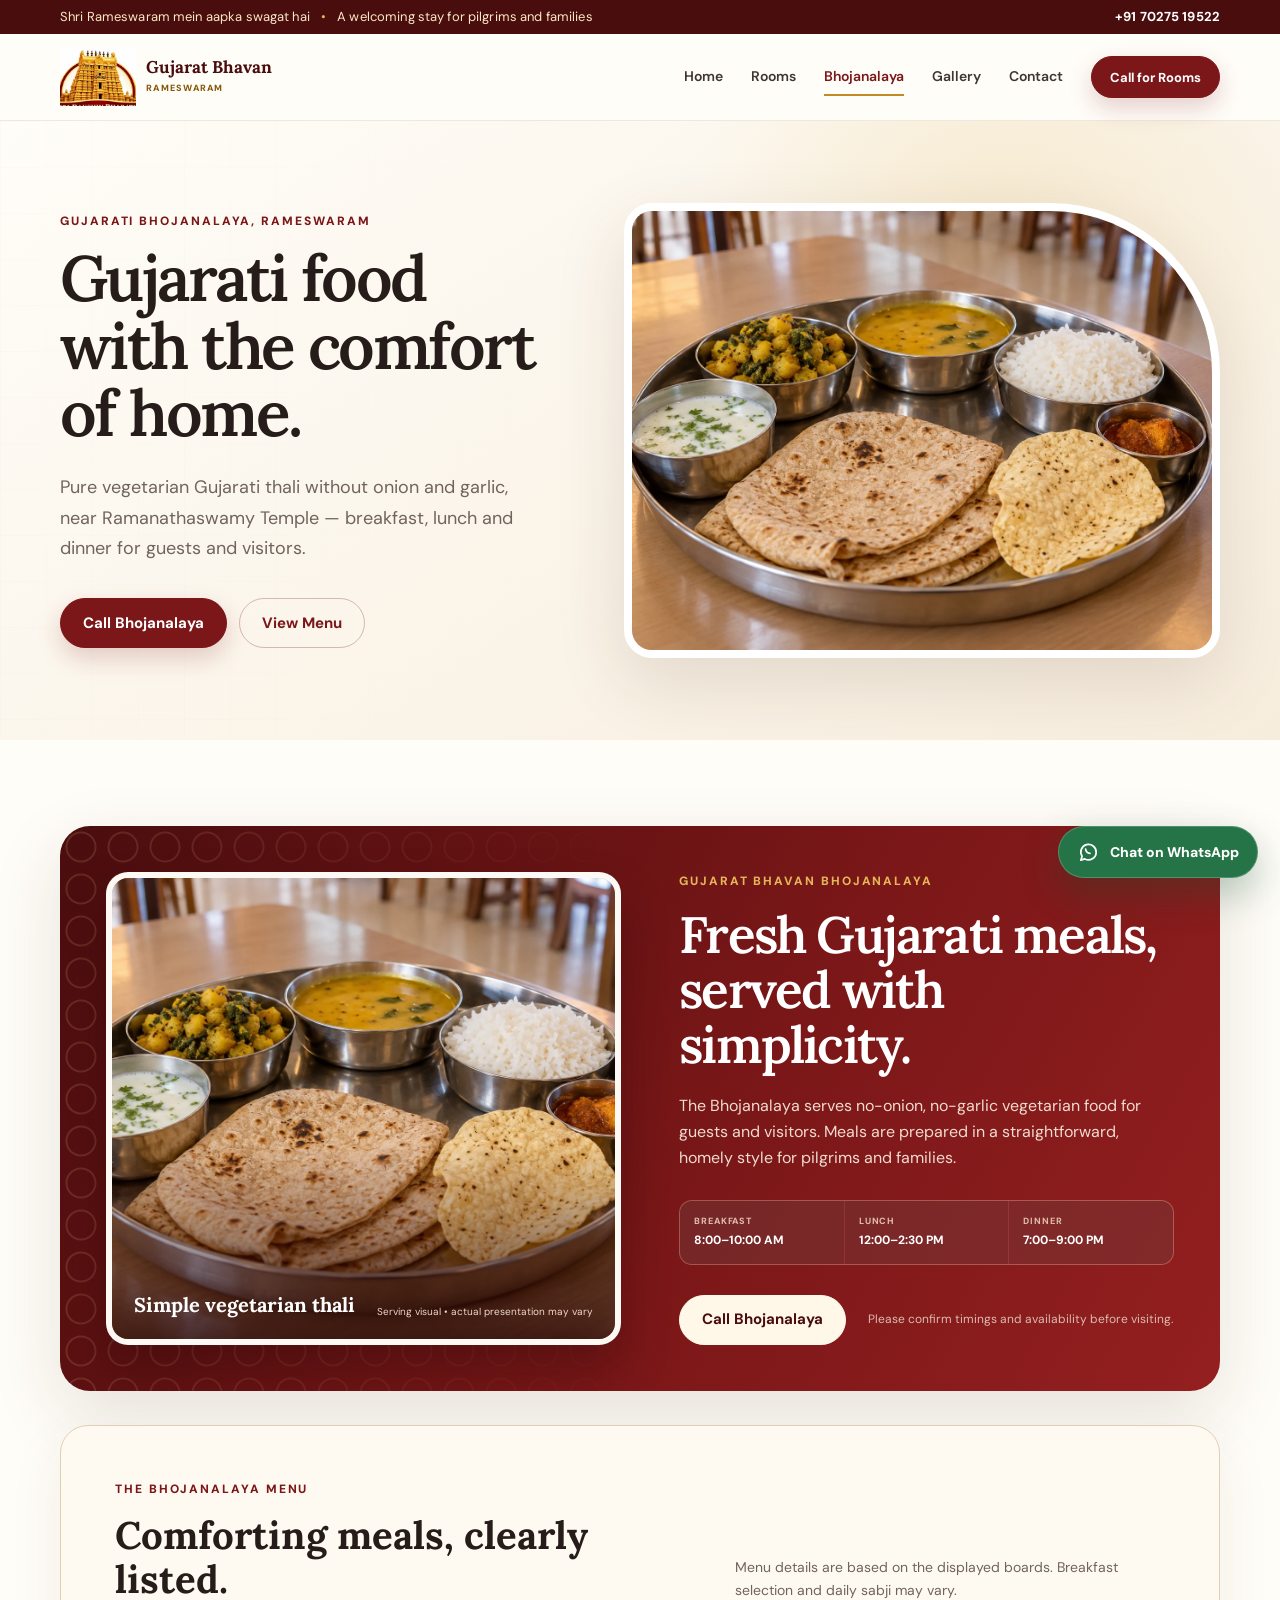
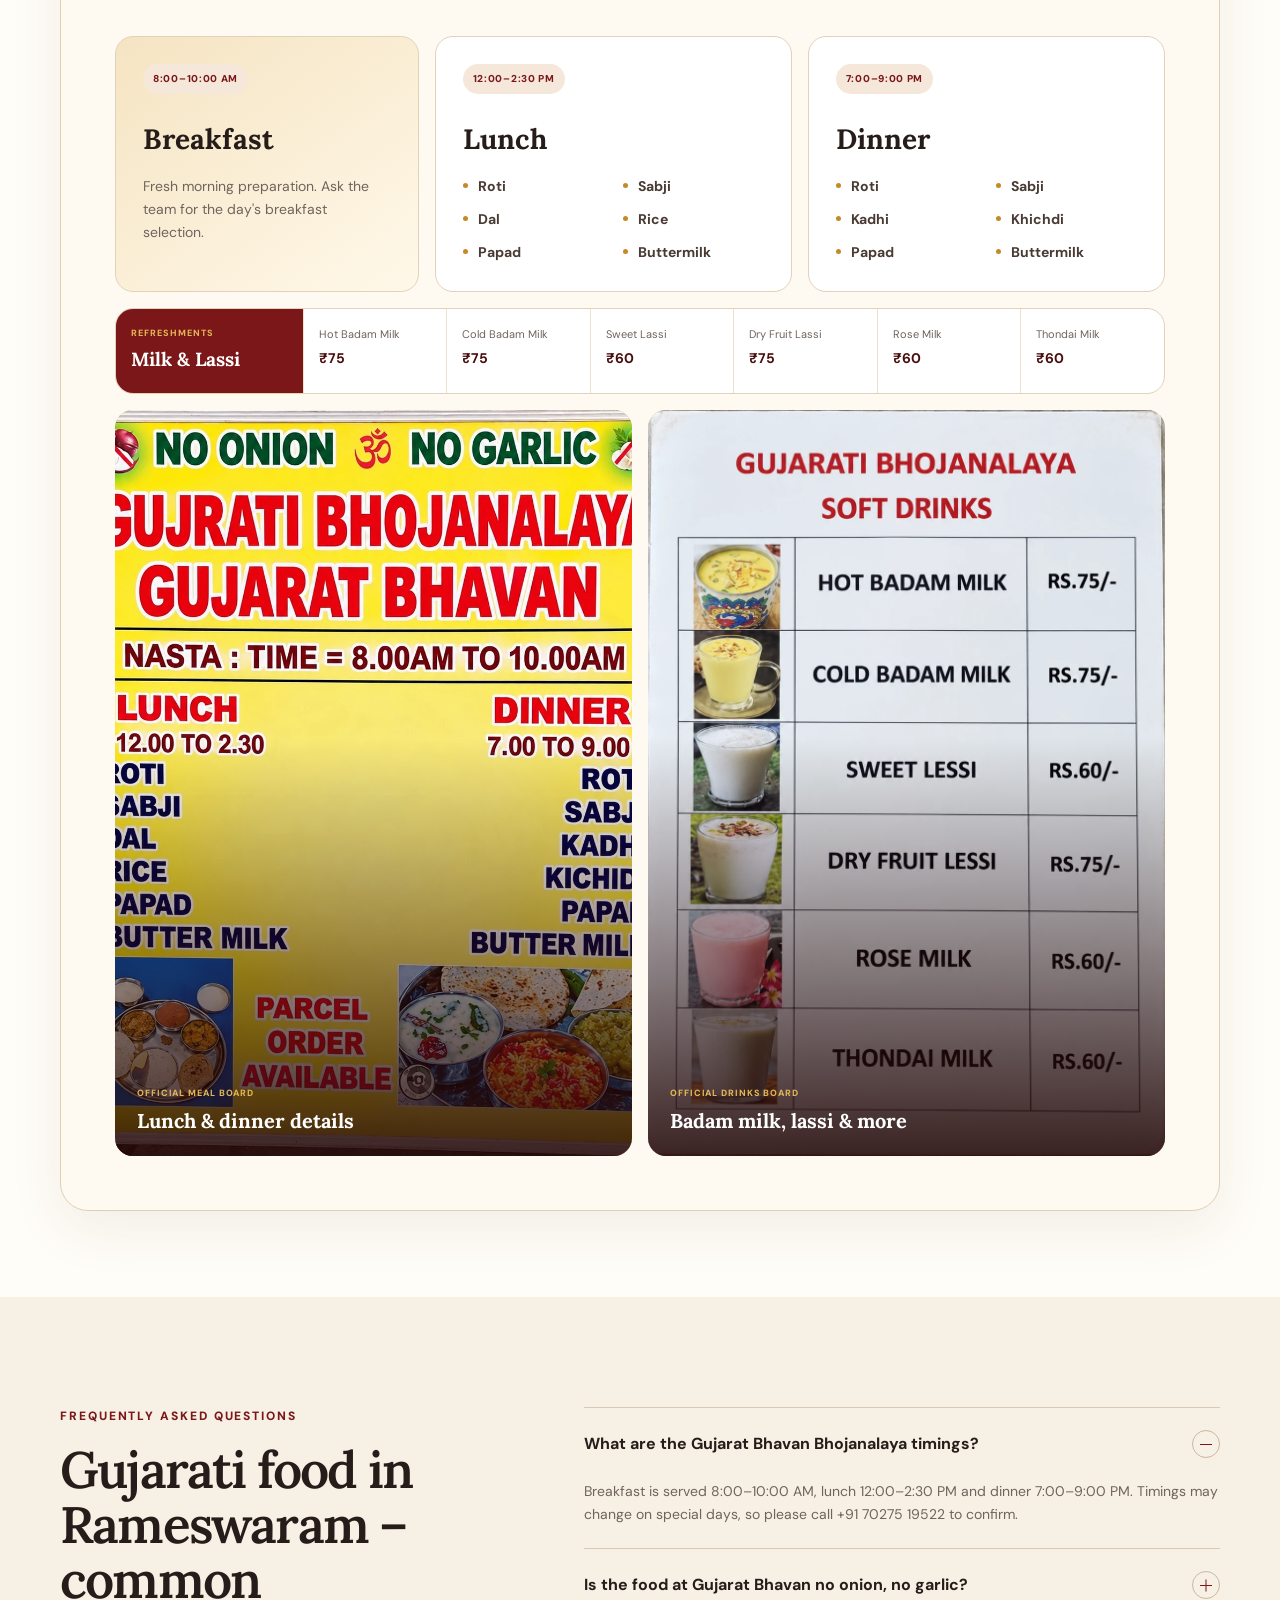
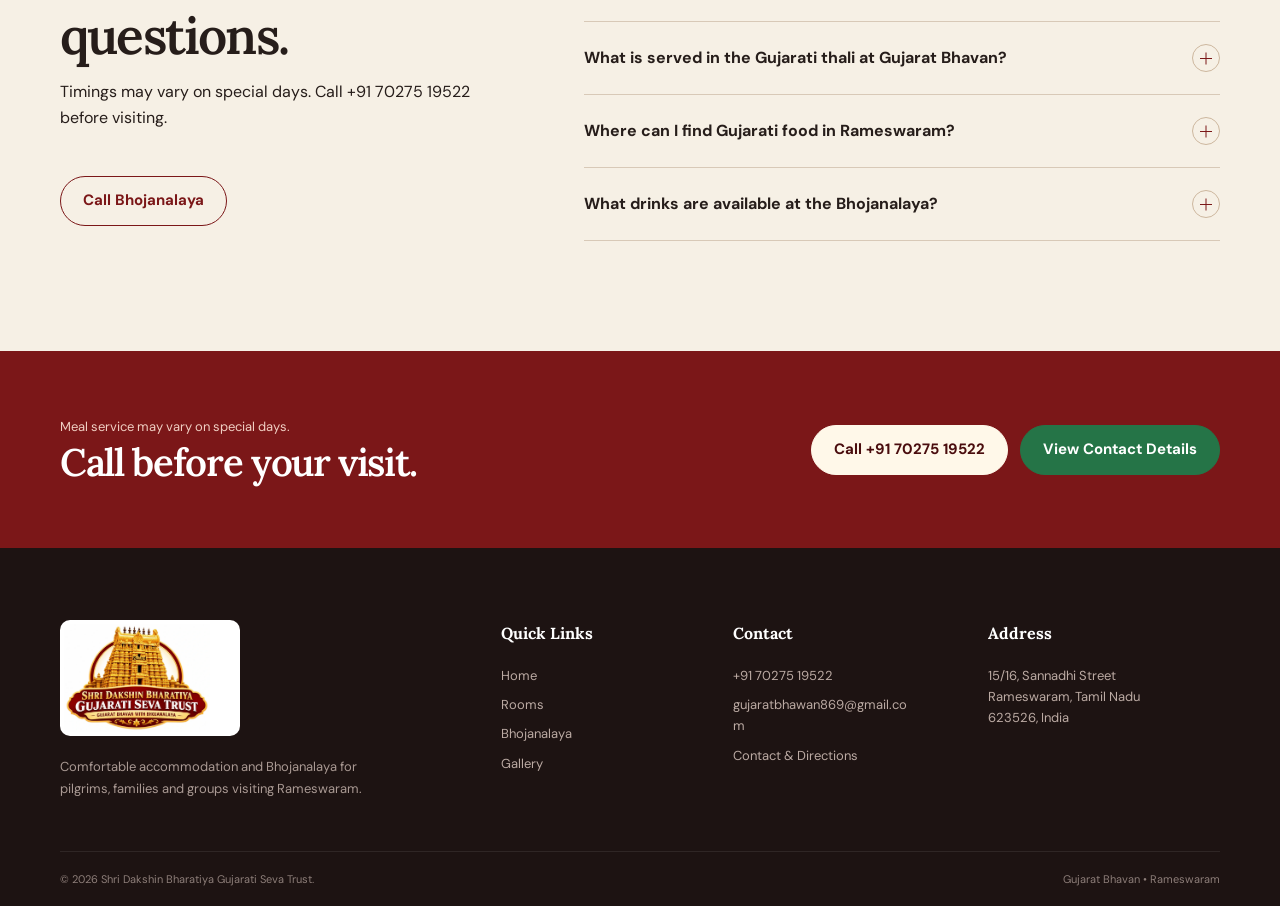
==== commit 2f4583a3: "Add floating WhatsApp chat button" ====
--- a/bhojanalaya.html
+++ b/bhojanalaya.html
@@ -37,11 +37,11 @@
   <link rel="apple-touch-icon" href="/assets/images/favicon.png">
   <link rel="manifest" href="/site.webmanifest">
   <link rel="alternate" type="text/plain" title="LLM summary" href="/llms.txt">
-  <link rel="preload" href="assets/images/food/gujarati-thali-generated.webp" as="image" type="image/webp">
+  <link rel="preload" href="assets/images/gallery/gujarati-thali-generated.webp" as="image" type="image/webp">
   <link rel="preconnect" href="https://fonts.googleapis.com"><link rel="preconnect" href="https://fonts.gstatic.com" crossorigin><link href="https://fonts.googleapis.com/css2?family=DM+Sans:wght@400;500;600;700&family=Lora:wght@500;600;700&display=swap" rel="stylesheet">
   <link rel="stylesheet" href="styles.css"><script>document.documentElement.classList.add('js');</script>
   <script type="application/ld+json">
-  {"@context":"https://schema.org","@graph":[{"@type":["NGO","Organization"],"@id":"https://www.gujaratbhavandharmshala.in/#trust","name":"Shri Dakshin Bharatiya Gujarati Seva Trust","alternateName":"Dakshin Bharatiya Gujarati Seva Trust","url":"https://www.gujaratbhavandharmshala.in/","logo":{"@type":"ImageObject","url":"https://www.gujaratbhavandharmshala.in/assets/images/brand-logo.webp","width":177,"height":131},"email":"gujaratbhawan869@gmail.com","telephone":"+91-70275-19522","address":{"@type":"PostalAddress","streetAddress":"15/16, Sannadhi Street","addressLocality":"Rameswaram","addressRegion":"Tamil Nadu","postalCode":"623526","addressCountry":"IN"},"sameAs":["https://maps.app.goo.gl/mpGKnk4Ngvu2DnGs6"]},{"@type":"WebSite","@id":"https://www.gujaratbhavandharmshala.in/#website","url":"https://www.gujaratbhavandharmshala.in/","name":"Gujarat Bhavan Rameswaram","alternateName":["Gujarat Bhavan Dharmshala","Gujarat Bhavan Rameshwaram"],"inLanguage":"en-IN","publisher":{"@id":"https://www.gujaratbhavandharmshala.in/#trust"}},{"@type":["LodgingBusiness","Hostel"],"@id":"https://www.gujaratbhavandharmshala.in/#lodging","name":"Gujarat Bhavan Rameswaram","alternateName":["Gujarat Bhavan Dharmshala Rameswaram","Gujarat Bhavan Dharamshala Rameshwaram","Gujarati Bhavan Rameswaram","Gujarat Bhawan Rameswaram","Gujarati Dharamshala Rameswaram","ગુજરાત ભવન રામેશ્વરમ","गुजरात भवन रामेश्वरम"],"description":"Gujarati dharamshala in Rameswaram with AC and non-AC family, double, multi-bed and group rooms and a pure vegetarian no-onion, no-garlic Gujarati Bhojanalaya, on Sannadhi Street near Sri Ramanathaswamy Temple. Managed by Shri Dakshin Bharatiya Gujarati Seva Trust.","url":"https://www.gujaratbhavandharmshala.in/","telephone":"+91-70275-19522","email":"gujaratbhawan869@gmail.com","logo":"https://www.gujaratbhavandharmshala.in/assets/images/brand-logo.webp","image":["https://www.gujaratbhavandharmshala.in/assets/images/room-family.webp","https://www.gujaratbhavandharmshala.in/assets/images/room-triple.webp","https://www.gujaratbhavandharmshala.in/assets/images/room-double.webp","https://www.gujaratbhavandharmshala.in/assets/images/food/bhavan-exterior.webp","https://www.gujaratbhavandharmshala.in/assets/images/food/official-signboard.webp"],"priceRange":"₹","currenciesAccepted":"INR","address":{"@type":"PostalAddress","streetAddress":"15/16, Sannadhi Street","addressLocality":"Rameswaram","addressRegion":"Tamil Nadu","postalCode":"623526","addressCountry":"IN"},"geo":{"@type":"GeoCoordinates","latitude":9.28821,"longitude":79.3197},"hasMap":"https://maps.app.goo.gl/mpGKnk4Ngvu2DnGs6","areaServed":{"@type":"City","name":"Rameswaram"},"contactPoint":[{"@type":"ContactPoint","telephone":"+91-70275-19522","contactType":"reservations","areaServed":"IN","availableLanguage":["English","Hindi","Gujarati"]},{"@type":"ContactPoint","telephone":"+91-70275-19522","contactType":"customer service","areaServed":"IN"},{"@type":"ContactPoint","telephone":"+91-70275-19522","contactType":"Bhojanalaya enquiries","areaServed":"IN"}],"amenityFeature":[{"@type":"LocationFeatureSpecification","name":"Air-conditioned rooms","value":true},{"@type":"LocationFeatureSpecification","name":"Non-air-conditioned rooms","value":true},{"@type":"LocationFeatureSpecification","name":"Family rooms","value":true},{"@type":"LocationFeatureSpecification","name":"Group / dormitory-style rooms","value":true},{"@type":"LocationFeatureSpecification","name":"Pure vegetarian Bhojanalaya (no onion, no garlic)","value":true},{"@type":"LocationFeatureSpecification","name":"Walking distance to Ramanathaswamy Temple","value":true}],"audience":{"@type":"Audience","audienceType":"Pilgrims, families and yatra groups"},"parentOrganization":{"@id":"https://www.gujaratbhavandharmshala.in/#trust"},"containsPlace":{"@id":"https://www.gujaratbhavandharmshala.in/bhojanalaya.html#bhojanalaya"},"keywords":"Gujarat Bhavan Rameswaram, Gujarati dharamshala Rameswaram, dharmshala near Rameswaram temple, Gujarati bhojanalaya Rameswaram, no onion no garlic food Rameswaram, budget rooms near Ramanathaswamy Temple"},{"@type":"Restaurant","@id":"https://www.gujaratbhavandharmshala.in/bhojanalaya.html#bhojanalaya","name":"Gujarat Bhavan Bhojanalaya","alternateName":["Gujarati Bhojanalaya Rameswaram","Gujarat Bhavan Restaurant Rameswaram"],"description":"Pure vegetarian Gujarati Bhojanalaya in Rameswaram serving no-onion, no-garlic breakfast, Gujarati thali lunch and dinner near Ramanathaswamy Temple.","url":"https://www.gujaratbhavandharmshala.in/bhojanalaya.html","telephone":"+91-70275-19522","image":["https://www.gujaratbhavandharmshala.in/assets/images/food/gujarati-thali-generated.webp","https://www.gujaratbhavandharmshala.in/assets/images/food/bhojanalaya-menu-enhanced.webp"],"servesCuisine":["Gujarati","Indian Vegetarian","No onion no garlic (Satvik)"],"priceRange":"₹","acceptsReservations":false,"address":{"@type":"PostalAddress","streetAddress":"15/16, Sannadhi Street","addressLocality":"Rameswaram","addressRegion":"Tamil Nadu","postalCode":"623526","addressCountry":"IN"},"geo":{"@type":"GeoCoordinates","latitude":9.28821,"longitude":79.3197},"hasMap":"https://maps.app.goo.gl/mpGKnk4Ngvu2DnGs6","openingHoursSpecification":[{"@type":"OpeningHoursSpecification","dayOfWeek":["Monday","Tuesday","Wednesday","Thursday","Friday","Saturday","Sunday"],"opens":"08:00","closes":"10:00","name":"Breakfast"},{"@type":"OpeningHoursSpecification","dayOfWeek":["Monday","Tuesday","Wednesday","Thursday","Friday","Saturday","Sunday"],"opens":"12:00","closes":"14:30","name":"Lunch"},{"@type":"OpeningHoursSpecification","dayOfWeek":["Monday","Tuesday","Wednesday","Thursday","Friday","Saturday","Sunday"],"opens":"19:00","closes":"21:00","name":"Dinner"}],"hasMenu":{"@type":"Menu","name":"Gujarat Bhavan Bhojanalaya Menu","hasMenuSection":[{"@type":"MenuSection","name":"Lunch (12:00–2:30 PM)","hasMenuItem":[{"@type":"MenuItem","name":"Roti","suitableForDiet":"https://schema.org/VegetarianDiet"},{"@type":"MenuItem","name":"Sabji","suitableForDiet":"https://schema.org/VegetarianDiet"},{"@type":"MenuItem","name":"Dal","suitableForDiet":"https://schema.org/VegetarianDiet"},{"@type":"MenuItem","name":"Rice","suitableForDiet":"https://schema.org/VegetarianDiet"},{"@type":"MenuItem","name":"Papad","suitableForDiet":"https://schema.org/VegetarianDiet"},{"@type":"MenuItem","name":"Buttermilk","suitableForDiet":"https://schema.org/VegetarianDiet"}]},{"@type":"MenuSection","name":"Dinner (7:00–9:00 PM)","hasMenuItem":[{"@type":"MenuItem","name":"Roti","suitableForDiet":"https://schema.org/VegetarianDiet"},{"@type":"MenuItem","name":"Sabji","suitableForDiet":"https://schema.org/VegetarianDiet"},{"@type":"MenuItem","name":"Kadhi","suitableForDiet":"https://schema.org/VegetarianDiet"},{"@type":"MenuItem","name":"Khichdi","suitableForDiet":"https://schema.org/VegetarianDiet"},{"@type":"MenuItem","name":"Papad","suitableForDiet":"https://schema.org/VegetarianDiet"},{"@type":"MenuItem","name":"Buttermilk","suitableForDiet":"https://schema.org/VegetarianDiet"}]},{"@type":"MenuSection","name":"Milk & Lassi","hasMenuItem":[{"@type":"MenuItem","name":"Hot Badam Milk","offers":{"@type":"Offer","price":75,"priceCurrency":"INR"}},{"@type":"MenuItem","name":"Cold Badam Milk","offers":{"@type":"Offer","price":75,"priceCurrency":"INR"}},{"@type":"MenuItem","name":"Sweet Lassi","offers":{"@type":"Offer","price":60,"priceCurrency":"INR"}},{"@type":"MenuItem","name":"Dry Fruit Lassi","offers":{"@type":"Offer","price":75,"priceCurrency":"INR"}},{"@type":"MenuItem","name":"Rose Milk","offers":{"@type":"Offer","price":60,"priceCurrency":"INR"}},{"@type":"MenuItem","name":"Thondai Milk","offers":{"@type":"Offer","price":60,"priceCurrency":"INR"}}]}]},"parentOrganization":{"@id":"https://www.gujaratbhavandharmshala.in/#trust"},"containedInPlace":{"@id":"https://www.gujaratbhavandharmshala.in/#lodging"}},{"@type":"WebPage","@id":"https://www.gujaratbhavandharmshala.in/bhojanalaya.html#webpage","url":"https://www.gujaratbhavandharmshala.in/bhojanalaya.html","name":"Gujarati Thali in Rameswaram | Gujarat Bhavan Bhojanalaya","description":"Pure veg, no-onion, no-garlic Gujarati thali in Rameswaram at Gujarat Bhavan Bhojanalaya, near the temple. Breakfast 8–10, lunch 12–2:30, dinner 7–9. Menu & timings.","inLanguage":"en-IN","isPartOf":{"@id":"https://www.gujaratbhavandharmshala.in/#website"},"about":{"@id":"https://www.gujaratbhavandharmshala.in/#lodging"},"primaryImageOfPage":{"@type":"ImageObject","url":"https://www.gujaratbhavandharmshala.in/assets/images/food/gujarati-thali-generated.webp"},"breadcrumb":{"@id":"https://www.gujaratbhavandharmshala.in/bhojanalaya.html#breadcrumb"},"dateModified":"2026-10-29"},{"@type":"BreadcrumbList","@id":"https://www.gujaratbhavandharmshala.in/bhojanalaya.html#breadcrumb","itemListElement":[{"@type":"ListItem","position":1,"name":"Home","item":"https://www.gujaratbhavandharmshala.in/"},{"@type":"ListItem","position":2,"name":"Bhojanalaya","item":"https://www.gujaratbhavandharmshala.in/bhojanalaya.html"}]},{"@type":"FAQPage","@id":"https://www.gujaratbhavandharmshala.in/bhojanalaya.html#faq","mainEntity":[{"@type":"Question","name":"What are the Gujarat Bhavan Bhojanalaya timings?","acceptedAnswer":{"@type":"Answer","text":"Breakfast is served 8:00–10:00 AM, lunch 12:00–2:30 PM and dinner 7:00–9:00 PM. Timings may change on special days, so please call +91 70275 19522 to confirm."}},{"@type":"Question","name":"Is the food at Gujarat Bhavan no onion, no garlic?","acceptedAnswer":{"@type":"Answer","text":"Yes. The Bhojanalaya serves pure vegetarian Gujarati food prepared without onion and garlic, suitable for pilgrims who prefer satvik meals."}},{"@type":"Question","name":"What is served in the Gujarati thali at Gujarat Bhavan?","acceptedAnswer":{"@type":"Answer","text":"Lunch includes roti, sabji, dal, rice, papad and buttermilk (chaas). Dinner includes roti, sabji, kadhi, khichdi, papad and buttermilk. The daily sabji may vary."}},{"@type":"Question","name":"Where can I find Gujarati food in Rameswaram?","acceptedAnswer":{"@type":"Answer","text":"Gujarat Bhavan Bhojanalaya at 15/16, Sannadhi Street, near Ramanathaswamy Temple, serves homely Gujarati vegetarian meals to guests and visitors. Phone: +91 70275 19522."}},{"@type":"Question","name":"What drinks are available at the Bhojanalaya?","acceptedAnswer":{"@type":"Answer","text":"Hot and cold badam milk (₹75), sweet lassi (₹60), dry fruit lassi (₹75), rose milk (₹60) and thondai milk (₹60), as listed on the displayed board."}}]}]}
+  {"@context":"https://schema.org","@graph":[{"@type":["NGO","Organization"],"@id":"https://www.gujaratbhavandharmshala.in/#trust","name":"Shri Dakshin Bharatiya Gujarati Seva Trust","alternateName":"Dakshin Bharatiya Gujarati Seva Trust","url":"https://www.gujaratbhavandharmshala.in/","logo":{"@type":"ImageObject","url":"https://www.gujaratbhavandharmshala.in/assets/images/brand-logo.webp","width":177,"height":131},"email":"gujaratbhawan869@gmail.com","telephone":"+91-70275-19522","address":{"@type":"PostalAddress","streetAddress":"15/16, Sannadhi Street","addressLocality":"Rameswaram","addressRegion":"Tamil Nadu","postalCode":"623526","addressCountry":"IN"},"sameAs":["https://maps.app.goo.gl/mpGKnk4Ngvu2DnGs6"]},{"@type":"WebSite","@id":"https://www.gujaratbhavandharmshala.in/#website","url":"https://www.gujaratbhavandharmshala.in/","name":"Gujarat Bhavan Rameswaram","alternateName":["Gujarat Bhavan Dharmshala","Gujarat Bhavan Rameshwaram"],"inLanguage":"en-IN","publisher":{"@id":"https://www.gujaratbhavandharmshala.in/#trust"}},{"@type":["LodgingBusiness","Hostel"],"@id":"https://www.gujaratbhavandharmshala.in/#lodging","name":"Gujarat Bhavan Rameswaram","alternateName":["Gujarat Bhavan Dharmshala Rameswaram","Gujarat Bhavan Dharamshala Rameshwaram","Gujarati Bhavan Rameswaram","Gujarat Bhawan Rameswaram","Gujarati Dharamshala Rameswaram","ગુજરાત ભવન રામેશ્વરમ","गुजरात भवन रामेश्वरम"],"description":"Gujarati dharamshala in Rameswaram with AC and non-AC family, double, multi-bed and group rooms and a pure vegetarian no-onion, no-garlic Gujarati Bhojanalaya, on Sannadhi Street near Sri Ramanathaswamy Temple. Managed by Shri Dakshin Bharatiya Gujarati Seva Trust.","url":"https://www.gujaratbhavandharmshala.in/","telephone":"+91-70275-19522","email":"gujaratbhawan869@gmail.com","logo":"https://www.gujaratbhavandharmshala.in/assets/images/brand-logo.webp","image":["https://www.gujaratbhavandharmshala.in/assets/images/room-family.webp","https://www.gujaratbhavandharmshala.in/assets/images/room-triple.webp","https://www.gujaratbhavandharmshala.in/assets/images/room-double.webp","https://www.gujaratbhavandharmshala.in/assets/images/gallery/bhavan-exterior.webp","https://www.gujaratbhavandharmshala.in/assets/images/gallery/official-signboard.webp"],"priceRange":"₹","currenciesAccepted":"INR","address":{"@type":"PostalAddress","streetAddress":"15/16, Sannadhi Street","addressLocality":"Rameswaram","addressRegion":"Tamil Nadu","postalCode":"623526","addressCountry":"IN"},"geo":{"@type":"GeoCoordinates","latitude":9.28821,"longitude":79.3197},"hasMap":"https://maps.app.goo.gl/mpGKnk4Ngvu2DnGs6","areaServed":{"@type":"City","name":"Rameswaram"},"contactPoint":[{"@type":"ContactPoint","telephone":"+91-70275-19522","contactType":"reservations","areaServed":"IN","availableLanguage":["English","Hindi","Gujarati"]},{"@type":"ContactPoint","telephone":"+91-70275-19522","contactType":"customer service","areaServed":"IN"},{"@type":"ContactPoint","telephone":"+91-70275-19522","contactType":"Bhojanalaya enquiries","areaServed":"IN"}],"amenityFeature":[{"@type":"LocationFeatureSpecification","name":"Air-conditioned rooms","value":true},{"@type":"LocationFeatureSpecification","name":"Non-air-conditioned rooms","value":true},{"@type":"LocationFeatureSpecification","name":"Family rooms","value":true},{"@type":"LocationFeatureSpecification","name":"Group / dormitory-style rooms","value":true},{"@type":"LocationFeatureSpecification","name":"Pure vegetarian Bhojanalaya (no onion, no garlic)","value":true},{"@type":"LocationFeatureSpecification","name":"Walking distance to Ramanathaswamy Temple","value":true}],"audience":{"@type":"Audience","audienceType":"Pilgrims, families and yatra groups"},"parentOrganization":{"@id":"https://www.gujaratbhavandharmshala.in/#trust"},"containsPlace":{"@id":"https://www.gujaratbhavandharmshala.in/bhojanalaya.html#bhojanalaya"},"keywords":"Gujarat Bhavan Rameswaram, Gujarati dharamshala Rameswaram, dharmshala near Rameswaram temple, Gujarati bhojanalaya Rameswaram, no onion no garlic food Rameswaram, budget rooms near Ramanathaswamy Temple"},{"@type":"Restaurant","@id":"https://www.gujaratbhavandharmshala.in/bhojanalaya.html#bhojanalaya","name":"Gujarat Bhavan Bhojanalaya","alternateName":["Gujarati Bhojanalaya Rameswaram","Gujarat Bhavan Restaurant Rameswaram"],"description":"Pure vegetarian Gujarati Bhojanalaya in Rameswaram serving no-onion, no-garlic breakfast, Gujarati thali lunch and dinner near Ramanathaswamy Temple.","url":"https://www.gujaratbhavandharmshala.in/bhojanalaya.html","telephone":"+91-70275-19522","image":["https://www.gujaratbhavandharmshala.in/assets/images/gallery/gujarati-thali-generated.webp","https://www.gujaratbhavandharmshala.in/assets/images/gallery/bhojanalaya-menu-enhanced.webp"],"servesCuisine":["Gujarati","Indian Vegetarian","No onion no garlic (Satvik)"],"priceRange":"₹","acceptsReservations":false,"address":{"@type":"PostalAddress","streetAddress":"15/16, Sannadhi Street","addressLocality":"Rameswaram","addressRegion":"Tamil Nadu","postalCode":"623526","addressCountry":"IN"},"geo":{"@type":"GeoCoordinates","latitude":9.28821,"longitude":79.3197},"hasMap":"https://maps.app.goo.gl/mpGKnk4Ngvu2DnGs6","openingHoursSpecification":[{"@type":"OpeningHoursSpecification","dayOfWeek":["Monday","Tuesday","Wednesday","Thursday","Friday","Saturday","Sunday"],"opens":"08:00","closes":"10:00","name":"Breakfast"},{"@type":"OpeningHoursSpecification","dayOfWeek":["Monday","Tuesday","Wednesday","Thursday","Friday","Saturday","Sunday"],"opens":"12:00","closes":"14:30","name":"Lunch"},{"@type":"OpeningHoursSpecification","dayOfWeek":["Monday","Tuesday","Wednesday","Thursday","Friday","Saturday","Sunday"],"opens":"19:00","closes":"21:00","name":"Dinner"}],"hasMenu":{"@type":"Menu","name":"Gujarat Bhavan Bhojanalaya Menu","hasMenuSection":[{"@type":"MenuSection","name":"Lunch (12:00–2:30 PM)","hasMenuItem":[{"@type":"MenuItem","name":"Roti","suitableForDiet":"https://schema.org/VegetarianDiet"},{"@type":"MenuItem","name":"Sabji","suitableForDiet":"https://schema.org/VegetarianDiet"},{"@type":"MenuItem","name":"Dal","suitableForDiet":"https://schema.org/VegetarianDiet"},{"@type":"MenuItem","name":"Rice","suitableForDiet":"https://schema.org/VegetarianDiet"},{"@type":"MenuItem","name":"Papad","suitableForDiet":"https://schema.org/VegetarianDiet"},{"@type":"MenuItem","name":"Buttermilk","suitableForDiet":"https://schema.org/VegetarianDiet"}]},{"@type":"MenuSection","name":"Dinner (7:00–9:00 PM)","hasMenuItem":[{"@type":"MenuItem","name":"Roti","suitableForDiet":"https://schema.org/VegetarianDiet"},{"@type":"MenuItem","name":"Sabji","suitableForDiet":"https://schema.org/VegetarianDiet"},{"@type":"MenuItem","name":"Kadhi","suitableForDiet":"https://schema.org/VegetarianDiet"},{"@type":"MenuItem","name":"Khichdi","suitableForDiet":"https://schema.org/VegetarianDiet"},{"@type":"MenuItem","name":"Papad","suitableForDiet":"https://schema.org/VegetarianDiet"},{"@type":"MenuItem","name":"Buttermilk","suitableForDiet":"https://schema.org/VegetarianDiet"}]},{"@type":"MenuSection","name":"Milk & Lassi","hasMenuItem":[{"@type":"MenuItem","name":"Hot Badam Milk","offers":{"@type":"Offer","price":75,"priceCurrency":"INR"}},{"@type":"MenuItem","name":"Cold Badam Milk","offers":{"@type":"Offer","price":75,"priceCurrency":"INR"}},{"@type":"MenuItem","name":"Sweet Lassi","offers":{"@type":"Offer","price":60,"priceCurrency":"INR"}},{"@type":"MenuItem","name":"Dry Fruit Lassi","offers":{"@type":"Offer","price":75,"priceCurrency":"INR"}},{"@type":"MenuItem","name":"Rose Milk","offers":{"@type":"Offer","price":60,"priceCurrency":"INR"}},{"@type":"MenuItem","name":"Thondai Milk","offers":{"@type":"Offer","price":60,"priceCurrency":"INR"}}]}]},"parentOrganization":{"@id":"https://www.gujaratbhavandharmshala.in/#trust"},"containedInPlace":{"@id":"https://www.gujaratbhavandharmshala.in/#lodging"}},{"@type":"WebPage","@id":"https://www.gujaratbhavandharmshala.in/bhojanalaya.html#webpage","url":"https://www.gujaratbhavandharmshala.in/bhojanalaya.html","name":"Gujarati Thali in Rameswaram | Gujarat Bhavan Bhojanalaya","description":"Pure veg, no-onion, no-garlic Gujarati thali in Rameswaram at Gujarat Bhavan Bhojanalaya, near the temple. Breakfast 8–10, lunch 12–2:30, dinner 7–9. Menu & timings.","inLanguage":"en-IN","isPartOf":{"@id":"https://www.gujaratbhavandharmshala.in/#website"},"about":{"@id":"https://www.gujaratbhavandharmshala.in/#lodging"},"primaryImageOfPage":{"@type":"ImageObject","url":"https://www.gujaratbhavandharmshala.in/assets/images/gallery/gujarati-thali-generated.webp"},"breadcrumb":{"@id":"https://www.gujaratbhavandharmshala.in/bhojanalaya.html#breadcrumb"},"dateModified":"2026-10-29"},{"@type":"BreadcrumbList","@id":"https://www.gujaratbhavandharmshala.in/bhojanalaya.html#breadcrumb","itemListElement":[{"@type":"ListItem","position":1,"name":"Home","item":"https://www.gujaratbhavandharmshala.in/"},{"@type":"ListItem","position":2,"name":"Bhojanalaya","item":"https://www.gujaratbhavandharmshala.in/bhojanalaya.html"}]},{"@type":"FAQPage","@id":"https://www.gujaratbhavandharmshala.in/bhojanalaya.html#faq","mainEntity":[{"@type":"Question","name":"What are the Gujarat Bhavan Bhojanalaya timings?","acceptedAnswer":{"@type":"Answer","text":"Breakfast is served 8:00–10:00 AM, lunch 12:00–2:30 PM and dinner 7:00–9:00 PM. Timings may change on special days, so please call +91 70275 19522 to confirm."}},{"@type":"Question","name":"Is the food at Gujarat Bhavan no onion, no garlic?","acceptedAnswer":{"@type":"Answer","text":"Yes. The Bhojanalaya serves pure vegetarian Gujarati food prepared without onion and garlic, suitable for pilgrims who prefer satvik meals."}},{"@type":"Question","name":"What is served in the Gujarati thali at Gujarat Bhavan?","acceptedAnswer":{"@type":"Answer","text":"Lunch includes roti, sabji, dal, rice, papad and buttermilk (chaas). Dinner includes roti, sabji, kadhi, khichdi, papad and buttermilk. The daily sabji may vary."}},{"@type":"Question","name":"Where can I find Gujarati food in Rameswaram?","acceptedAnswer":{"@type":"Answer","text":"Gujarat Bhavan Bhojanalaya at 15/16, Sannadhi Street, near Ramanathaswamy Temple, serves homely Gujarati vegetarian meals to guests and visitors. Phone: +91 70275 19522."}},{"@type":"Question","name":"What drinks are available at the Bhojanalaya?","acceptedAnswer":{"@type":"Answer","text":"Hot and cold badam milk (₹75), sweet lassi (₹60), dry fruit lassi (₹75), rose milk (₹60) and thondai milk (₹60), as listed on the displayed board."}}]}]}
   </script>
 </head>
 <body class="inner-page">
@@ -50,14 +50,14 @@
   <header class="site-header" id="site-header"><div class="container header__inner"><a class="brand" href="/" aria-label="Gujarat Bhavan home"><span class="brand__mark"><img src="assets/images/brand-mark-220.webp" alt="" width="220" height="166"></span><span class="brand__copy"><strong>Gujarat Bhavan</strong><small>Rameswaram</small></span></a><button class="nav-toggle" type="button" aria-expanded="false" aria-controls="primary-navigation" aria-label="Open navigation"><span></span><span></span><span></span></button><nav class="primary-nav" id="primary-navigation" aria-label="Primary navigation"><a href="/">Home</a><a href="rooms.html">Rooms</a><a href="bhojanalaya.html" aria-current="page">Bhojanalaya</a><a href="gallery.html">Gallery</a><a href="contact.html">Contact</a><a class="button button--small" href="tel:+917027519522">Call for Rooms</a></nav></div></header>
 
   <main id="main-content">
-    <section class="page-hero page-hero--food"><div class="container page-hero__grid"><div class="page-hero__content reveal"><h1><span class="eyebrow h1-kicker">Gujarati Bhojanalaya, Rameswaram</span>Gujarati food with the comfort of home.</h1><p>Pure vegetarian Gujarati thali without onion and garlic, near Ramanathaswamy Temple — breakfast, lunch and dinner for guests and visitors.</p><div class="hero__actions"><a class="button" href="tel:+917027519522">Call Bhojanalaya</a><a class="button button--ghost" href="#menu">View Menu</a></div></div><figure class="page-hero__media reveal reveal--delay"><img src="assets/images/food/gujarati-thali-generated.webp" alt="Gujarati vegetarian thali" width="1536" height="1024" fetchpriority="high"></figure></div></section>
+    <section class="page-hero page-hero--food"><div class="container page-hero__grid"><div class="page-hero__content reveal"><h1><span class="eyebrow h1-kicker">Gujarati Bhojanalaya, Rameswaram</span>Gujarati food with the comfort of home.</h1><p>Pure vegetarian Gujarati thali without onion and garlic, near Ramanathaswamy Temple — breakfast, lunch and dinner for guests and visitors.</p><div class="hero__actions"><a class="button" href="tel:+917027519522">Call Bhojanalaya</a><a class="button button--ghost" href="#menu">View Menu</a></div></div><figure class="page-hero__media reveal reveal--delay"><img src="assets/images/gallery/gujarati-thali-generated.webp" alt="Gujarati vegetarian thali" width="1536" height="1024" fetchpriority="high"></figure></div></section>
 
     <section class="bhojanalaya section" id="menu"><div class="container">
-      <div class="bhojanalaya__card reveal"><div class="bhojanalaya__pattern" aria-hidden="true"></div><figure class="bhojanalaya__hero-photo"><img src="assets/images/food/gujarati-thali-generated.webp" alt="Gujarati vegetarian thali with roti, sabji, dal, rice, papad and buttermilk" width="1536" height="1024" loading="lazy"><figcaption><strong>Simple vegetarian thali</strong><span>Serving visual • actual presentation may vary</span></figcaption></figure><div class="bhojanalaya__content"><p class="eyebrow">Gujarat Bhavan Bhojanalaya</p><h2>Fresh Gujarati meals, served with simplicity.</h2><p>The Bhojanalaya serves no-onion, no-garlic vegetarian food for guests and visitors. Meals are prepared in a straightforward, homely style for pilgrims and families.</p><div class="meal-schedule"><div><small>Breakfast</small><strong>8:00–10:00 AM</strong></div><div><small>Lunch</small><strong>12:00–2:30 PM</strong></div><div><small>Dinner</small><strong>7:00–9:00 PM</strong></div></div><div class="bhojanalaya__actions"><a class="button button--cream" href="tel:+917027519522">Call Bhojanalaya</a><span>Please confirm timings and availability before visiting.</span></div></div></div>
+      <div class="bhojanalaya__card reveal"><div class="bhojanalaya__pattern" aria-hidden="true"></div><figure class="bhojanalaya__hero-photo"><img src="assets/images/gallery/gujarati-thali-generated.webp" alt="Gujarati vegetarian thali with roti, sabji, dal, rice, papad and buttermilk" width="1536" height="1024" loading="lazy"><figcaption><strong>Simple vegetarian thali</strong><span>Serving visual • actual presentation may vary</span></figcaption></figure><div class="bhojanalaya__content"><p class="eyebrow">Gujarat Bhavan Bhojanalaya</p><h2>Fresh Gujarati meals, served with simplicity.</h2><p>The Bhojanalaya serves no-onion, no-garlic vegetarian food for guests and visitors. Meals are prepared in a straightforward, homely style for pilgrims and families.</p><div class="meal-schedule"><div><small>Breakfast</small><strong>8:00–10:00 AM</strong></div><div><small>Lunch</small><strong>12:00–2:30 PM</strong></div><div><small>Dinner</small><strong>7:00–9:00 PM</strong></div></div><div class="bhojanalaya__actions"><a class="button button--cream" href="tel:+917027519522">Call Bhojanalaya</a><span>Please confirm timings and availability before visiting.</span></div></div></div>
 
       <div class="food-menu reveal"><div class="food-menu__heading"><div><p class="eyebrow">The Bhojanalaya Menu</p><h3>Comforting meals, clearly listed.</h3></div><p>Menu details are based on the displayed boards. Breakfast selection and daily sabji may vary.</p></div><div class="food-menu__grid"><article class="food-menu__card food-menu__card--breakfast"><span class="food-menu__time">8:00–10:00 AM</span><h4>Breakfast</h4><p>Fresh morning preparation. Ask the team for the day's breakfast selection.</p></article><article class="food-menu__card"><span class="food-menu__time">12:00–2:30 PM</span><h4>Lunch</h4><ul><li>Roti</li><li>Sabji</li><li>Dal</li><li>Rice</li><li>Papad</li><li>Buttermilk</li></ul></article><article class="food-menu__card"><span class="food-menu__time">7:00–9:00 PM</span><h4>Dinner</h4><ul><li>Roti</li><li>Sabji</li><li>Kadhi</li><li>Khichdi</li><li>Papad</li><li>Buttermilk</li></ul></article></div>
         <div class="drinks-menu"><div class="drinks-menu__intro"><span>Refreshments</span><strong>Milk & Lassi</strong></div><div><span>Hot Badam Milk</span><strong>₹75</strong></div><div><span>Cold Badam Milk</span><strong>₹75</strong></div><div><span>Sweet Lassi</span><strong>₹60</strong></div><div><span>Dry Fruit Lassi</span><strong>₹75</strong></div><div><span>Rose Milk</span><strong>₹60</strong></div><div><span>Thondai Milk</span><strong>₹60</strong></div></div>
-        <div class="menu-boards"><button class="menu-board reveal" type="button" data-lightbox="assets/images/food/bhojanalaya-menu-enhanced.webp" aria-label="Open Bhojanalaya meal board"><img src="assets/images/food/bhojanalaya-menu-enhanced.webp" alt="Official Bhojanalaya meal board listing timings and meal items" width="1132" height="1389" loading="lazy"><span><small>Official meal board</small><strong>Lunch & dinner details</strong></span></button><button class="menu-board reveal reveal--delay" type="button" data-lightbox="assets/images/food/bhojanalaya-drinks-enhanced.webp" aria-label="Open Bhojanalaya drinks board"><img src="assets/images/food/bhojanalaya-drinks-enhanced.webp" alt="Official Bhojanalaya drinks menu with prices" width="1044" height="1506" loading="lazy"><span><small>Official drinks board</small><strong>Badam milk, lassi & more</strong></span></button></div>
+        <div class="menu-boards"><button class="menu-board reveal" type="button" data-lightbox="assets/images/gallery/bhojanalaya-menu-enhanced.webp" aria-label="Open Bhojanalaya meal board"><img src="assets/images/gallery/bhojanalaya-menu-enhanced.webp" alt="Official Bhojanalaya meal board listing timings and meal items" width="1132" height="1389" loading="lazy"><span><small>Official meal board</small><strong>Lunch & dinner details</strong></span></button><button class="menu-board reveal reveal--delay" type="button" data-lightbox="assets/images/gallery/bhojanalaya-drinks-enhanced.webp" aria-label="Open Bhojanalaya drinks board"><img src="assets/images/gallery/bhojanalaya-drinks-enhanced.webp" alt="Official Bhojanalaya drinks menu with prices" width="1044" height="1506" loading="lazy"><span><small>Official drinks board</small><strong>Badam milk, lassi & more</strong></span></button></div>
       </div>
     </div></section>
 
@@ -83,6 +83,7 @@
   </main>
 
   <footer class="site-footer"><div class="container footer__grid"><div class="footer__brand"><img src="assets/images/brand-logo.webp" alt="Gujarat Bhavan logo" width="177" height="131" loading="lazy"><p>Comfortable accommodation and Bhojanalaya for pilgrims, families and groups visiting Rameswaram.</p></div><div><h2>Quick Links</h2><a href="/">Home</a><a href="rooms.html">Rooms</a><a href="bhojanalaya.html">Bhojanalaya</a><a href="gallery.html">Gallery</a></div><div><h2>Contact</h2><a href="tel:+917027519522">+91 70275 19522</a><a href="mailto:gujaratbhawan869@gmail.com">gujaratbhawan869@gmail.com</a><a href="contact.html">Contact & Directions</a></div><div><h2>Address</h2><address>15/16, Sannadhi Street<br>Rameswaram, Tamil Nadu<br>623526, India</address></div></div><div class="container footer__bottom"><p>© <span id="year">2026</span> Shri Dakshin Bharatiya Gujarati Seva Trust.</p><p>Gujarat Bhavan • Rameswaram</p></div></footer>
+  <a class="whatsapp-chat" href="https://wa.me/917027519522?text=Namaste%2C%20I%20would%20like%20to%20enquire%20about%20Gujarat%20Bhavan%20Rameswaram." target="_blank" rel="noopener" aria-label="Chat with Gujarat Bhavan on WhatsApp (opens in a new tab)"><svg aria-hidden="true" viewBox="0 0 24 24"><path d="M20 11.7a8 8 0 0 1-11.8 7L4 20l1.3-4.1A8 8 0 1 1 20 11.7Z"/><path d="M9 8.5c.4 2.5 2 4.1 4.5 4.5"/></svg><span>Chat on WhatsApp</span></a>
   <div class="mobile-actions" aria-label="Quick contact actions"><a href="tel:+917027519522">Call</a><a href="https://wa.me/917027519522" target="_blank" rel="noopener">WhatsApp</a></div>
   <dialog class="lightbox" id="lightbox"><button type="button" class="lightbox__close" aria-label="Close image viewer">×</button><img alt=""></dialog>
   <script src="script.js"></script>
--- a/styles.css
+++ b/styles.css
@@ -301,6 +301,9 @@
 .footer__bottom { display: flex; justify-content: space-between; gap: 20px; padding-block: 18px; border-top: 1px solid rgba(255,255,255,.08); }
 .footer__bottom p { margin: 0; color: #8d7e79; font-size: 11px; }
 
+.whatsapp-chat { position: fixed; z-index: 46; right: max(22px, env(safe-area-inset-right)); bottom: max(22px, env(safe-area-inset-bottom)); display: inline-flex; align-items: center; gap: 10px; min-height: 52px; padding: 13px 18px; border: 1px solid rgba(255, 255, 255, .2); border-radius: 999px; color: white; background: var(--green); box-shadow: 0 16px 38px rgba(20, 80, 47, .3); font-size: 14px; font-weight: 800; line-height: 1; transition: transform .2s ease, background .2s ease, box-shadow .2s ease; }
+.whatsapp-chat:hover { transform: translateY(-3px); background: #1d613a; box-shadow: 0 20px 44px rgba(20, 80, 47, .36); }
+.whatsapp-chat svg { width: 23px; height: 23px; flex: 0 0 auto; }
 .mobile-actions { display: none; }
 .lightbox { width: min(960px, calc(100% - 30px)); max-width: none; padding: 0; border: 0; border-radius: 20px; background: #17100f; box-shadow: 0 30px 100px rgba(0,0,0,.55); }
 .lightbox::backdrop { background: rgba(20, 12, 11, .82); backdrop-filter: blur(8px); }
@@ -380,6 +383,7 @@
 @media (max-width: 640px) {
   :root { --container: calc(100% - 28px); --radius: 17px; }
   body { padding-bottom: 66px; }
+  .whatsapp-chat { display: none; }
   .hero { padding-top: 44px; }
   .hero h1 { font-size: clamp(38px, 11vw, 52px); }
   .hero__lead { font-size: 16px; }
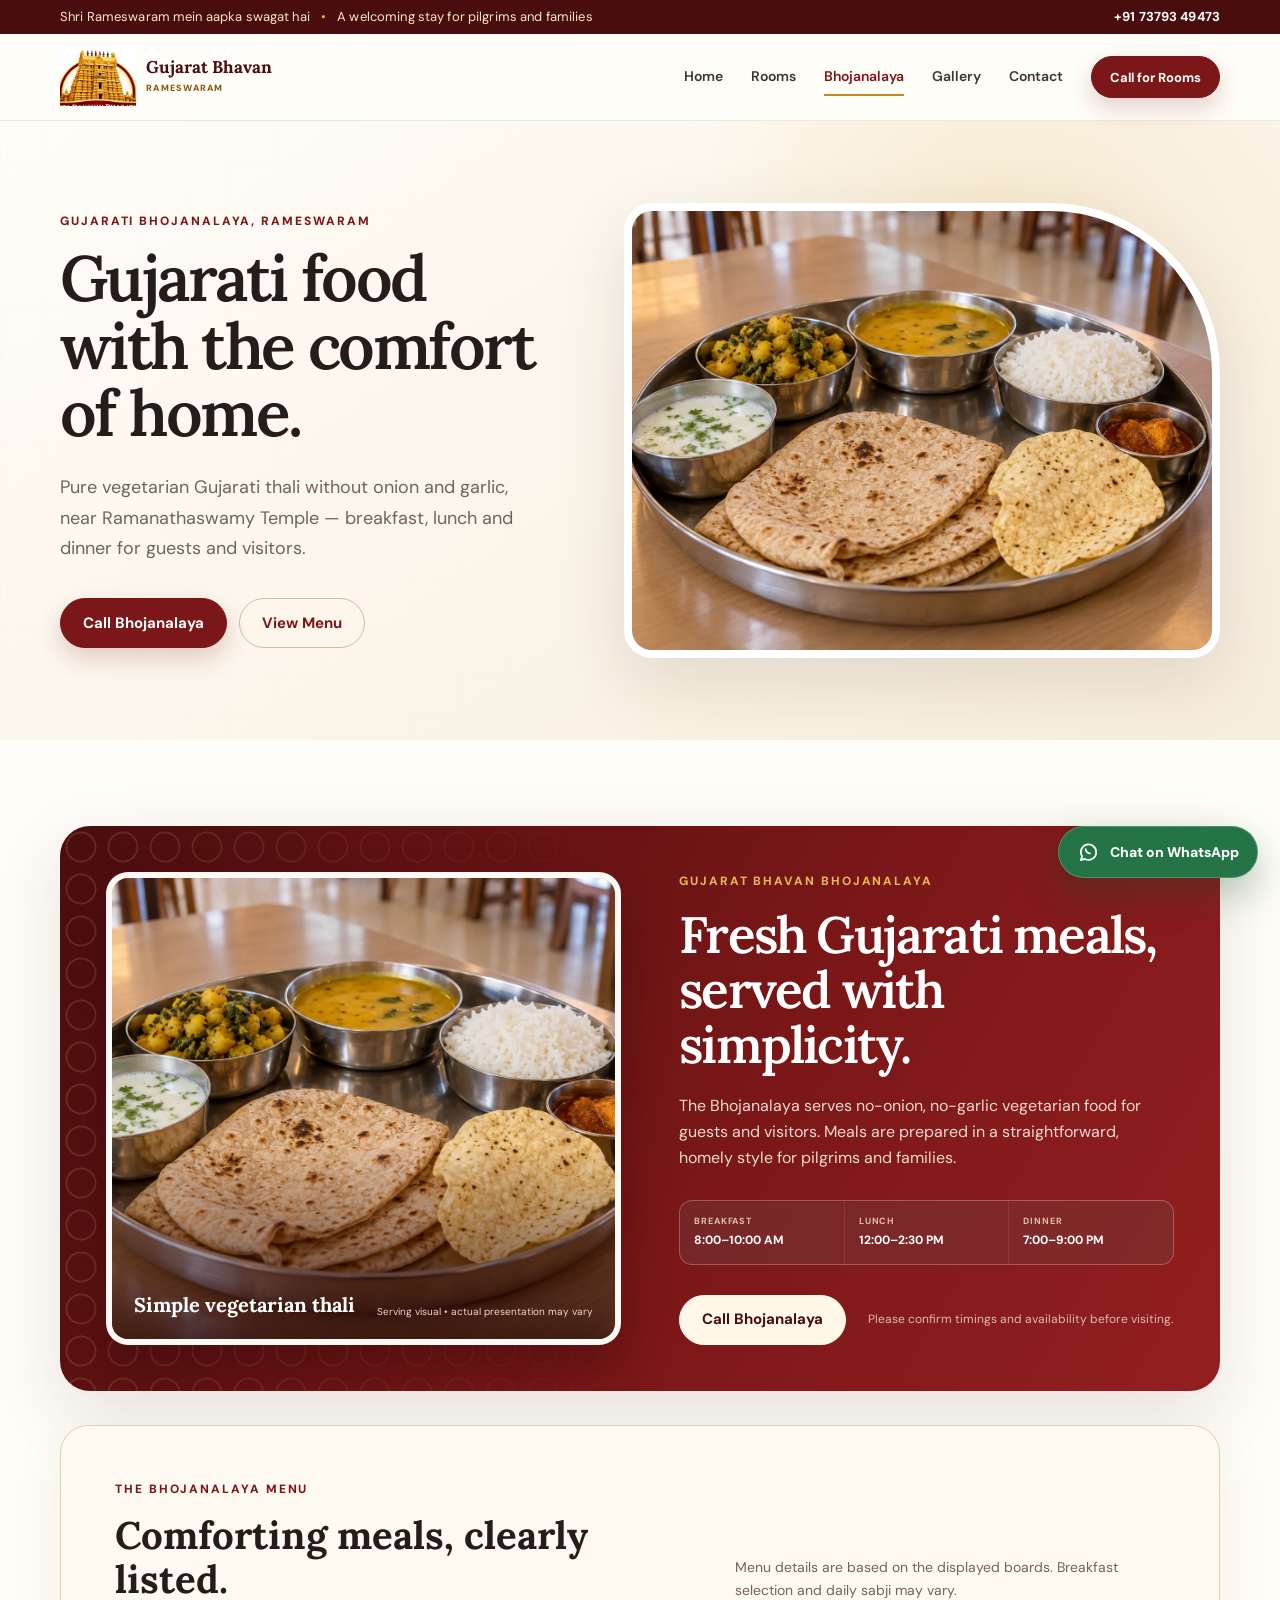
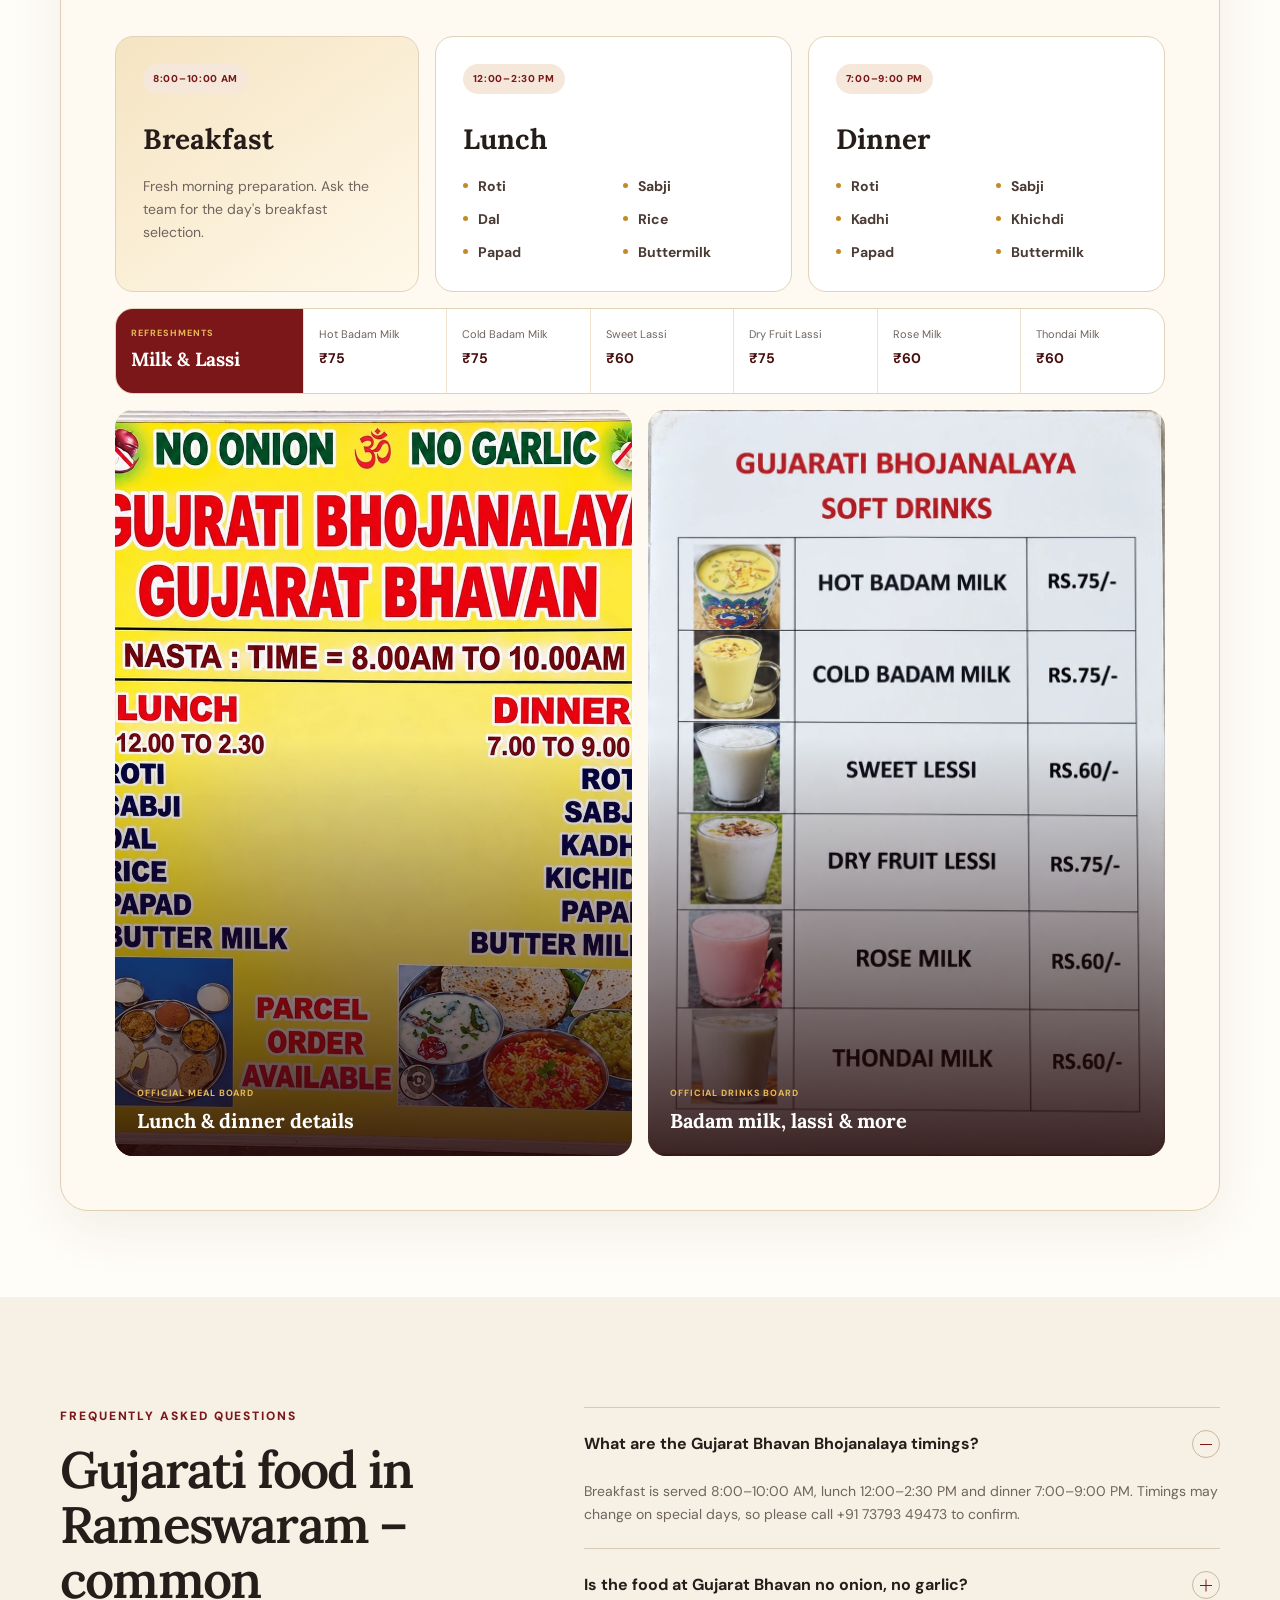
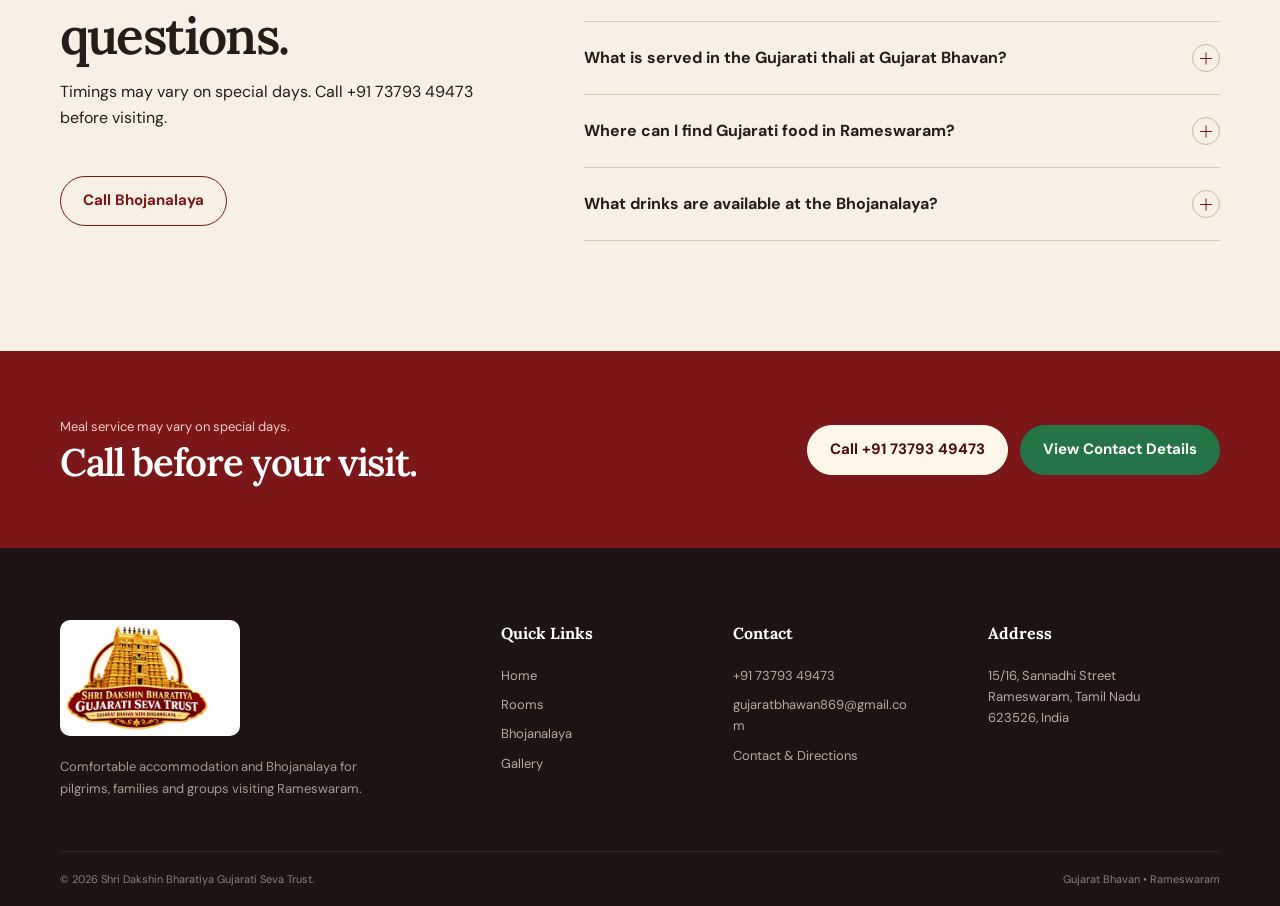
==== commit 127e0279: "Update contact number to +91 73793 49473 across all pages" ====
--- a/bhojanalaya.html
+++ b/bhojanalaya.html
@@ -1,10 +1,10 @@
-<!doctype html>
+﻿<!doctype html>
 <html lang="en-IN">
 <head>
   <meta charset="utf-8">
   <meta name="viewport" content="width=device-width, initial-scale=1">
   <title>Gujarati Thali in Rameswaram | Gujarat Bhavan Bhojanalaya</title>
-  <meta name="description" content="Pure veg, no-onion, no-garlic Gujarati thali in Rameswaram at Gujarat Bhavan Bhojanalaya, near the temple. Breakfast 8–10, lunch 12–2:30, dinner 7–9. Menu &amp; timings.">
+  <meta name="description" content="Pure veg, no-onion, no-garlic Gujarati thali at Gujarat Bhavan Bhojanalaya near Ramanathaswamy Temple, Rameswaram. See meal timings, menu and prices.">
   <meta name="keywords" content="Gujarati food Rameswaram, Gujarati thali Rameswaram, Gujarati bhojanalaya Rameswaram, no onion no garlic food Rameswaram, pure veg restaurant Rameswaram, Jain friendly food Rameswaram, vegetarian food near Ramanathaswamy temple, Gujarat Bhavan bhojanalaya timings">
   <meta name="robots" content="index, follow, max-image-preview:large, max-snippet:-1, max-video-preview:-1">
   <meta name="author" content="Shri Dakshin Bharatiya Gujarati Seva Trust">
@@ -22,7 +22,7 @@
   <meta property="og:site_name" content="Gujarat Bhavan Rameswaram">
   <meta property="og:url" content="https://www.gujaratbhavandharmshala.in/bhojanalaya.html">
   <meta property="og:title" content="Gujarat Bhavan Bhojanalaya – Gujarati Vegetarian Food in Rameswaram">
-  <meta property="og:description" content="Pure veg, no-onion, no-garlic Gujarati thali in Rameswaram at Gujarat Bhavan Bhojanalaya, near the temple. Breakfast 8–10, lunch 12–2:30, dinner 7–9. Menu &amp; timings.">
+  <meta property="og:description" content="Pure veg, no-onion, no-garlic Gujarati thali at Gujarat Bhavan Bhojanalaya near Ramanathaswamy Temple, Rameswaram. See meal timings, menu and prices.">
   <meta property="og:image" content="https://www.gujaratbhavandharmshala.in/assets/images/brand-social.jpg">
   <meta property="og:image:type" content="image/jpeg">
   <meta property="og:image:width" content="1536">
@@ -30,7 +30,7 @@
   <meta property="og:image:alt" content="Gujarat Bhavan Rameswaram by Shri Dakshin Bharatiya Gujarati Seva Trust">
   <meta name="twitter:card" content="summary_large_image">
   <meta name="twitter:title" content="Gujarat Bhavan Bhojanalaya – Gujarati Vegetarian Food in Rameswaram">
-  <meta name="twitter:description" content="Pure veg, no-onion, no-garlic Gujarati thali in Rameswaram at Gujarat Bhavan Bhojanalaya, near the temple. Breakfast 8–10, lunch 12–2:30, dinner 7–9. Menu &amp; timings.">
+  <meta name="twitter:description" content="Pure veg, no-onion, no-garlic Gujarati thali at Gujarat Bhavan Bhojanalaya near Ramanathaswamy Temple, Rameswaram. See meal timings, menu and prices.">
   <meta name="twitter:image" content="https://www.gujaratbhavandharmshala.in/assets/images/brand-social.jpg">
   <meta name="twitter:image:alt" content="Gujarat Bhavan Rameswaram by Shri Dakshin Bharatiya Gujarati Seva Trust">
   <link rel="icon" href="/assets/images/favicon.png" type="image/png" sizes="256x256">
@@ -41,23 +41,23 @@
   <link rel="preconnect" href="https://fonts.googleapis.com"><link rel="preconnect" href="https://fonts.gstatic.com" crossorigin><link href="https://fonts.googleapis.com/css2?family=DM+Sans:wght@400;500;600;700&family=Lora:wght@500;600;700&display=swap" rel="stylesheet">
   <link rel="stylesheet" href="styles.css"><script>document.documentElement.classList.add('js');</script>
   <script type="application/ld+json">
-  {"@context":"https://schema.org","@graph":[{"@type":["NGO","Organization"],"@id":"https://www.gujaratbhavandharmshala.in/#trust","name":"Shri Dakshin Bharatiya Gujarati Seva Trust","alternateName":"Dakshin Bharatiya Gujarati Seva Trust","url":"https://www.gujaratbhavandharmshala.in/","logo":{"@type":"ImageObject","url":"https://www.gujaratbhavandharmshala.in/assets/images/brand-logo.webp","width":177,"height":131},"email":"gujaratbhawan869@gmail.com","telephone":"+91-70275-19522","address":{"@type":"PostalAddress","streetAddress":"15/16, Sannadhi Street","addressLocality":"Rameswaram","addressRegion":"Tamil Nadu","postalCode":"623526","addressCountry":"IN"},"sameAs":["https://maps.app.goo.gl/mpGKnk4Ngvu2DnGs6"]},{"@type":"WebSite","@id":"https://www.gujaratbhavandharmshala.in/#website","url":"https://www.gujaratbhavandharmshala.in/","name":"Gujarat Bhavan Rameswaram","alternateName":["Gujarat Bhavan Dharmshala","Gujarat Bhavan Rameshwaram"],"inLanguage":"en-IN","publisher":{"@id":"https://www.gujaratbhavandharmshala.in/#trust"}},{"@type":["LodgingBusiness","Hostel"],"@id":"https://www.gujaratbhavandharmshala.in/#lodging","name":"Gujarat Bhavan Rameswaram","alternateName":["Gujarat Bhavan Dharmshala Rameswaram","Gujarat Bhavan Dharamshala Rameshwaram","Gujarati Bhavan Rameswaram","Gujarat Bhawan Rameswaram","Gujarati Dharamshala Rameswaram","ગુજરાત ભવન રામેશ્વરમ","गुजरात भवन रामेश्वरम"],"description":"Gujarati dharamshala in Rameswaram with AC and non-AC family, double, multi-bed and group rooms and a pure vegetarian no-onion, no-garlic Gujarati Bhojanalaya, on Sannadhi Street near Sri Ramanathaswamy Temple. Managed by Shri Dakshin Bharatiya Gujarati Seva Trust.","url":"https://www.gujaratbhavandharmshala.in/","telephone":"+91-70275-19522","email":"gujaratbhawan869@gmail.com","logo":"https://www.gujaratbhavandharmshala.in/assets/images/brand-logo.webp","image":["https://www.gujaratbhavandharmshala.in/assets/images/room-family.webp","https://www.gujaratbhavandharmshala.in/assets/images/room-triple.webp","https://www.gujaratbhavandharmshala.in/assets/images/room-double.webp","https://www.gujaratbhavandharmshala.in/assets/images/gallery/bhavan-exterior.webp","https://www.gujaratbhavandharmshala.in/assets/images/gallery/official-signboard.webp"],"priceRange":"₹","currenciesAccepted":"INR","address":{"@type":"PostalAddress","streetAddress":"15/16, Sannadhi Street","addressLocality":"Rameswaram","addressRegion":"Tamil Nadu","postalCode":"623526","addressCountry":"IN"},"geo":{"@type":"GeoCoordinates","latitude":9.28821,"longitude":79.3197},"hasMap":"https://maps.app.goo.gl/mpGKnk4Ngvu2DnGs6","areaServed":{"@type":"City","name":"Rameswaram"},"contactPoint":[{"@type":"ContactPoint","telephone":"+91-70275-19522","contactType":"reservations","areaServed":"IN","availableLanguage":["English","Hindi","Gujarati"]},{"@type":"ContactPoint","telephone":"+91-70275-19522","contactType":"customer service","areaServed":"IN"},{"@type":"ContactPoint","telephone":"+91-70275-19522","contactType":"Bhojanalaya enquiries","areaServed":"IN"}],"amenityFeature":[{"@type":"LocationFeatureSpecification","name":"Air-conditioned rooms","value":true},{"@type":"LocationFeatureSpecification","name":"Non-air-conditioned rooms","value":true},{"@type":"LocationFeatureSpecification","name":"Family rooms","value":true},{"@type":"LocationFeatureSpecification","name":"Group / dormitory-style rooms","value":true},{"@type":"LocationFeatureSpecification","name":"Pure vegetarian Bhojanalaya (no onion, no garlic)","value":true},{"@type":"LocationFeatureSpecification","name":"Walking distance to Ramanathaswamy Temple","value":true}],"audience":{"@type":"Audience","audienceType":"Pilgrims, families and yatra groups"},"parentOrganization":{"@id":"https://www.gujaratbhavandharmshala.in/#trust"},"containsPlace":{"@id":"https://www.gujaratbhavandharmshala.in/bhojanalaya.html#bhojanalaya"},"keywords":"Gujarat Bhavan Rameswaram, Gujarati dharamshala Rameswaram, dharmshala near Rameswaram temple, Gujarati bhojanalaya Rameswaram, no onion no garlic food Rameswaram, budget rooms near Ramanathaswamy Temple"},{"@type":"Restaurant","@id":"https://www.gujaratbhavandharmshala.in/bhojanalaya.html#bhojanalaya","name":"Gujarat Bhavan Bhojanalaya","alternateName":["Gujarati Bhojanalaya Rameswaram","Gujarat Bhavan Restaurant Rameswaram"],"description":"Pure vegetarian Gujarati Bhojanalaya in Rameswaram serving no-onion, no-garlic breakfast, Gujarati thali lunch and dinner near Ramanathaswamy Temple.","url":"https://www.gujaratbhavandharmshala.in/bhojanalaya.html","telephone":"+91-70275-19522","image":["https://www.gujaratbhavandharmshala.in/assets/images/gallery/gujarati-thali-generated.webp","https://www.gujaratbhavandharmshala.in/assets/images/gallery/bhojanalaya-menu-enhanced.webp"],"servesCuisine":["Gujarati","Indian Vegetarian","No onion no garlic (Satvik)"],"priceRange":"₹","acceptsReservations":false,"address":{"@type":"PostalAddress","streetAddress":"15/16, Sannadhi Street","addressLocality":"Rameswaram","addressRegion":"Tamil Nadu","postalCode":"623526","addressCountry":"IN"},"geo":{"@type":"GeoCoordinates","latitude":9.28821,"longitude":79.3197},"hasMap":"https://maps.app.goo.gl/mpGKnk4Ngvu2DnGs6","openingHoursSpecification":[{"@type":"OpeningHoursSpecification","dayOfWeek":["Monday","Tuesday","Wednesday","Thursday","Friday","Saturday","Sunday"],"opens":"08:00","closes":"10:00","name":"Breakfast"},{"@type":"OpeningHoursSpecification","dayOfWeek":["Monday","Tuesday","Wednesday","Thursday","Friday","Saturday","Sunday"],"opens":"12:00","closes":"14:30","name":"Lunch"},{"@type":"OpeningHoursSpecification","dayOfWeek":["Monday","Tuesday","Wednesday","Thursday","Friday","Saturday","Sunday"],"opens":"19:00","closes":"21:00","name":"Dinner"}],"hasMenu":{"@type":"Menu","name":"Gujarat Bhavan Bhojanalaya Menu","hasMenuSection":[{"@type":"MenuSection","name":"Lunch (12:00–2:30 PM)","hasMenuItem":[{"@type":"MenuItem","name":"Roti","suitableForDiet":"https://schema.org/VegetarianDiet"},{"@type":"MenuItem","name":"Sabji","suitableForDiet":"https://schema.org/VegetarianDiet"},{"@type":"MenuItem","name":"Dal","suitableForDiet":"https://schema.org/VegetarianDiet"},{"@type":"MenuItem","name":"Rice","suitableForDiet":"https://schema.org/VegetarianDiet"},{"@type":"MenuItem","name":"Papad","suitableForDiet":"https://schema.org/VegetarianDiet"},{"@type":"MenuItem","name":"Buttermilk","suitableForDiet":"https://schema.org/VegetarianDiet"}]},{"@type":"MenuSection","name":"Dinner (7:00–9:00 PM)","hasMenuItem":[{"@type":"MenuItem","name":"Roti","suitableForDiet":"https://schema.org/VegetarianDiet"},{"@type":"MenuItem","name":"Sabji","suitableForDiet":"https://schema.org/VegetarianDiet"},{"@type":"MenuItem","name":"Kadhi","suitableForDiet":"https://schema.org/VegetarianDiet"},{"@type":"MenuItem","name":"Khichdi","suitableForDiet":"https://schema.org/VegetarianDiet"},{"@type":"MenuItem","name":"Papad","suitableForDiet":"https://schema.org/VegetarianDiet"},{"@type":"MenuItem","name":"Buttermilk","suitableForDiet":"https://schema.org/VegetarianDiet"}]},{"@type":"MenuSection","name":"Milk & Lassi","hasMenuItem":[{"@type":"MenuItem","name":"Hot Badam Milk","offers":{"@type":"Offer","price":75,"priceCurrency":"INR"}},{"@type":"MenuItem","name":"Cold Badam Milk","offers":{"@type":"Offer","price":75,"priceCurrency":"INR"}},{"@type":"MenuItem","name":"Sweet Lassi","offers":{"@type":"Offer","price":60,"priceCurrency":"INR"}},{"@type":"MenuItem","name":"Dry Fruit Lassi","offers":{"@type":"Offer","price":75,"priceCurrency":"INR"}},{"@type":"MenuItem","name":"Rose Milk","offers":{"@type":"Offer","price":60,"priceCurrency":"INR"}},{"@type":"MenuItem","name":"Thondai Milk","offers":{"@type":"Offer","price":60,"priceCurrency":"INR"}}]}]},"parentOrganization":{"@id":"https://www.gujaratbhavandharmshala.in/#trust"},"containedInPlace":{"@id":"https://www.gujaratbhavandharmshala.in/#lodging"}},{"@type":"WebPage","@id":"https://www.gujaratbhavandharmshala.in/bhojanalaya.html#webpage","url":"https://www.gujaratbhavandharmshala.in/bhojanalaya.html","name":"Gujarati Thali in Rameswaram | Gujarat Bhavan Bhojanalaya","description":"Pure veg, no-onion, no-garlic Gujarati thali in Rameswaram at Gujarat Bhavan Bhojanalaya, near the temple. Breakfast 8–10, lunch 12–2:30, dinner 7–9. Menu & timings.","inLanguage":"en-IN","isPartOf":{"@id":"https://www.gujaratbhavandharmshala.in/#website"},"about":{"@id":"https://www.gujaratbhavandharmshala.in/#lodging"},"primaryImageOfPage":{"@type":"ImageObject","url":"https://www.gujaratbhavandharmshala.in/assets/images/gallery/gujarati-thali-generated.webp"},"breadcrumb":{"@id":"https://www.gujaratbhavandharmshala.in/bhojanalaya.html#breadcrumb"},"dateModified":"2026-10-29"},{"@type":"BreadcrumbList","@id":"https://www.gujaratbhavandharmshala.in/bhojanalaya.html#breadcrumb","itemListElement":[{"@type":"ListItem","position":1,"name":"Home","item":"https://www.gujaratbhavandharmshala.in/"},{"@type":"ListItem","position":2,"name":"Bhojanalaya","item":"https://www.gujaratbhavandharmshala.in/bhojanalaya.html"}]},{"@type":"FAQPage","@id":"https://www.gujaratbhavandharmshala.in/bhojanalaya.html#faq","mainEntity":[{"@type":"Question","name":"What are the Gujarat Bhavan Bhojanalaya timings?","acceptedAnswer":{"@type":"Answer","text":"Breakfast is served 8:00–10:00 AM, lunch 12:00–2:30 PM and dinner 7:00–9:00 PM. Timings may change on special days, so please call +91 70275 19522 to confirm."}},{"@type":"Question","name":"Is the food at Gujarat Bhavan no onion, no garlic?","acceptedAnswer":{"@type":"Answer","text":"Yes. The Bhojanalaya serves pure vegetarian Gujarati food prepared without onion and garlic, suitable for pilgrims who prefer satvik meals."}},{"@type":"Question","name":"What is served in the Gujarati thali at Gujarat Bhavan?","acceptedAnswer":{"@type":"Answer","text":"Lunch includes roti, sabji, dal, rice, papad and buttermilk (chaas). Dinner includes roti, sabji, kadhi, khichdi, papad and buttermilk. The daily sabji may vary."}},{"@type":"Question","name":"Where can I find Gujarati food in Rameswaram?","acceptedAnswer":{"@type":"Answer","text":"Gujarat Bhavan Bhojanalaya at 15/16, Sannadhi Street, near Ramanathaswamy Temple, serves homely Gujarati vegetarian meals to guests and visitors. Phone: +91 70275 19522."}},{"@type":"Question","name":"What drinks are available at the Bhojanalaya?","acceptedAnswer":{"@type":"Answer","text":"Hot and cold badam milk (₹75), sweet lassi (₹60), dry fruit lassi (₹75), rose milk (₹60) and thondai milk (₹60), as listed on the displayed board."}}]}]}
+  {"@context":"https://schema.org","@graph":[{"@type":["NGO","Organization"],"@id":"https://www.gujaratbhavandharmshala.in/#trust","name":"Shri Dakshin Bharatiya Gujarati Seva Trust","alternateName":"Dakshin Bharatiya Gujarati Seva Trust","url":"https://www.gujaratbhavandharmshala.in/","logo":{"@type":"ImageObject","url":"https://www.gujaratbhavandharmshala.in/assets/images/brand-logo.webp","width":177,"height":131},"email":"gujaratbhawan869@gmail.com","telephone":"+91-73793-49473","address":{"@type":"PostalAddress","streetAddress":"15/16, Sannadhi Street","addressLocality":"Rameswaram","addressRegion":"Tamil Nadu","postalCode":"623526","addressCountry":"IN"},"sameAs":["https://maps.app.goo.gl/mpGKnk4Ngvu2DnGs6"]},{"@type":"WebSite","@id":"https://www.gujaratbhavandharmshala.in/#website","url":"https://www.gujaratbhavandharmshala.in/","name":"Gujarat Bhavan Rameswaram","alternateName":["Gujarat Bhavan Dharmshala","Gujarat Bhavan Rameshwaram"],"inLanguage":"en-IN","publisher":{"@id":"https://www.gujaratbhavandharmshala.in/#trust"}},{"@type":["LodgingBusiness","Hostel"],"@id":"https://www.gujaratbhavandharmshala.in/#lodging","name":"Gujarat Bhavan Rameswaram","alternateName":["Gujarat Bhavan Dharmshala Rameswaram","Gujarat Bhavan Dharamshala Rameshwaram","Gujarati Bhavan Rameswaram","Gujarat Bhawan Rameswaram","Gujarati Dharamshala Rameswaram","ગુજરાત ભવન રામેશ્વરમ","गुजरात भवन रामेश्वरम"],"description":"Gujarati dharamshala in Rameswaram with AC and non-AC family, double, multi-bed and group rooms and a pure vegetarian no-onion, no-garlic Gujarati Bhojanalaya, on Sannadhi Street near Sri Ramanathaswamy Temple. Managed by Shri Dakshin Bharatiya Gujarati Seva Trust.","url":"https://www.gujaratbhavandharmshala.in/","telephone":"+91-73793-49473","email":"gujaratbhawan869@gmail.com","logo":"https://www.gujaratbhavandharmshala.in/assets/images/brand-logo.webp","image":["https://www.gujaratbhavandharmshala.in/assets/images/room-family.webp","https://www.gujaratbhavandharmshala.in/assets/images/room-triple.webp","https://www.gujaratbhavandharmshala.in/assets/images/room-double.webp","https://www.gujaratbhavandharmshala.in/assets/images/gallery/bhavan-exterior.webp","https://www.gujaratbhavandharmshala.in/assets/images/gallery/official-signboard.webp"],"priceRange":"₹","currenciesAccepted":"INR","address":{"@type":"PostalAddress","streetAddress":"15/16, Sannadhi Street","addressLocality":"Rameswaram","addressRegion":"Tamil Nadu","postalCode":"623526","addressCountry":"IN"},"geo":{"@type":"GeoCoordinates","latitude":9.28821,"longitude":79.3197},"hasMap":"https://maps.app.goo.gl/mpGKnk4Ngvu2DnGs6","areaServed":{"@type":"City","name":"Rameswaram"},"contactPoint":[{"@type":"ContactPoint","telephone":"+91-73793-49473","contactType":"reservations","areaServed":"IN","availableLanguage":["English","Hindi","Gujarati"]},{"@type":"ContactPoint","telephone":"+91-73793-49473","contactType":"customer service","areaServed":"IN"},{"@type":"ContactPoint","telephone":"+91-73793-49473","contactType":"Bhojanalaya enquiries","areaServed":"IN"}],"amenityFeature":[{"@type":"LocationFeatureSpecification","name":"Air-conditioned rooms","value":true},{"@type":"LocationFeatureSpecification","name":"Non-air-conditioned rooms","value":true},{"@type":"LocationFeatureSpecification","name":"Family rooms","value":true},{"@type":"LocationFeatureSpecification","name":"Group / dormitory-style rooms","value":true},{"@type":"LocationFeatureSpecification","name":"Pure vegetarian Bhojanalaya (no onion, no garlic)","value":true},{"@type":"LocationFeatureSpecification","name":"Walking distance to Ramanathaswamy Temple","value":true}],"audience":{"@type":"Audience","audienceType":"Pilgrims, families and yatra groups"},"parentOrganization":{"@id":"https://www.gujaratbhavandharmshala.in/#trust"},"containsPlace":{"@id":"https://www.gujaratbhavandharmshala.in/bhojanalaya.html#bhojanalaya"},"keywords":"Gujarat Bhavan Rameswaram, Gujarati dharamshala Rameswaram, dharmshala near Rameswaram temple, Gujarati bhojanalaya Rameswaram, no onion no garlic food Rameswaram, budget rooms near Ramanathaswamy Temple"},{"@type":"Restaurant","@id":"https://www.gujaratbhavandharmshala.in/bhojanalaya.html#bhojanalaya","name":"Gujarat Bhavan Bhojanalaya","alternateName":["Gujarati Bhojanalaya Rameswaram","Gujarat Bhavan Restaurant Rameswaram"],"description":"Pure vegetarian Gujarati Bhojanalaya in Rameswaram serving no-onion, no-garlic breakfast, Gujarati thali lunch and dinner near Ramanathaswamy Temple.","url":"https://www.gujaratbhavandharmshala.in/bhojanalaya.html","telephone":"+91-73793-49473","image":["https://www.gujaratbhavandharmshala.in/assets/images/gallery/gujarati-thali-generated.webp","https://www.gujaratbhavandharmshala.in/assets/images/gallery/bhojanalaya-menu-enhanced.webp"],"servesCuisine":["Gujarati","Indian Vegetarian","No onion no garlic (Satvik)"],"priceRange":"₹","acceptsReservations":false,"address":{"@type":"PostalAddress","streetAddress":"15/16, Sannadhi Street","addressLocality":"Rameswaram","addressRegion":"Tamil Nadu","postalCode":"623526","addressCountry":"IN"},"geo":{"@type":"GeoCoordinates","latitude":9.28821,"longitude":79.3197},"hasMap":"https://maps.app.goo.gl/mpGKnk4Ngvu2DnGs6","openingHoursSpecification":[{"@type":"OpeningHoursSpecification","dayOfWeek":["Monday","Tuesday","Wednesday","Thursday","Friday","Saturday","Sunday"],"opens":"08:00","closes":"10:00","name":"Breakfast"},{"@type":"OpeningHoursSpecification","dayOfWeek":["Monday","Tuesday","Wednesday","Thursday","Friday","Saturday","Sunday"],"opens":"12:00","closes":"14:30","name":"Lunch"},{"@type":"OpeningHoursSpecification","dayOfWeek":["Monday","Tuesday","Wednesday","Thursday","Friday","Saturday","Sunday"],"opens":"19:00","closes":"21:00","name":"Dinner"}],"hasMenu":{"@type":"Menu","name":"Gujarat Bhavan Bhojanalaya Menu","hasMenuSection":[{"@type":"MenuSection","name":"Lunch (12:00–2:30 PM)","hasMenuItem":[{"@type":"MenuItem","name":"Roti","suitableForDiet":"https://schema.org/VegetarianDiet"},{"@type":"MenuItem","name":"Sabji","suitableForDiet":"https://schema.org/VegetarianDiet"},{"@type":"MenuItem","name":"Dal","suitableForDiet":"https://schema.org/VegetarianDiet"},{"@type":"MenuItem","name":"Rice","suitableForDiet":"https://schema.org/VegetarianDiet"},{"@type":"MenuItem","name":"Papad","suitableForDiet":"https://schema.org/VegetarianDiet"},{"@type":"MenuItem","name":"Buttermilk","suitableForDiet":"https://schema.org/VegetarianDiet"}]},{"@type":"MenuSection","name":"Dinner (7:00–9:00 PM)","hasMenuItem":[{"@type":"MenuItem","name":"Roti","suitableForDiet":"https://schema.org/VegetarianDiet"},{"@type":"MenuItem","name":"Sabji","suitableForDiet":"https://schema.org/VegetarianDiet"},{"@type":"MenuItem","name":"Kadhi","suitableForDiet":"https://schema.org/VegetarianDiet"},{"@type":"MenuItem","name":"Khichdi","suitableForDiet":"https://schema.org/VegetarianDiet"},{"@type":"MenuItem","name":"Papad","suitableForDiet":"https://schema.org/VegetarianDiet"},{"@type":"MenuItem","name":"Buttermilk","suitableForDiet":"https://schema.org/VegetarianDiet"}]},{"@type":"MenuSection","name":"Milk & Lassi","hasMenuItem":[{"@type":"MenuItem","name":"Hot Badam Milk","offers":{"@type":"Offer","price":75,"priceCurrency":"INR"}},{"@type":"MenuItem","name":"Cold Badam Milk","offers":{"@type":"Offer","price":75,"priceCurrency":"INR"}},{"@type":"MenuItem","name":"Sweet Lassi","offers":{"@type":"Offer","price":60,"priceCurrency":"INR"}},{"@type":"MenuItem","name":"Dry Fruit Lassi","offers":{"@type":"Offer","price":75,"priceCurrency":"INR"}},{"@type":"MenuItem","name":"Rose Milk","offers":{"@type":"Offer","price":60,"priceCurrency":"INR"}},{"@type":"MenuItem","name":"Thondai Milk","offers":{"@type":"Offer","price":60,"priceCurrency":"INR"}}]}]},"parentOrganization":{"@id":"https://www.gujaratbhavandharmshala.in/#trust"},"containedInPlace":{"@id":"https://www.gujaratbhavandharmshala.in/#lodging"}},{"@type":"WebPage","@id":"https://www.gujaratbhavandharmshala.in/bhojanalaya.html#webpage","url":"https://www.gujaratbhavandharmshala.in/bhojanalaya.html","name":"Gujarati Thali in Rameswaram | Gujarat Bhavan Bhojanalaya","description":"Pure veg, no-onion, no-garlic Gujarati thali at Gujarat Bhavan Bhojanalaya near Ramanathaswamy Temple, Rameswaram. See meal timings, menu and prices.","inLanguage":"en-IN","isPartOf":{"@id":"https://www.gujaratbhavandharmshala.in/#website"},"about":{"@id":"https://www.gujaratbhavandharmshala.in/#lodging"},"primaryImageOfPage":{"@type":"ImageObject","url":"https://www.gujaratbhavandharmshala.in/assets/images/gallery/gujarati-thali-generated.webp"},"breadcrumb":{"@id":"https://www.gujaratbhavandharmshala.in/bhojanalaya.html#breadcrumb"},"dateModified":"2026-10-30"},{"@type":"BreadcrumbList","@id":"https://www.gujaratbhavandharmshala.in/bhojanalaya.html#breadcrumb","itemListElement":[{"@type":"ListItem","position":1,"name":"Home","item":"https://www.gujaratbhavandharmshala.in/"},{"@type":"ListItem","position":2,"name":"Bhojanalaya","item":"https://www.gujaratbhavandharmshala.in/bhojanalaya.html"}]},{"@type":"FAQPage","@id":"https://www.gujaratbhavandharmshala.in/bhojanalaya.html#faq","mainEntity":[{"@type":"Question","name":"What are the Gujarat Bhavan Bhojanalaya timings?","acceptedAnswer":{"@type":"Answer","text":"Breakfast is served 8:00–10:00 AM, lunch 12:00–2:30 PM and dinner 7:00–9:00 PM. Timings may change on special days, so please call +91 73793 49473 to confirm."}},{"@type":"Question","name":"Is the food at Gujarat Bhavan no onion, no garlic?","acceptedAnswer":{"@type":"Answer","text":"Yes. The Bhojanalaya serves pure vegetarian Gujarati food prepared without onion and garlic, suitable for pilgrims who prefer satvik meals."}},{"@type":"Question","name":"What is served in the Gujarati thali at Gujarat Bhavan?","acceptedAnswer":{"@type":"Answer","text":"Lunch includes roti, sabji, dal, rice, papad and buttermilk (chaas). Dinner includes roti, sabji, kadhi, khichdi, papad and buttermilk. The daily sabji may vary."}},{"@type":"Question","name":"Where can I find Gujarati food in Rameswaram?","acceptedAnswer":{"@type":"Answer","text":"Gujarat Bhavan Bhojanalaya at 15/16, Sannadhi Street, near Ramanathaswamy Temple, serves homely Gujarati vegetarian meals to guests and visitors. Phone: +91 73793 49473."}},{"@type":"Question","name":"What drinks are available at the Bhojanalaya?","acceptedAnswer":{"@type":"Answer","text":"Hot and cold badam milk (₹75), sweet lassi (₹60), dry fruit lassi (₹75), rose milk (₹60) and thondai milk (₹60), as listed on the displayed board."}}]}]}
   </script>
 </head>
 <body class="inner-page">
   <a class="skip-link" href="#main-content">Skip to main content</a>
-  <div class="topbar"><div class="container topbar__inner"><p>Shri Rameswaram mein aapka swagat hai <span>•</span> A welcoming stay for pilgrims and families</p><a href="tel:+917027519522">+91 70275 19522</a></div></div>
-  <header class="site-header" id="site-header"><div class="container header__inner"><a class="brand" href="/" aria-label="Gujarat Bhavan home"><span class="brand__mark"><img src="assets/images/brand-mark-220.webp" alt="" width="220" height="166"></span><span class="brand__copy"><strong>Gujarat Bhavan</strong><small>Rameswaram</small></span></a><button class="nav-toggle" type="button" aria-expanded="false" aria-controls="primary-navigation" aria-label="Open navigation"><span></span><span></span><span></span></button><nav class="primary-nav" id="primary-navigation" aria-label="Primary navigation"><a href="/">Home</a><a href="rooms.html">Rooms</a><a href="bhojanalaya.html" aria-current="page">Bhojanalaya</a><a href="gallery.html">Gallery</a><a href="contact.html">Contact</a><a class="button button--small" href="tel:+917027519522">Call for Rooms</a></nav></div></header>
+  <div class="topbar"><div class="container topbar__inner"><p>Shri Rameswaram mein aapka swagat hai <span>•</span> A welcoming stay for pilgrims and families</p><a href="tel:+917379349473">+91 73793 49473</a></div></div>
+  <header class="site-header" id="site-header"><div class="container header__inner"><a class="brand" href="/" aria-label="Gujarat Bhavan home"><span class="brand__mark"><img src="assets/images/brand-mark-220.webp" alt="" width="220" height="166" role="presentation" aria-hidden="true"></span><span class="brand__copy"><strong>Gujarat Bhavan</strong><small>Rameswaram</small></span></a><button class="nav-toggle" type="button" aria-expanded="false" aria-controls="primary-navigation" aria-label="Open navigation"><span></span><span></span><span></span></button><nav class="primary-nav" id="primary-navigation" aria-label="Primary navigation"><a href="/">Home</a><a href="rooms.html">Rooms</a><a href="bhojanalaya.html" aria-current="page">Bhojanalaya</a><a href="gallery.html">Gallery</a><a href="contact.html">Contact</a><a class="button button--small" href="tel:+917379349473">Call for Rooms</a></nav></div></header>
 
   <main id="main-content">
-    <section class="page-hero page-hero--food"><div class="container page-hero__grid"><div class="page-hero__content reveal"><h1><span class="eyebrow h1-kicker">Gujarati Bhojanalaya, Rameswaram</span>Gujarati food with the comfort of home.</h1><p>Pure vegetarian Gujarati thali without onion and garlic, near Ramanathaswamy Temple — breakfast, lunch and dinner for guests and visitors.</p><div class="hero__actions"><a class="button" href="tel:+917027519522">Call Bhojanalaya</a><a class="button button--ghost" href="#menu">View Menu</a></div></div><figure class="page-hero__media reveal reveal--delay"><img src="assets/images/gallery/gujarati-thali-generated.webp" alt="Gujarati vegetarian thali" width="1536" height="1024" fetchpriority="high"></figure></div></section>
+    <section class="page-hero page-hero--food"><div class="container page-hero__grid"><div class="page-hero__content reveal"><h1><span class="eyebrow h1-kicker">Gujarati Bhojanalaya, Rameswaram</span>Gujarati food with the comfort of home.</h1><p>Pure vegetarian Gujarati thali without onion and garlic, near Ramanathaswamy Temple — breakfast, lunch and dinner for guests and visitors.</p><div class="hero__actions"><a class="button" href="tel:+917379349473">Call Bhojanalaya</a><a class="button button--ghost" href="#menu">View Menu</a></div></div><figure class="page-hero__media reveal reveal--delay"><img src="assets/images/gallery/gujarati-thali-generated.webp" alt="Gujarati vegetarian thali" width="1536" height="1024" fetchpriority="high"></figure></div></section>
 
     <section class="bhojanalaya section" id="menu"><div class="container">
-      <div class="bhojanalaya__card reveal"><div class="bhojanalaya__pattern" aria-hidden="true"></div><figure class="bhojanalaya__hero-photo"><img src="assets/images/gallery/gujarati-thali-generated.webp" alt="Gujarati vegetarian thali with roti, sabji, dal, rice, papad and buttermilk" width="1536" height="1024" loading="lazy"><figcaption><strong>Simple vegetarian thali</strong><span>Serving visual • actual presentation may vary</span></figcaption></figure><div class="bhojanalaya__content"><p class="eyebrow">Gujarat Bhavan Bhojanalaya</p><h2>Fresh Gujarati meals, served with simplicity.</h2><p>The Bhojanalaya serves no-onion, no-garlic vegetarian food for guests and visitors. Meals are prepared in a straightforward, homely style for pilgrims and families.</p><div class="meal-schedule"><div><small>Breakfast</small><strong>8:00–10:00 AM</strong></div><div><small>Lunch</small><strong>12:00–2:30 PM</strong></div><div><small>Dinner</small><strong>7:00–9:00 PM</strong></div></div><div class="bhojanalaya__actions"><a class="button button--cream" href="tel:+917027519522">Call Bhojanalaya</a><span>Please confirm timings and availability before visiting.</span></div></div></div>
+      <div class="bhojanalaya__card reveal"><div class="bhojanalaya__pattern" aria-hidden="true"></div><figure class="bhojanalaya__hero-photo"><img src="assets/images/gallery/gujarati-thali-generated.webp" alt="Gujarati vegetarian thali with roti, sabji, dal, rice, papad and buttermilk" width="1536" height="1024" loading="lazy" decoding="async"><figcaption><strong>Simple vegetarian thali</strong><span>Serving visual • actual presentation may vary</span></figcaption></figure><div class="bhojanalaya__content"><p class="eyebrow">Gujarat Bhavan Bhojanalaya</p><h2>Fresh Gujarati meals, served with simplicity.</h2><p>The Bhojanalaya serves no-onion, no-garlic vegetarian food for guests and visitors. Meals are prepared in a straightforward, homely style for pilgrims and families.</p><div class="meal-schedule"><div><small>Breakfast</small><strong>8:00–10:00 AM</strong></div><div><small>Lunch</small><strong>12:00–2:30 PM</strong></div><div><small>Dinner</small><strong>7:00–9:00 PM</strong></div></div><div class="bhojanalaya__actions"><a class="button button--cream" href="tel:+917379349473">Call Bhojanalaya</a><span>Please confirm timings and availability before visiting.</span></div></div></div>
 
       <div class="food-menu reveal"><div class="food-menu__heading"><div><p class="eyebrow">The Bhojanalaya Menu</p><h3>Comforting meals, clearly listed.</h3></div><p>Menu details are based on the displayed boards. Breakfast selection and daily sabji may vary.</p></div><div class="food-menu__grid"><article class="food-menu__card food-menu__card--breakfast"><span class="food-menu__time">8:00–10:00 AM</span><h4>Breakfast</h4><p>Fresh morning preparation. Ask the team for the day's breakfast selection.</p></article><article class="food-menu__card"><span class="food-menu__time">12:00–2:30 PM</span><h4>Lunch</h4><ul><li>Roti</li><li>Sabji</li><li>Dal</li><li>Rice</li><li>Papad</li><li>Buttermilk</li></ul></article><article class="food-menu__card"><span class="food-menu__time">7:00–9:00 PM</span><h4>Dinner</h4><ul><li>Roti</li><li>Sabji</li><li>Kadhi</li><li>Khichdi</li><li>Papad</li><li>Buttermilk</li></ul></article></div>
         <div class="drinks-menu"><div class="drinks-menu__intro"><span>Refreshments</span><strong>Milk & Lassi</strong></div><div><span>Hot Badam Milk</span><strong>₹75</strong></div><div><span>Cold Badam Milk</span><strong>₹75</strong></div><div><span>Sweet Lassi</span><strong>₹60</strong></div><div><span>Dry Fruit Lassi</span><strong>₹75</strong></div><div><span>Rose Milk</span><strong>₹60</strong></div><div><span>Thondai Milk</span><strong>₹60</strong></div></div>
-        <div class="menu-boards"><button class="menu-board reveal" type="button" data-lightbox="assets/images/gallery/bhojanalaya-menu-enhanced.webp" aria-label="Open Bhojanalaya meal board"><img src="assets/images/gallery/bhojanalaya-menu-enhanced.webp" alt="Official Bhojanalaya meal board listing timings and meal items" width="1132" height="1389" loading="lazy"><span><small>Official meal board</small><strong>Lunch & dinner details</strong></span></button><button class="menu-board reveal reveal--delay" type="button" data-lightbox="assets/images/gallery/bhojanalaya-drinks-enhanced.webp" aria-label="Open Bhojanalaya drinks board"><img src="assets/images/gallery/bhojanalaya-drinks-enhanced.webp" alt="Official Bhojanalaya drinks menu with prices" width="1044" height="1506" loading="lazy"><span><small>Official drinks board</small><strong>Badam milk, lassi & more</strong></span></button></div>
+        <div class="menu-boards"><button class="menu-board reveal" type="button" data-lightbox="assets/images/gallery/bhojanalaya-menu-enhanced.webp" aria-label="Open Bhojanalaya meal board"><img src="assets/images/gallery/bhojanalaya-menu-enhanced.webp" alt="Official Bhojanalaya meal board listing timings and meal items" width="1132" height="1389" loading="lazy" decoding="async"><span><small>Official meal board</small><strong>Lunch & dinner details</strong></span></button><button class="menu-board reveal reveal--delay" type="button" data-lightbox="assets/images/gallery/bhojanalaya-drinks-enhanced.webp" aria-label="Open Bhojanalaya drinks board"><img src="assets/images/gallery/bhojanalaya-drinks-enhanced.webp" alt="Official Bhojanalaya drinks menu with prices" width="1044" height="1506" loading="lazy" decoding="async"><span><small>Official drinks board</small><strong>Badam milk, lassi & more</strong></span></button></div>
       </div>
     </div></section>
 
@@ -66,25 +66,25 @@
         <div class="section-heading reveal">
           <p class="eyebrow">Frequently Asked Questions</p>
           <h2>Gujarati food in Rameswaram – common questions.</h2>
-          <p>Timings may vary on special days. Call +91 70275 19522 before visiting.</p>
-          <a class="button button--outline" href="tel:+917027519522">Call Bhojanalaya</a>
+          <p>Timings may vary on special days. Call +91 73793 49473 before visiting.</p>
+          <a class="button button--outline" href="tel:+917379349473">Call Bhojanalaya</a>
         </div>
         <div class="accordion reveal reveal--delay">
-            <article class="accordion__item is-open"><button type="button" aria-expanded="true" aria-controls="food-faq-1"><span>What are the Gujarat Bhavan Bhojanalaya timings?</span><span class="accordion__plus" aria-hidden="true"></span></button><div class="accordion__panel" id="food-faq-1" aria-hidden="false"><p>Breakfast is served 8:00–10:00 AM, lunch 12:00–2:30 PM and dinner 7:00–9:00 PM. Timings may change on special days, so please call +91 70275 19522 to confirm.</p></div></article>
+            <article class="accordion__item is-open"><button type="button" aria-expanded="true" aria-controls="food-faq-1"><span>What are the Gujarat Bhavan Bhojanalaya timings?</span><span class="accordion__plus" aria-hidden="true"></span></button><div class="accordion__panel" id="food-faq-1" aria-hidden="false"><p>Breakfast is served 8:00–10:00 AM, lunch 12:00–2:30 PM and dinner 7:00–9:00 PM. Timings may change on special days, so please call +91 73793 49473 to confirm.</p></div></article>
             <article class="accordion__item"><button type="button" aria-expanded="false" aria-controls="food-faq-2"><span>Is the food at Gujarat Bhavan no onion, no garlic?</span><span class="accordion__plus" aria-hidden="true"></span></button><div class="accordion__panel" id="food-faq-2" aria-hidden="true"><p>Yes. The Bhojanalaya serves pure vegetarian Gujarati food prepared without onion and garlic, suitable for pilgrims who prefer satvik meals.</p></div></article>
             <article class="accordion__item"><button type="button" aria-expanded="false" aria-controls="food-faq-3"><span>What is served in the Gujarati thali at Gujarat Bhavan?</span><span class="accordion__plus" aria-hidden="true"></span></button><div class="accordion__panel" id="food-faq-3" aria-hidden="true"><p>Lunch includes roti, sabji, dal, rice, papad and buttermilk (chaas). Dinner includes roti, sabji, kadhi, khichdi, papad and buttermilk. The daily sabji may vary.</p></div></article>
-            <article class="accordion__item"><button type="button" aria-expanded="false" aria-controls="food-faq-4"><span>Where can I find Gujarati food in Rameswaram?</span><span class="accordion__plus" aria-hidden="true"></span></button><div class="accordion__panel" id="food-faq-4" aria-hidden="true"><p>Gujarat Bhavan Bhojanalaya at 15/16, Sannadhi Street, near Ramanathaswamy Temple, serves homely Gujarati vegetarian meals to guests and visitors. Phone: +91 70275 19522.</p></div></article>
+            <article class="accordion__item"><button type="button" aria-expanded="false" aria-controls="food-faq-4"><span>Where can I find Gujarati food in Rameswaram?</span><span class="accordion__plus" aria-hidden="true"></span></button><div class="accordion__panel" id="food-faq-4" aria-hidden="true"><p>Gujarat Bhavan Bhojanalaya at 15/16, Sannadhi Street, near Ramanathaswamy Temple, serves homely Gujarati vegetarian meals to guests and visitors. Phone: +91 73793 49473.</p></div></article>
             <article class="accordion__item"><button type="button" aria-expanded="false" aria-controls="food-faq-5"><span>What drinks are available at the Bhojanalaya?</span><span class="accordion__plus" aria-hidden="true"></span></button><div class="accordion__panel" id="food-faq-5" aria-hidden="true"><p>Hot and cold badam milk (₹75), sweet lassi (₹60), dry fruit lassi (₹75), rose milk (₹60) and thondai milk (₹60), as listed on the displayed board.</p></div></article>
         </div>
       </div>
     </section>
 
-    <section class="closing-cta"><div class="container closing-cta__inner reveal"><div><p>Meal service may vary on special days.</p><h2>Call before your visit.</h2></div><div class="closing-cta__actions"><a class="button button--cream" href="tel:+917027519522">Call +91 70275 19522</a><a class="button button--whatsapp" href="contact.html">View Contact Details</a></div></div></section>
+    <section class="closing-cta"><div class="container closing-cta__inner reveal"><div><p>Meal service may vary on special days.</p><h2>Call before your visit.</h2></div><div class="closing-cta__actions"><a class="button button--cream" href="tel:+917379349473">Call +91 73793 49473</a><a class="button button--whatsapp" href="contact.html">View Contact Details</a></div></div></section>
   </main>
 
-  <footer class="site-footer"><div class="container footer__grid"><div class="footer__brand"><img src="assets/images/brand-logo.webp" alt="Gujarat Bhavan logo" width="177" height="131" loading="lazy"><p>Comfortable accommodation and Bhojanalaya for pilgrims, families and groups visiting Rameswaram.</p></div><div><h2>Quick Links</h2><a href="/">Home</a><a href="rooms.html">Rooms</a><a href="bhojanalaya.html">Bhojanalaya</a><a href="gallery.html">Gallery</a></div><div><h2>Contact</h2><a href="tel:+917027519522">+91 70275 19522</a><a href="mailto:gujaratbhawan869@gmail.com">gujaratbhawan869@gmail.com</a><a href="contact.html">Contact & Directions</a></div><div><h2>Address</h2><address>15/16, Sannadhi Street<br>Rameswaram, Tamil Nadu<br>623526, India</address></div></div><div class="container footer__bottom"><p>© <span id="year">2026</span> Shri Dakshin Bharatiya Gujarati Seva Trust.</p><p>Gujarat Bhavan • Rameswaram</p></div></footer>
-  <a class="whatsapp-chat" href="https://wa.me/917027519522?text=Namaste%2C%20I%20would%20like%20to%20enquire%20about%20Gujarat%20Bhavan%20Rameswaram." target="_blank" rel="noopener" aria-label="Chat with Gujarat Bhavan on WhatsApp (opens in a new tab)"><svg aria-hidden="true" viewBox="0 0 24 24"><path d="M20 11.7a8 8 0 0 1-11.8 7L4 20l1.3-4.1A8 8 0 1 1 20 11.7Z"/><path d="M9 8.5c.4 2.5 2 4.1 4.5 4.5"/></svg><span>Chat on WhatsApp</span></a>
-  <div class="mobile-actions" aria-label="Quick contact actions"><a href="tel:+917027519522">Call</a><a href="https://wa.me/917027519522" target="_blank" rel="noopener">WhatsApp</a></div>
+  <footer class="site-footer"><div class="container footer__grid"><div class="footer__brand"><img src="assets/images/brand-logo.webp" alt="Gujarat Bhavan logo" width="177" height="131" loading="lazy" decoding="async"><p>Comfortable accommodation and Bhojanalaya for pilgrims, families and groups visiting Rameswaram.</p></div><div><h2>Quick Links</h2><a href="/">Home</a><a href="rooms.html">Rooms</a><a href="bhojanalaya.html">Bhojanalaya</a><a href="gallery.html">Gallery</a></div><div><h2>Contact</h2><a href="tel:+917379349473">+91 73793 49473</a><a href="mailto:gujaratbhawan869@gmail.com">gujaratbhawan869@gmail.com</a><a href="contact.html">Contact & Directions</a></div><div><h2>Address</h2><address>15/16, Sannadhi Street<br>Rameswaram, Tamil Nadu<br>623526, India</address></div></div><div class="container footer__bottom"><p>© <span id="year">2026</span> Shri Dakshin Bharatiya Gujarati Seva Trust.</p><p>Gujarat Bhavan • Rameswaram</p></div></footer>
+  <a class="whatsapp-chat" href="https://wa.me/917379349473?text=Namaste%2C%20I%20would%20like%20to%20enquire%20about%20Gujarat%20Bhavan%20Rameswaram." target="_blank" rel="noopener" aria-label="Chat with Gujarat Bhavan on WhatsApp (opens in a new tab)"><svg aria-hidden="true" viewBox="0 0 24 24"><path d="M20 11.7a8 8 0 0 1-11.8 7L4 20l1.3-4.1A8 8 0 1 1 20 11.7Z"/><path d="M9 8.5c.4 2.5 2 4.1 4.5 4.5"/></svg><span>Chat on WhatsApp</span></a>
+  <div class="mobile-actions" aria-label="Quick contact actions"><a href="tel:+917379349473">Call</a><a href="https://wa.me/917379349473" target="_blank" rel="noopener">WhatsApp</a></div>
   <dialog class="lightbox" id="lightbox"><button type="button" class="lightbox__close" aria-label="Close image viewer">×</button><img alt=""></dialog>
   <script src="script.js"></script>
 </body>
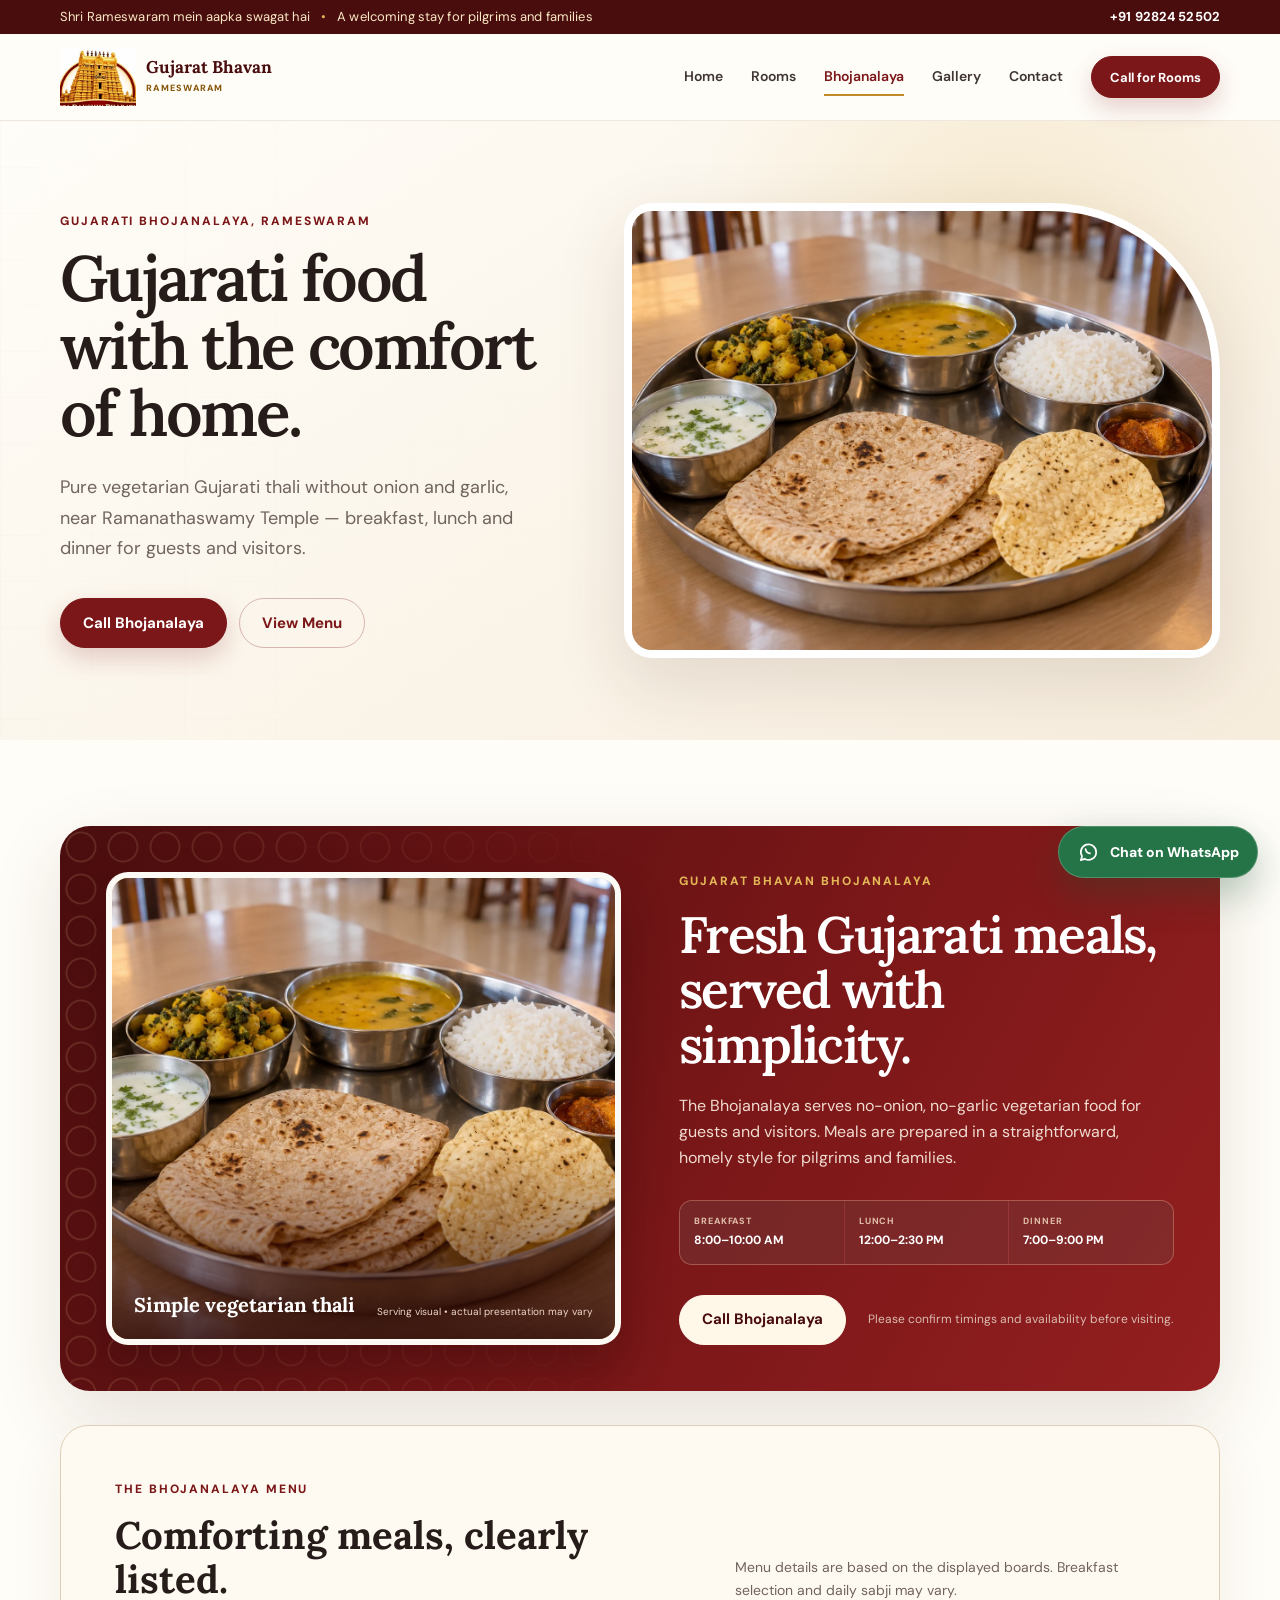
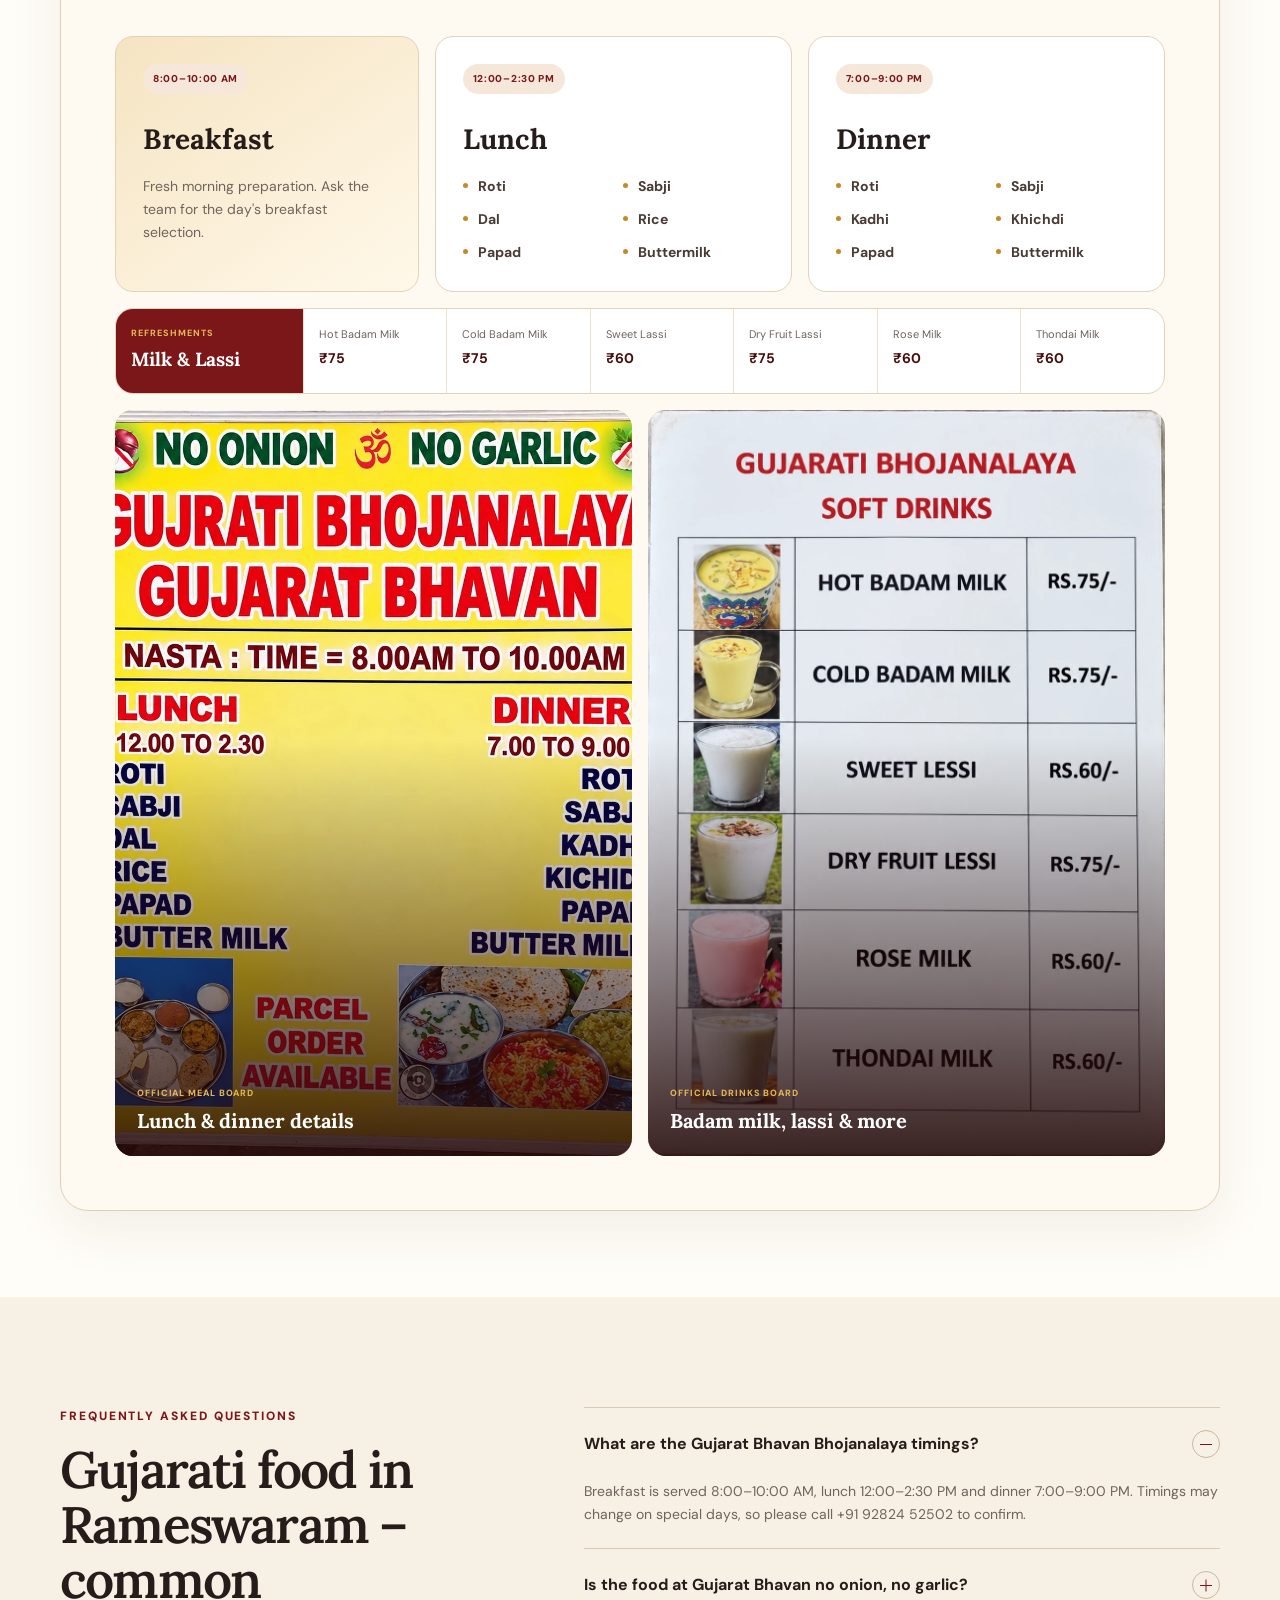
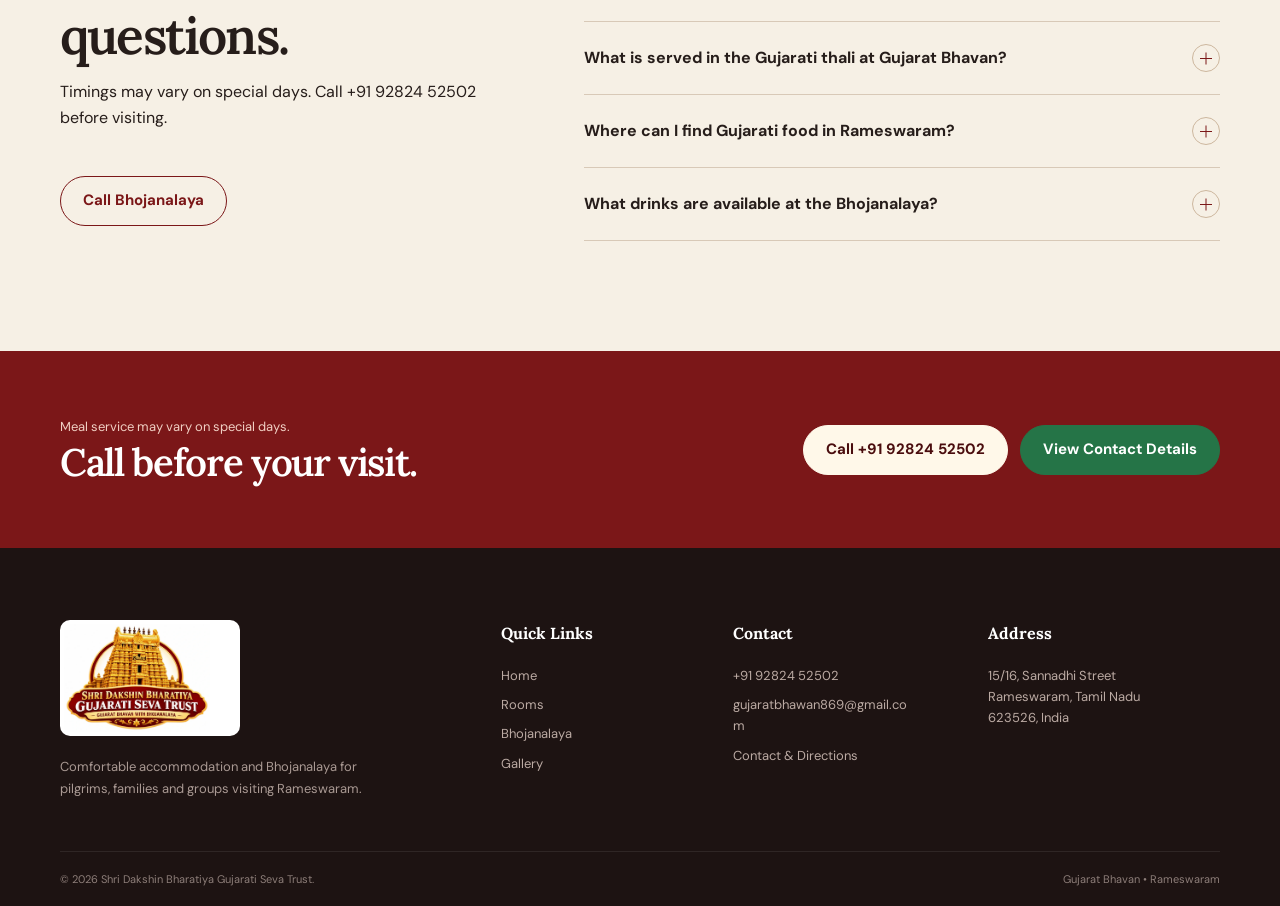
==== commit a008be74: "Update site-wide contact number" ====
--- a/bhojanalaya.html
+++ b/bhojanalaya.html
@@ -1,4 +1,4 @@
-﻿<!doctype html>
+<!doctype html>
 <html lang="en-IN">
 <head>
   <meta charset="utf-8">
@@ -41,19 +41,19 @@
   <link rel="preconnect" href="https://fonts.googleapis.com"><link rel="preconnect" href="https://fonts.gstatic.com" crossorigin><link href="https://fonts.googleapis.com/css2?family=DM+Sans:wght@400;500;600;700&family=Lora:wght@500;600;700&display=swap" rel="stylesheet">
   <link rel="stylesheet" href="styles.css"><script>document.documentElement.classList.add('js');</script>
   <script type="application/ld+json">
-  {"@context":"https://schema.org","@graph":[{"@type":["NGO","Organization"],"@id":"https://www.gujaratbhavandharmshala.in/#trust","name":"Shri Dakshin Bharatiya Gujarati Seva Trust","alternateName":"Dakshin Bharatiya Gujarati Seva Trust","url":"https://www.gujaratbhavandharmshala.in/","logo":{"@type":"ImageObject","url":"https://www.gujaratbhavandharmshala.in/assets/images/brand-logo.webp","width":177,"height":131},"email":"gujaratbhawan869@gmail.com","telephone":"+91-73793-49473","address":{"@type":"PostalAddress","streetAddress":"15/16, Sannadhi Street","addressLocality":"Rameswaram","addressRegion":"Tamil Nadu","postalCode":"623526","addressCountry":"IN"},"sameAs":["https://maps.app.goo.gl/mpGKnk4Ngvu2DnGs6"]},{"@type":"WebSite","@id":"https://www.gujaratbhavandharmshala.in/#website","url":"https://www.gujaratbhavandharmshala.in/","name":"Gujarat Bhavan Rameswaram","alternateName":["Gujarat Bhavan Dharmshala","Gujarat Bhavan Rameshwaram"],"inLanguage":"en-IN","publisher":{"@id":"https://www.gujaratbhavandharmshala.in/#trust"}},{"@type":["LodgingBusiness","Hostel"],"@id":"https://www.gujaratbhavandharmshala.in/#lodging","name":"Gujarat Bhavan Rameswaram","alternateName":["Gujarat Bhavan Dharmshala Rameswaram","Gujarat Bhavan Dharamshala Rameshwaram","Gujarati Bhavan Rameswaram","Gujarat Bhawan Rameswaram","Gujarati Dharamshala Rameswaram","ગુજરાત ભવન રામેશ્વરમ","गुजरात भवन रामेश्वरम"],"description":"Gujarati dharamshala in Rameswaram with AC and non-AC family, double, multi-bed and group rooms and a pure vegetarian no-onion, no-garlic Gujarati Bhojanalaya, on Sannadhi Street near Sri Ramanathaswamy Temple. Managed by Shri Dakshin Bharatiya Gujarati Seva Trust.","url":"https://www.gujaratbhavandharmshala.in/","telephone":"+91-73793-49473","email":"gujaratbhawan869@gmail.com","logo":"https://www.gujaratbhavandharmshala.in/assets/images/brand-logo.webp","image":["https://www.gujaratbhavandharmshala.in/assets/images/room-family.webp","https://www.gujaratbhavandharmshala.in/assets/images/room-triple.webp","https://www.gujaratbhavandharmshala.in/assets/images/room-double.webp","https://www.gujaratbhavandharmshala.in/assets/images/gallery/bhavan-exterior.webp","https://www.gujaratbhavandharmshala.in/assets/images/gallery/official-signboard.webp"],"priceRange":"₹","currenciesAccepted":"INR","address":{"@type":"PostalAddress","streetAddress":"15/16, Sannadhi Street","addressLocality":"Rameswaram","addressRegion":"Tamil Nadu","postalCode":"623526","addressCountry":"IN"},"geo":{"@type":"GeoCoordinates","latitude":9.28821,"longitude":79.3197},"hasMap":"https://maps.app.goo.gl/mpGKnk4Ngvu2DnGs6","areaServed":{"@type":"City","name":"Rameswaram"},"contactPoint":[{"@type":"ContactPoint","telephone":"+91-73793-49473","contactType":"reservations","areaServed":"IN","availableLanguage":["English","Hindi","Gujarati"]},{"@type":"ContactPoint","telephone":"+91-73793-49473","contactType":"customer service","areaServed":"IN"},{"@type":"ContactPoint","telephone":"+91-73793-49473","contactType":"Bhojanalaya enquiries","areaServed":"IN"}],"amenityFeature":[{"@type":"LocationFeatureSpecification","name":"Air-conditioned rooms","value":true},{"@type":"LocationFeatureSpecification","name":"Non-air-conditioned rooms","value":true},{"@type":"LocationFeatureSpecification","name":"Family rooms","value":true},{"@type":"LocationFeatureSpecification","name":"Group / dormitory-style rooms","value":true},{"@type":"LocationFeatureSpecification","name":"Pure vegetarian Bhojanalaya (no onion, no garlic)","value":true},{"@type":"LocationFeatureSpecification","name":"Walking distance to Ramanathaswamy Temple","value":true}],"audience":{"@type":"Audience","audienceType":"Pilgrims, families and yatra groups"},"parentOrganization":{"@id":"https://www.gujaratbhavandharmshala.in/#trust"},"containsPlace":{"@id":"https://www.gujaratbhavandharmshala.in/bhojanalaya.html#bhojanalaya"},"keywords":"Gujarat Bhavan Rameswaram, Gujarati dharamshala Rameswaram, dharmshala near Rameswaram temple, Gujarati bhojanalaya Rameswaram, no onion no garlic food Rameswaram, budget rooms near Ramanathaswamy Temple"},{"@type":"Restaurant","@id":"https://www.gujaratbhavandharmshala.in/bhojanalaya.html#bhojanalaya","name":"Gujarat Bhavan Bhojanalaya","alternateName":["Gujarati Bhojanalaya Rameswaram","Gujarat Bhavan Restaurant Rameswaram"],"description":"Pure vegetarian Gujarati Bhojanalaya in Rameswaram serving no-onion, no-garlic breakfast, Gujarati thali lunch and dinner near Ramanathaswamy Temple.","url":"https://www.gujaratbhavandharmshala.in/bhojanalaya.html","telephone":"+91-73793-49473","image":["https://www.gujaratbhavandharmshala.in/assets/images/gallery/gujarati-thali-generated.webp","https://www.gujaratbhavandharmshala.in/assets/images/gallery/bhojanalaya-menu-enhanced.webp"],"servesCuisine":["Gujarati","Indian Vegetarian","No onion no garlic (Satvik)"],"priceRange":"₹","acceptsReservations":false,"address":{"@type":"PostalAddress","streetAddress":"15/16, Sannadhi Street","addressLocality":"Rameswaram","addressRegion":"Tamil Nadu","postalCode":"623526","addressCountry":"IN"},"geo":{"@type":"GeoCoordinates","latitude":9.28821,"longitude":79.3197},"hasMap":"https://maps.app.goo.gl/mpGKnk4Ngvu2DnGs6","openingHoursSpecification":[{"@type":"OpeningHoursSpecification","dayOfWeek":["Monday","Tuesday","Wednesday","Thursday","Friday","Saturday","Sunday"],"opens":"08:00","closes":"10:00","name":"Breakfast"},{"@type":"OpeningHoursSpecification","dayOfWeek":["Monday","Tuesday","Wednesday","Thursday","Friday","Saturday","Sunday"],"opens":"12:00","closes":"14:30","name":"Lunch"},{"@type":"OpeningHoursSpecification","dayOfWeek":["Monday","Tuesday","Wednesday","Thursday","Friday","Saturday","Sunday"],"opens":"19:00","closes":"21:00","name":"Dinner"}],"hasMenu":{"@type":"Menu","name":"Gujarat Bhavan Bhojanalaya Menu","hasMenuSection":[{"@type":"MenuSection","name":"Lunch (12:00–2:30 PM)","hasMenuItem":[{"@type":"MenuItem","name":"Roti","suitableForDiet":"https://schema.org/VegetarianDiet"},{"@type":"MenuItem","name":"Sabji","suitableForDiet":"https://schema.org/VegetarianDiet"},{"@type":"MenuItem","name":"Dal","suitableForDiet":"https://schema.org/VegetarianDiet"},{"@type":"MenuItem","name":"Rice","suitableForDiet":"https://schema.org/VegetarianDiet"},{"@type":"MenuItem","name":"Papad","suitableForDiet":"https://schema.org/VegetarianDiet"},{"@type":"MenuItem","name":"Buttermilk","suitableForDiet":"https://schema.org/VegetarianDiet"}]},{"@type":"MenuSection","name":"Dinner (7:00–9:00 PM)","hasMenuItem":[{"@type":"MenuItem","name":"Roti","suitableForDiet":"https://schema.org/VegetarianDiet"},{"@type":"MenuItem","name":"Sabji","suitableForDiet":"https://schema.org/VegetarianDiet"},{"@type":"MenuItem","name":"Kadhi","suitableForDiet":"https://schema.org/VegetarianDiet"},{"@type":"MenuItem","name":"Khichdi","suitableForDiet":"https://schema.org/VegetarianDiet"},{"@type":"MenuItem","name":"Papad","suitableForDiet":"https://schema.org/VegetarianDiet"},{"@type":"MenuItem","name":"Buttermilk","suitableForDiet":"https://schema.org/VegetarianDiet"}]},{"@type":"MenuSection","name":"Milk & Lassi","hasMenuItem":[{"@type":"MenuItem","name":"Hot Badam Milk","offers":{"@type":"Offer","price":75,"priceCurrency":"INR"}},{"@type":"MenuItem","name":"Cold Badam Milk","offers":{"@type":"Offer","price":75,"priceCurrency":"INR"}},{"@type":"MenuItem","name":"Sweet Lassi","offers":{"@type":"Offer","price":60,"priceCurrency":"INR"}},{"@type":"MenuItem","name":"Dry Fruit Lassi","offers":{"@type":"Offer","price":75,"priceCurrency":"INR"}},{"@type":"MenuItem","name":"Rose Milk","offers":{"@type":"Offer","price":60,"priceCurrency":"INR"}},{"@type":"MenuItem","name":"Thondai Milk","offers":{"@type":"Offer","price":60,"priceCurrency":"INR"}}]}]},"parentOrganization":{"@id":"https://www.gujaratbhavandharmshala.in/#trust"},"containedInPlace":{"@id":"https://www.gujaratbhavandharmshala.in/#lodging"}},{"@type":"WebPage","@id":"https://www.gujaratbhavandharmshala.in/bhojanalaya.html#webpage","url":"https://www.gujaratbhavandharmshala.in/bhojanalaya.html","name":"Gujarati Thali in Rameswaram | Gujarat Bhavan Bhojanalaya","description":"Pure veg, no-onion, no-garlic Gujarati thali at Gujarat Bhavan Bhojanalaya near Ramanathaswamy Temple, Rameswaram. See meal timings, menu and prices.","inLanguage":"en-IN","isPartOf":{"@id":"https://www.gujaratbhavandharmshala.in/#website"},"about":{"@id":"https://www.gujaratbhavandharmshala.in/#lodging"},"primaryImageOfPage":{"@type":"ImageObject","url":"https://www.gujaratbhavandharmshala.in/assets/images/gallery/gujarati-thali-generated.webp"},"breadcrumb":{"@id":"https://www.gujaratbhavandharmshala.in/bhojanalaya.html#breadcrumb"},"dateModified":"2026-10-30"},{"@type":"BreadcrumbList","@id":"https://www.gujaratbhavandharmshala.in/bhojanalaya.html#breadcrumb","itemListElement":[{"@type":"ListItem","position":1,"name":"Home","item":"https://www.gujaratbhavandharmshala.in/"},{"@type":"ListItem","position":2,"name":"Bhojanalaya","item":"https://www.gujaratbhavandharmshala.in/bhojanalaya.html"}]},{"@type":"FAQPage","@id":"https://www.gujaratbhavandharmshala.in/bhojanalaya.html#faq","mainEntity":[{"@type":"Question","name":"What are the Gujarat Bhavan Bhojanalaya timings?","acceptedAnswer":{"@type":"Answer","text":"Breakfast is served 8:00–10:00 AM, lunch 12:00–2:30 PM and dinner 7:00–9:00 PM. Timings may change on special days, so please call +91 73793 49473 to confirm."}},{"@type":"Question","name":"Is the food at Gujarat Bhavan no onion, no garlic?","acceptedAnswer":{"@type":"Answer","text":"Yes. The Bhojanalaya serves pure vegetarian Gujarati food prepared without onion and garlic, suitable for pilgrims who prefer satvik meals."}},{"@type":"Question","name":"What is served in the Gujarati thali at Gujarat Bhavan?","acceptedAnswer":{"@type":"Answer","text":"Lunch includes roti, sabji, dal, rice, papad and buttermilk (chaas). Dinner includes roti, sabji, kadhi, khichdi, papad and buttermilk. The daily sabji may vary."}},{"@type":"Question","name":"Where can I find Gujarati food in Rameswaram?","acceptedAnswer":{"@type":"Answer","text":"Gujarat Bhavan Bhojanalaya at 15/16, Sannadhi Street, near Ramanathaswamy Temple, serves homely Gujarati vegetarian meals to guests and visitors. Phone: +91 73793 49473."}},{"@type":"Question","name":"What drinks are available at the Bhojanalaya?","acceptedAnswer":{"@type":"Answer","text":"Hot and cold badam milk (₹75), sweet lassi (₹60), dry fruit lassi (₹75), rose milk (₹60) and thondai milk (₹60), as listed on the displayed board."}}]}]}
+  {"@context":"https://schema.org","@graph":[{"@type":["NGO","Organization"],"@id":"https://www.gujaratbhavandharmshala.in/#trust","name":"Shri Dakshin Bharatiya Gujarati Seva Trust","alternateName":"Dakshin Bharatiya Gujarati Seva Trust","url":"https://www.gujaratbhavandharmshala.in/","logo":{"@type":"ImageObject","url":"https://www.gujaratbhavandharmshala.in/assets/images/brand-logo.webp","width":177,"height":131},"email":"gujaratbhawan869@gmail.com","telephone":"+91-92824-52502","address":{"@type":"PostalAddress","streetAddress":"15/16, Sannadhi Street","addressLocality":"Rameswaram","addressRegion":"Tamil Nadu","postalCode":"623526","addressCountry":"IN"},"sameAs":["https://maps.app.goo.gl/mpGKnk4Ngvu2DnGs6"]},{"@type":"WebSite","@id":"https://www.gujaratbhavandharmshala.in/#website","url":"https://www.gujaratbhavandharmshala.in/","name":"Gujarat Bhavan Rameswaram","alternateName":["Gujarat Bhavan Dharmshala","Gujarat Bhavan Rameshwaram"],"inLanguage":"en-IN","publisher":{"@id":"https://www.gujaratbhavandharmshala.in/#trust"}},{"@type":["LodgingBusiness","Hostel"],"@id":"https://www.gujaratbhavandharmshala.in/#lodging","name":"Gujarat Bhavan Rameswaram","alternateName":["Gujarat Bhavan Dharmshala Rameswaram","Gujarat Bhavan Dharamshala Rameshwaram","Gujarati Bhavan Rameswaram","Gujarat Bhawan Rameswaram","Gujarati Dharamshala Rameswaram","ગુજરાત ભવન રામેશ્વરમ","गुजरात भवन रामेश्वरम"],"description":"Gujarati dharamshala in Rameswaram with AC and non-AC family, double, multi-bed and group rooms and a pure vegetarian no-onion, no-garlic Gujarati Bhojanalaya, on Sannadhi Street near Sri Ramanathaswamy Temple. Managed by Shri Dakshin Bharatiya Gujarati Seva Trust.","url":"https://www.gujaratbhavandharmshala.in/","telephone":"+91-92824-52502","email":"gujaratbhawan869@gmail.com","logo":"https://www.gujaratbhavandharmshala.in/assets/images/brand-logo.webp","image":["https://www.gujaratbhavandharmshala.in/assets/images/room-family.webp","https://www.gujaratbhavandharmshala.in/assets/images/room-triple.webp","https://www.gujaratbhavandharmshala.in/assets/images/room-double.webp","https://www.gujaratbhavandharmshala.in/assets/images/gallery/bhavan-exterior.webp","https://www.gujaratbhavandharmshala.in/assets/images/gallery/official-signboard.webp"],"priceRange":"₹","currenciesAccepted":"INR","address":{"@type":"PostalAddress","streetAddress":"15/16, Sannadhi Street","addressLocality":"Rameswaram","addressRegion":"Tamil Nadu","postalCode":"623526","addressCountry":"IN"},"geo":{"@type":"GeoCoordinates","latitude":9.28821,"longitude":79.3197},"hasMap":"https://maps.app.goo.gl/mpGKnk4Ngvu2DnGs6","areaServed":{"@type":"City","name":"Rameswaram"},"contactPoint":[{"@type":"ContactPoint","telephone":"+91-92824-52502","contactType":"reservations","areaServed":"IN","availableLanguage":["English","Hindi","Gujarati"]},{"@type":"ContactPoint","telephone":"+91-92824-52502","contactType":"customer service","areaServed":"IN"},{"@type":"ContactPoint","telephone":"+91-92824-52502","contactType":"Bhojanalaya enquiries","areaServed":"IN"}],"amenityFeature":[{"@type":"LocationFeatureSpecification","name":"Air-conditioned rooms","value":true},{"@type":"LocationFeatureSpecification","name":"Non-air-conditioned rooms","value":true},{"@type":"LocationFeatureSpecification","name":"Family rooms","value":true},{"@type":"LocationFeatureSpecification","name":"Group / dormitory-style rooms","value":true},{"@type":"LocationFeatureSpecification","name":"Pure vegetarian Bhojanalaya (no onion, no garlic)","value":true},{"@type":"LocationFeatureSpecification","name":"Walking distance to Ramanathaswamy Temple","value":true}],"audience":{"@type":"Audience","audienceType":"Pilgrims, families and yatra groups"},"parentOrganization":{"@id":"https://www.gujaratbhavandharmshala.in/#trust"},"containsPlace":{"@id":"https://www.gujaratbhavandharmshala.in/bhojanalaya.html#bhojanalaya"},"keywords":"Gujarat Bhavan Rameswaram, Gujarati dharamshala Rameswaram, dharmshala near Rameswaram temple, Gujarati bhojanalaya Rameswaram, no onion no garlic food Rameswaram, budget rooms near Ramanathaswamy Temple"},{"@type":"Restaurant","@id":"https://www.gujaratbhavandharmshala.in/bhojanalaya.html#bhojanalaya","name":"Gujarat Bhavan Bhojanalaya","alternateName":["Gujarati Bhojanalaya Rameswaram","Gujarat Bhavan Restaurant Rameswaram"],"description":"Pure vegetarian Gujarati Bhojanalaya in Rameswaram serving no-onion, no-garlic breakfast, Gujarati thali lunch and dinner near Ramanathaswamy Temple.","url":"https://www.gujaratbhavandharmshala.in/bhojanalaya.html","telephone":"+91-92824-52502","image":["https://www.gujaratbhavandharmshala.in/assets/images/gallery/gujarati-thali-generated.webp","https://www.gujaratbhavandharmshala.in/assets/images/gallery/bhojanalaya-menu-enhanced.webp"],"servesCuisine":["Gujarati","Indian Vegetarian","No onion no garlic (Satvik)"],"priceRange":"₹","acceptsReservations":false,"address":{"@type":"PostalAddress","streetAddress":"15/16, Sannadhi Street","addressLocality":"Rameswaram","addressRegion":"Tamil Nadu","postalCode":"623526","addressCountry":"IN"},"geo":{"@type":"GeoCoordinates","latitude":9.28821,"longitude":79.3197},"hasMap":"https://maps.app.goo.gl/mpGKnk4Ngvu2DnGs6","openingHoursSpecification":[{"@type":"OpeningHoursSpecification","dayOfWeek":["Monday","Tuesday","Wednesday","Thursday","Friday","Saturday","Sunday"],"opens":"08:00","closes":"10:00","name":"Breakfast"},{"@type":"OpeningHoursSpecification","dayOfWeek":["Monday","Tuesday","Wednesday","Thursday","Friday","Saturday","Sunday"],"opens":"12:00","closes":"14:30","name":"Lunch"},{"@type":"OpeningHoursSpecification","dayOfWeek":["Monday","Tuesday","Wednesday","Thursday","Friday","Saturday","Sunday"],"opens":"19:00","closes":"21:00","name":"Dinner"}],"hasMenu":{"@type":"Menu","name":"Gujarat Bhavan Bhojanalaya Menu","hasMenuSection":[{"@type":"MenuSection","name":"Lunch (12:00–2:30 PM)","hasMenuItem":[{"@type":"MenuItem","name":"Roti","suitableForDiet":"https://schema.org/VegetarianDiet"},{"@type":"MenuItem","name":"Sabji","suitableForDiet":"https://schema.org/VegetarianDiet"},{"@type":"MenuItem","name":"Dal","suitableForDiet":"https://schema.org/VegetarianDiet"},{"@type":"MenuItem","name":"Rice","suitableForDiet":"https://schema.org/VegetarianDiet"},{"@type":"MenuItem","name":"Papad","suitableForDiet":"https://schema.org/VegetarianDiet"},{"@type":"MenuItem","name":"Buttermilk","suitableForDiet":"https://schema.org/VegetarianDiet"}]},{"@type":"MenuSection","name":"Dinner (7:00–9:00 PM)","hasMenuItem":[{"@type":"MenuItem","name":"Roti","suitableForDiet":"https://schema.org/VegetarianDiet"},{"@type":"MenuItem","name":"Sabji","suitableForDiet":"https://schema.org/VegetarianDiet"},{"@type":"MenuItem","name":"Kadhi","suitableForDiet":"https://schema.org/VegetarianDiet"},{"@type":"MenuItem","name":"Khichdi","suitableForDiet":"https://schema.org/VegetarianDiet"},{"@type":"MenuItem","name":"Papad","suitableForDiet":"https://schema.org/VegetarianDiet"},{"@type":"MenuItem","name":"Buttermilk","suitableForDiet":"https://schema.org/VegetarianDiet"}]},{"@type":"MenuSection","name":"Milk & Lassi","hasMenuItem":[{"@type":"MenuItem","name":"Hot Badam Milk","offers":{"@type":"Offer","price":75,"priceCurrency":"INR"}},{"@type":"MenuItem","name":"Cold Badam Milk","offers":{"@type":"Offer","price":75,"priceCurrency":"INR"}},{"@type":"MenuItem","name":"Sweet Lassi","offers":{"@type":"Offer","price":60,"priceCurrency":"INR"}},{"@type":"MenuItem","name":"Dry Fruit Lassi","offers":{"@type":"Offer","price":75,"priceCurrency":"INR"}},{"@type":"MenuItem","name":"Rose Milk","offers":{"@type":"Offer","price":60,"priceCurrency":"INR"}},{"@type":"MenuItem","name":"Thondai Milk","offers":{"@type":"Offer","price":60,"priceCurrency":"INR"}}]}]},"parentOrganization":{"@id":"https://www.gujaratbhavandharmshala.in/#trust"},"containedInPlace":{"@id":"https://www.gujaratbhavandharmshala.in/#lodging"}},{"@type":"WebPage","@id":"https://www.gujaratbhavandharmshala.in/bhojanalaya.html#webpage","url":"https://www.gujaratbhavandharmshala.in/bhojanalaya.html","name":"Gujarati Thali in Rameswaram | Gujarat Bhavan Bhojanalaya","description":"Pure veg, no-onion, no-garlic Gujarati thali at Gujarat Bhavan Bhojanalaya near Ramanathaswamy Temple, Rameswaram. See meal timings, menu and prices.","inLanguage":"en-IN","isPartOf":{"@id":"https://www.gujaratbhavandharmshala.in/#website"},"about":{"@id":"https://www.gujaratbhavandharmshala.in/#lodging"},"primaryImageOfPage":{"@type":"ImageObject","url":"https://www.gujaratbhavandharmshala.in/assets/images/gallery/gujarati-thali-generated.webp"},"breadcrumb":{"@id":"https://www.gujaratbhavandharmshala.in/bhojanalaya.html#breadcrumb"},"dateModified":"2026-10-30"},{"@type":"BreadcrumbList","@id":"https://www.gujaratbhavandharmshala.in/bhojanalaya.html#breadcrumb","itemListElement":[{"@type":"ListItem","position":1,"name":"Home","item":"https://www.gujaratbhavandharmshala.in/"},{"@type":"ListItem","position":2,"name":"Bhojanalaya","item":"https://www.gujaratbhavandharmshala.in/bhojanalaya.html"}]},{"@type":"FAQPage","@id":"https://www.gujaratbhavandharmshala.in/bhojanalaya.html#faq","mainEntity":[{"@type":"Question","name":"What are the Gujarat Bhavan Bhojanalaya timings?","acceptedAnswer":{"@type":"Answer","text":"Breakfast is served 8:00–10:00 AM, lunch 12:00–2:30 PM and dinner 7:00–9:00 PM. Timings may change on special days, so please call +91 92824 52502 to confirm."}},{"@type":"Question","name":"Is the food at Gujarat Bhavan no onion, no garlic?","acceptedAnswer":{"@type":"Answer","text":"Yes. The Bhojanalaya serves pure vegetarian Gujarati food prepared without onion and garlic, suitable for pilgrims who prefer satvik meals."}},{"@type":"Question","name":"What is served in the Gujarati thali at Gujarat Bhavan?","acceptedAnswer":{"@type":"Answer","text":"Lunch includes roti, sabji, dal, rice, papad and buttermilk (chaas). Dinner includes roti, sabji, kadhi, khichdi, papad and buttermilk. The daily sabji may vary."}},{"@type":"Question","name":"Where can I find Gujarati food in Rameswaram?","acceptedAnswer":{"@type":"Answer","text":"Gujarat Bhavan Bhojanalaya at 15/16, Sannadhi Street, near Ramanathaswamy Temple, serves homely Gujarati vegetarian meals to guests and visitors. Phone: +91 92824 52502."}},{"@type":"Question","name":"What drinks are available at the Bhojanalaya?","acceptedAnswer":{"@type":"Answer","text":"Hot and cold badam milk (₹75), sweet lassi (₹60), dry fruit lassi (₹75), rose milk (₹60) and thondai milk (₹60), as listed on the displayed board."}}]}]}
   </script>
 </head>
 <body class="inner-page">
   <a class="skip-link" href="#main-content">Skip to main content</a>
-  <div class="topbar"><div class="container topbar__inner"><p>Shri Rameswaram mein aapka swagat hai <span>•</span> A welcoming stay for pilgrims and families</p><a href="tel:+917379349473">+91 73793 49473</a></div></div>
-  <header class="site-header" id="site-header"><div class="container header__inner"><a class="brand" href="/" aria-label="Gujarat Bhavan home"><span class="brand__mark"><img src="assets/images/brand-mark-220.webp" alt="" width="220" height="166" role="presentation" aria-hidden="true"></span><span class="brand__copy"><strong>Gujarat Bhavan</strong><small>Rameswaram</small></span></a><button class="nav-toggle" type="button" aria-expanded="false" aria-controls="primary-navigation" aria-label="Open navigation"><span></span><span></span><span></span></button><nav class="primary-nav" id="primary-navigation" aria-label="Primary navigation"><a href="/">Home</a><a href="rooms.html">Rooms</a><a href="bhojanalaya.html" aria-current="page">Bhojanalaya</a><a href="gallery.html">Gallery</a><a href="contact.html">Contact</a><a class="button button--small" href="tel:+917379349473">Call for Rooms</a></nav></div></header>
+  <div class="topbar"><div class="container topbar__inner"><p>Shri Rameswaram mein aapka swagat hai <span>•</span> A welcoming stay for pilgrims and families</p><a href="tel:+919282452502">+91 92824 52502</a></div></div>
+  <header class="site-header" id="site-header"><div class="container header__inner"><a class="brand" href="/" aria-label="Gujarat Bhavan home"><span class="brand__mark"><img src="assets/images/brand-mark-220.webp" alt="" width="220" height="166" role="presentation" aria-hidden="true"></span><span class="brand__copy"><strong>Gujarat Bhavan</strong><small>Rameswaram</small></span></a><button class="nav-toggle" type="button" aria-expanded="false" aria-controls="primary-navigation" aria-label="Open navigation"><span></span><span></span><span></span></button><nav class="primary-nav" id="primary-navigation" aria-label="Primary navigation"><a href="/">Home</a><a href="rooms.html">Rooms</a><a href="bhojanalaya.html" aria-current="page">Bhojanalaya</a><a href="gallery.html">Gallery</a><a href="contact.html">Contact</a><a class="button button--small" href="tel:+919282452502">Call for Rooms</a></nav></div></header>
 
   <main id="main-content">
-    <section class="page-hero page-hero--food"><div class="container page-hero__grid"><div class="page-hero__content reveal"><h1><span class="eyebrow h1-kicker">Gujarati Bhojanalaya, Rameswaram</span>Gujarati food with the comfort of home.</h1><p>Pure vegetarian Gujarati thali without onion and garlic, near Ramanathaswamy Temple — breakfast, lunch and dinner for guests and visitors.</p><div class="hero__actions"><a class="button" href="tel:+917379349473">Call Bhojanalaya</a><a class="button button--ghost" href="#menu">View Menu</a></div></div><figure class="page-hero__media reveal reveal--delay"><img src="assets/images/gallery/gujarati-thali-generated.webp" alt="Gujarati vegetarian thali" width="1536" height="1024" fetchpriority="high"></figure></div></section>
+    <section class="page-hero page-hero--food"><div class="container page-hero__grid"><div class="page-hero__content reveal"><h1><span class="eyebrow h1-kicker">Gujarati Bhojanalaya, Rameswaram</span>Gujarati food with the comfort of home.</h1><p>Pure vegetarian Gujarati thali without onion and garlic, near Ramanathaswamy Temple — breakfast, lunch and dinner for guests and visitors.</p><div class="hero__actions"><a class="button" href="tel:+919282452502">Call Bhojanalaya</a><a class="button button--ghost" href="#menu">View Menu</a></div></div><figure class="page-hero__media reveal reveal--delay"><img src="assets/images/gallery/gujarati-thali-generated.webp" alt="Gujarati vegetarian thali" width="1536" height="1024" fetchpriority="high"></figure></div></section>
 
     <section class="bhojanalaya section" id="menu"><div class="container">
-      <div class="bhojanalaya__card reveal"><div class="bhojanalaya__pattern" aria-hidden="true"></div><figure class="bhojanalaya__hero-photo"><img src="assets/images/gallery/gujarati-thali-generated.webp" alt="Gujarati vegetarian thali with roti, sabji, dal, rice, papad and buttermilk" width="1536" height="1024" loading="lazy" decoding="async"><figcaption><strong>Simple vegetarian thali</strong><span>Serving visual • actual presentation may vary</span></figcaption></figure><div class="bhojanalaya__content"><p class="eyebrow">Gujarat Bhavan Bhojanalaya</p><h2>Fresh Gujarati meals, served with simplicity.</h2><p>The Bhojanalaya serves no-onion, no-garlic vegetarian food for guests and visitors. Meals are prepared in a straightforward, homely style for pilgrims and families.</p><div class="meal-schedule"><div><small>Breakfast</small><strong>8:00–10:00 AM</strong></div><div><small>Lunch</small><strong>12:00–2:30 PM</strong></div><div><small>Dinner</small><strong>7:00–9:00 PM</strong></div></div><div class="bhojanalaya__actions"><a class="button button--cream" href="tel:+917379349473">Call Bhojanalaya</a><span>Please confirm timings and availability before visiting.</span></div></div></div>
+      <div class="bhojanalaya__card reveal"><div class="bhojanalaya__pattern" aria-hidden="true"></div><figure class="bhojanalaya__hero-photo"><img src="assets/images/gallery/gujarati-thali-generated.webp" alt="Gujarati vegetarian thali with roti, sabji, dal, rice, papad and buttermilk" width="1536" height="1024" loading="lazy" decoding="async"><figcaption><strong>Simple vegetarian thali</strong><span>Serving visual • actual presentation may vary</span></figcaption></figure><div class="bhojanalaya__content"><p class="eyebrow">Gujarat Bhavan Bhojanalaya</p><h2>Fresh Gujarati meals, served with simplicity.</h2><p>The Bhojanalaya serves no-onion, no-garlic vegetarian food for guests and visitors. Meals are prepared in a straightforward, homely style for pilgrims and families.</p><div class="meal-schedule"><div><small>Breakfast</small><strong>8:00–10:00 AM</strong></div><div><small>Lunch</small><strong>12:00–2:30 PM</strong></div><div><small>Dinner</small><strong>7:00–9:00 PM</strong></div></div><div class="bhojanalaya__actions"><a class="button button--cream" href="tel:+919282452502">Call Bhojanalaya</a><span>Please confirm timings and availability before visiting.</span></div></div></div>
 
       <div class="food-menu reveal"><div class="food-menu__heading"><div><p class="eyebrow">The Bhojanalaya Menu</p><h3>Comforting meals, clearly listed.</h3></div><p>Menu details are based on the displayed boards. Breakfast selection and daily sabji may vary.</p></div><div class="food-menu__grid"><article class="food-menu__card food-menu__card--breakfast"><span class="food-menu__time">8:00–10:00 AM</span><h4>Breakfast</h4><p>Fresh morning preparation. Ask the team for the day's breakfast selection.</p></article><article class="food-menu__card"><span class="food-menu__time">12:00–2:30 PM</span><h4>Lunch</h4><ul><li>Roti</li><li>Sabji</li><li>Dal</li><li>Rice</li><li>Papad</li><li>Buttermilk</li></ul></article><article class="food-menu__card"><span class="food-menu__time">7:00–9:00 PM</span><h4>Dinner</h4><ul><li>Roti</li><li>Sabji</li><li>Kadhi</li><li>Khichdi</li><li>Papad</li><li>Buttermilk</li></ul></article></div>
         <div class="drinks-menu"><div class="drinks-menu__intro"><span>Refreshments</span><strong>Milk & Lassi</strong></div><div><span>Hot Badam Milk</span><strong>₹75</strong></div><div><span>Cold Badam Milk</span><strong>₹75</strong></div><div><span>Sweet Lassi</span><strong>₹60</strong></div><div><span>Dry Fruit Lassi</span><strong>₹75</strong></div><div><span>Rose Milk</span><strong>₹60</strong></div><div><span>Thondai Milk</span><strong>₹60</strong></div></div>
@@ -66,25 +66,25 @@
         <div class="section-heading reveal">
           <p class="eyebrow">Frequently Asked Questions</p>
           <h2>Gujarati food in Rameswaram – common questions.</h2>
-          <p>Timings may vary on special days. Call +91 73793 49473 before visiting.</p>
-          <a class="button button--outline" href="tel:+917379349473">Call Bhojanalaya</a>
+          <p>Timings may vary on special days. Call +91 92824 52502 before visiting.</p>
+          <a class="button button--outline" href="tel:+919282452502">Call Bhojanalaya</a>
         </div>
         <div class="accordion reveal reveal--delay">
-            <article class="accordion__item is-open"><button type="button" aria-expanded="true" aria-controls="food-faq-1"><span>What are the Gujarat Bhavan Bhojanalaya timings?</span><span class="accordion__plus" aria-hidden="true"></span></button><div class="accordion__panel" id="food-faq-1" aria-hidden="false"><p>Breakfast is served 8:00–10:00 AM, lunch 12:00–2:30 PM and dinner 7:00–9:00 PM. Timings may change on special days, so please call +91 73793 49473 to confirm.</p></div></article>
+            <article class="accordion__item is-open"><button type="button" aria-expanded="true" aria-controls="food-faq-1"><span>What are the Gujarat Bhavan Bhojanalaya timings?</span><span class="accordion__plus" aria-hidden="true"></span></button><div class="accordion__panel" id="food-faq-1" aria-hidden="false"><p>Breakfast is served 8:00–10:00 AM, lunch 12:00–2:30 PM and dinner 7:00–9:00 PM. Timings may change on special days, so please call +91 92824 52502 to confirm.</p></div></article>
             <article class="accordion__item"><button type="button" aria-expanded="false" aria-controls="food-faq-2"><span>Is the food at Gujarat Bhavan no onion, no garlic?</span><span class="accordion__plus" aria-hidden="true"></span></button><div class="accordion__panel" id="food-faq-2" aria-hidden="true"><p>Yes. The Bhojanalaya serves pure vegetarian Gujarati food prepared without onion and garlic, suitable for pilgrims who prefer satvik meals.</p></div></article>
             <article class="accordion__item"><button type="button" aria-expanded="false" aria-controls="food-faq-3"><span>What is served in the Gujarati thali at Gujarat Bhavan?</span><span class="accordion__plus" aria-hidden="true"></span></button><div class="accordion__panel" id="food-faq-3" aria-hidden="true"><p>Lunch includes roti, sabji, dal, rice, papad and buttermilk (chaas). Dinner includes roti, sabji, kadhi, khichdi, papad and buttermilk. The daily sabji may vary.</p></div></article>
-            <article class="accordion__item"><button type="button" aria-expanded="false" aria-controls="food-faq-4"><span>Where can I find Gujarati food in Rameswaram?</span><span class="accordion__plus" aria-hidden="true"></span></button><div class="accordion__panel" id="food-faq-4" aria-hidden="true"><p>Gujarat Bhavan Bhojanalaya at 15/16, Sannadhi Street, near Ramanathaswamy Temple, serves homely Gujarati vegetarian meals to guests and visitors. Phone: +91 73793 49473.</p></div></article>
+            <article class="accordion__item"><button type="button" aria-expanded="false" aria-controls="food-faq-4"><span>Where can I find Gujarati food in Rameswaram?</span><span class="accordion__plus" aria-hidden="true"></span></button><div class="accordion__panel" id="food-faq-4" aria-hidden="true"><p>Gujarat Bhavan Bhojanalaya at 15/16, Sannadhi Street, near Ramanathaswamy Temple, serves homely Gujarati vegetarian meals to guests and visitors. Phone: +91 92824 52502.</p></div></article>
             <article class="accordion__item"><button type="button" aria-expanded="false" aria-controls="food-faq-5"><span>What drinks are available at the Bhojanalaya?</span><span class="accordion__plus" aria-hidden="true"></span></button><div class="accordion__panel" id="food-faq-5" aria-hidden="true"><p>Hot and cold badam milk (₹75), sweet lassi (₹60), dry fruit lassi (₹75), rose milk (₹60) and thondai milk (₹60), as listed on the displayed board.</p></div></article>
         </div>
       </div>
     </section>
 
-    <section class="closing-cta"><div class="container closing-cta__inner reveal"><div><p>Meal service may vary on special days.</p><h2>Call before your visit.</h2></div><div class="closing-cta__actions"><a class="button button--cream" href="tel:+917379349473">Call +91 73793 49473</a><a class="button button--whatsapp" href="contact.html">View Contact Details</a></div></div></section>
+    <section class="closing-cta"><div class="container closing-cta__inner reveal"><div><p>Meal service may vary on special days.</p><h2>Call before your visit.</h2></div><div class="closing-cta__actions"><a class="button button--cream" href="tel:+919282452502">Call +91 92824 52502</a><a class="button button--whatsapp" href="contact.html">View Contact Details</a></div></div></section>
   </main>
 
-  <footer class="site-footer"><div class="container footer__grid"><div class="footer__brand"><img src="assets/images/brand-logo.webp" alt="Gujarat Bhavan logo" width="177" height="131" loading="lazy" decoding="async"><p>Comfortable accommodation and Bhojanalaya for pilgrims, families and groups visiting Rameswaram.</p></div><div><h2>Quick Links</h2><a href="/">Home</a><a href="rooms.html">Rooms</a><a href="bhojanalaya.html">Bhojanalaya</a><a href="gallery.html">Gallery</a></div><div><h2>Contact</h2><a href="tel:+917379349473">+91 73793 49473</a><a href="mailto:gujaratbhawan869@gmail.com">gujaratbhawan869@gmail.com</a><a href="contact.html">Contact & Directions</a></div><div><h2>Address</h2><address>15/16, Sannadhi Street<br>Rameswaram, Tamil Nadu<br>623526, India</address></div></div><div class="container footer__bottom"><p>© <span id="year">2026</span> Shri Dakshin Bharatiya Gujarati Seva Trust.</p><p>Gujarat Bhavan • Rameswaram</p></div></footer>
-  <a class="whatsapp-chat" href="https://wa.me/917379349473?text=Namaste%2C%20I%20would%20like%20to%20enquire%20about%20Gujarat%20Bhavan%20Rameswaram." target="_blank" rel="noopener" aria-label="Chat with Gujarat Bhavan on WhatsApp (opens in a new tab)"><svg aria-hidden="true" viewBox="0 0 24 24"><path d="M20 11.7a8 8 0 0 1-11.8 7L4 20l1.3-4.1A8 8 0 1 1 20 11.7Z"/><path d="M9 8.5c.4 2.5 2 4.1 4.5 4.5"/></svg><span>Chat on WhatsApp</span></a>
-  <div class="mobile-actions" aria-label="Quick contact actions"><a href="tel:+917379349473">Call</a><a href="https://wa.me/917379349473" target="_blank" rel="noopener">WhatsApp</a></div>
+  <footer class="site-footer"><div class="container footer__grid"><div class="footer__brand"><img src="assets/images/brand-logo.webp" alt="Gujarat Bhavan logo" width="177" height="131" loading="lazy" decoding="async"><p>Comfortable accommodation and Bhojanalaya for pilgrims, families and groups visiting Rameswaram.</p></div><div><h2>Quick Links</h2><a href="/">Home</a><a href="rooms.html">Rooms</a><a href="bhojanalaya.html">Bhojanalaya</a><a href="gallery.html">Gallery</a></div><div><h2>Contact</h2><a href="tel:+919282452502">+91 92824 52502</a><a href="mailto:gujaratbhawan869@gmail.com">gujaratbhawan869@gmail.com</a><a href="contact.html">Contact & Directions</a></div><div><h2>Address</h2><address>15/16, Sannadhi Street<br>Rameswaram, Tamil Nadu<br>623526, India</address></div></div><div class="container footer__bottom"><p>© <span id="year">2026</span> Shri Dakshin Bharatiya Gujarati Seva Trust.</p><p>Gujarat Bhavan • Rameswaram</p></div></footer>
+  <a class="whatsapp-chat" href="https://wa.me/919282452502?text=Namaste%2C%20I%20would%20like%20to%20enquire%20about%20Gujarat%20Bhavan%20Rameswaram." target="_blank" rel="noopener" aria-label="Chat with Gujarat Bhavan on WhatsApp (opens in a new tab)"><svg aria-hidden="true" viewBox="0 0 24 24"><path d="M20 11.7a8 8 0 0 1-11.8 7L4 20l1.3-4.1A8 8 0 1 1 20 11.7Z"/><path d="M9 8.5c.4 2.5 2 4.1 4.5 4.5"/></svg><span>Chat on WhatsApp</span></a>
+  <div class="mobile-actions" aria-label="Quick contact actions"><a href="tel:+919282452502">Call</a><a href="https://wa.me/919282452502" target="_blank" rel="noopener">WhatsApp</a></div>
   <dialog class="lightbox" id="lightbox"><button type="button" class="lightbox__close" aria-label="Close image viewer">×</button><img alt=""></dialog>
   <script src="script.js"></script>
 </body>
